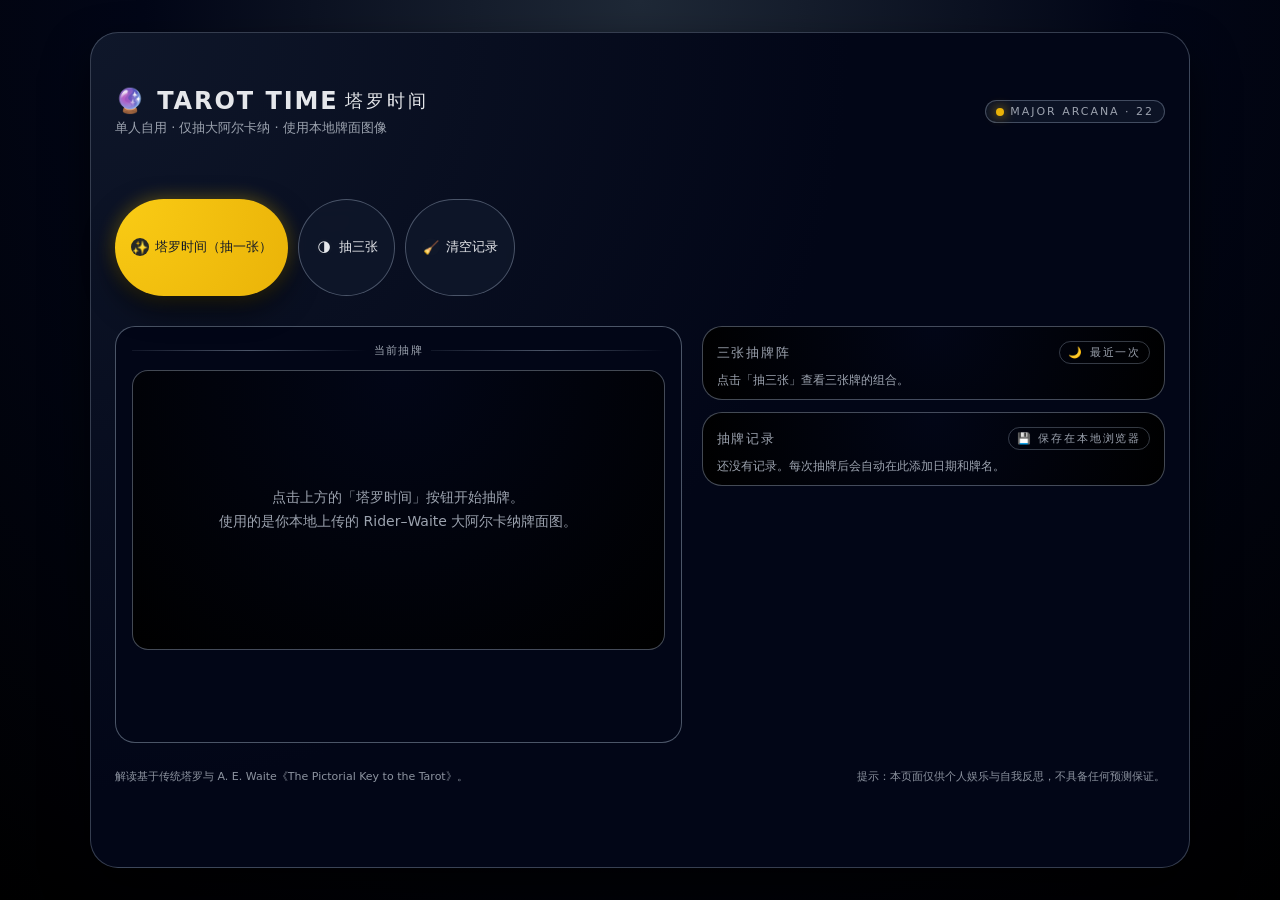
==== index.html @ da9296e5 "Create index.html" ====
<!DOCTYPE html>
<html lang="zh-CN">
<head>
  <meta charset="UTF-8" />
  <title>塔罗时间 · Tarot Time</title>
  <meta name="viewport" content="width=device-width, initial-scale=1" />
  <style>
    :root {
      color-scheme: dark;
      --bg: #020617;
      --bg-elevated: #020617;
      --card: #020617;
      --accent: #eab308;
      --accent-soft: rgba(234, 179, 8, 0.15);
      --border-subtle: rgba(148, 163, 184, 0.3);
      --text-main: #e5e7eb;
      --text-muted: #9ca3af;
      --shadow-soft: 0 22px 45px rgba(0, 0, 0, 0.65);
      --radius-xl: 20px;
    }

    * {
      box-sizing: border-box;
      margin: 0;
      padding: 0;
    }

    body {
      font-family: system-ui, -apple-system, BlinkMacSystemFont,
        "SF Pro SC", "PingFang SC", "Microsoft YaHei", sans-serif;
      background:
        radial-gradient(circle at top, #1f2937 0, #020617 45%, #000000 100%);
      color: var(--text-main);
      min-height: 100vh;
      display: flex;
      align-items: stretch;
      justify-content: center;
      padding: 32px 16px;
    }

    .app {
      max-width: 1100px;
      width: 100%;
      background: radial-gradient(circle at top left, #0f172a, #020617 55%);
      border-radius: 28px;
      border: 1px solid rgba(148, 163, 184, 0.35);
      box-shadow: var(--shadow-soft);
      padding: 24px;
      display: grid;
      grid-template-columns: minmax(0, 1.1fr) minmax(0, 0.9fr);
      gap: 20px;
    }

    @media (max-width: 840px) {
      body {
        padding: 16px;
      }
      .app {
        grid-template-columns: 1fr;
        border-radius: 20px;
        padding: 16px;
      }
    }

    .app-header {
      grid-column: 1 / -1;
      display: flex;
      align-items: center;
      justify-content: space-between;
      gap: 12px;
      margin-bottom: 8px;
    }

    .title-block h1 {
      font-size: 24px;
      font-weight: 700;
      letter-spacing: 0.08em;
      text-transform: uppercase;
      display: flex;
      align-items: center;
      gap: 6px;
    }

    .title-block h1 span.cn {
      font-size: 18px;
      font-weight: 500;
      letter-spacing: 0.18em;
    }

    .title-block p {
      font-size: 13px;
      color: var(--text-muted);
      margin-top: 4px;
    }

    .badge {
      padding: 4px 10px;
      border-radius: 999px;
      border: 1px solid rgba(148, 163, 184, 0.4);
      font-size: 11px;
      text-transform: uppercase;
      letter-spacing: 0.18em;
      color: var(--text-muted);
      display: inline-flex;
      align-items: center;
      gap: 6px;
      background: rgba(15, 23, 42, 0.8);
      backdrop-filter: blur(16px);
    }

    .badge-dot {
      width: 8px;
      height: 8px;
      border-radius: 999px;
      background: var(--accent);
      box-shadow: 0 0 12px rgba(234, 179, 8, 0.9);
    }

    .controls {
      grid-column: 1 / -1;
      margin: 4px 0 10px;
      display: flex;
      flex-wrap: wrap;
      gap: 10px;
    }

    button {
      border: none;
      cursor: pointer;
      font: inherit;
    }

    .btn {
      padding: 9px 16px;
      border-radius: 999px;
      border: 1px solid rgba(148, 163, 184, 0.45);
      background: rgba(15, 23, 42, 0.9);
      color: var(--text-main);
      font-size: 13px;
      display: inline-flex;
      align-items: center;
      gap: 6px;
      transition: all 0.18s ease-out;
      backdrop-filter: blur(10px);
    }

    .btn-primary {
      background: radial-gradient(circle at top left, #facc15, #eab308);
      color: #111827;
      border: none;
      box-shadow:
        0 12px 30px rgba(0, 0, 0, 0.75),
        0 0 18px rgba(250, 204, 21, 0.4);
    }

    .btn:hover {
      transform: translateY(-1px);
      box-shadow: 0 12px 24px rgba(15, 23, 42, 0.6);
    }

    .btn-primary:hover {
      filter: brightness(1.05);
      transform: translateY(-1px) translateZ(0);
    }

    .btn:active {
      transform: translateY(0);
      box-shadow: none;
    }

    .btn-icon {
      width: 18px;
      height: 18px;
      display: inline-flex;
      align-items: center;
      justify-content: center;
      border-radius: 999px;
      background: rgba(15, 23, 42, 0.9);
    }

    .main-card {
      background: radial-gradient(circle at top, #020617, #020617 70%);
      border-radius: var(--radius-xl);
      border: 1px solid rgba(148, 163, 184, 0.5);
      overflow: hidden;
      display: flex;
      flex-direction: column;
      padding: 16px;
      gap: 12px;
    }

    .card-image-wrapper {
      background: radial-gradient(circle at top, #020617, #000);
      border-radius: 16px;
      border: 1px solid rgba(148, 163, 184, 0.45);
      padding: 10px;
      display: flex;
      align-items: center;
      justify-content: center;
      min-height: 280px;
    }

    .card-image-wrapper img {
      max-height: 320px;
      width: auto;
      border-radius: 12px;
      box-shadow: 0 18px 36px rgba(0, 0, 0, 0.85);
    }

    .card-placeholder {
      font-size: 14px;
      color: var(--text-muted);
      text-align: center;
      line-height: 1.7;
    }

    .tagline {
      font-size: 11px;
      text-transform: uppercase;
      letter-spacing: 0.12em;
      color: var(--text-muted);
      display: flex;
      align-items: center;
      gap: 8px;
    }

    .tagline-line {
      height: 1px;
      flex: 1;
      background: linear-gradient(
        to right,
        rgba(148, 163, 184, 0.1),
        rgba(148, 163, 184, 0.5),
        rgba(148, 163, 184, 0)
      );
    }

    .card-info {
      padding: 4px 2px 0;
    }

    .card-title {
      display: flex;
      align-items: baseline;
      gap: 10px;
      margin-bottom: 4px;
    }

    .card-title-main {
      font-size: 20px;
      font-weight: 600;
    }

    .card-title-sub {
      font-size: 13px;
      color: var(--text-muted);
      text-transform: uppercase;
      letter-spacing: 0.12em;
    }

    .card-meta {
      font-size: 12px;
      color: var(--text-muted);
      margin-bottom: 6px;
    }

    .card-desc {
      font-size: 13px;
      line-height: 1.6;
      margin-bottom: 6px;
    }

    .card-meaning {
      font-size: 13px;
      line-height: 1.6;
      padding: 8px 10px;
      border-radius: 12px;
      background: linear-gradient(
        to right,
        rgba(234, 179, 8, 0.16),
        rgba(15, 23, 42, 0.9)
      );
      border: 1px solid rgba(234, 179, 8, 0.55);
    }

    .card-source {
      margin-top: 6px;
      font-size: 11px;
      color: var(--text-muted);
    }

    .side-panel {
      display: flex;
      flex-direction: column;
      gap: 12px;
    }

    .panel {
      background: radial-gradient(circle at top, #020617, #000);
      border-radius: var(--radius-xl);
      border: 1px solid rgba(148, 163, 184, 0.45);
      padding: 14px 14px 10px;
    }

    .panel h2 {
      font-size: 13px;
      font-weight: 500;
      letter-spacing: 0.14em;
      text-transform: uppercase;
      color: var(--text-muted);
      margin-bottom: 8px;
      display: flex;
      align-items: center;
      justify-content: space-between;
    }

    .pill {
      display: inline-flex;
      align-items: center;
      gap: 6px;
      padding: 3px 8px;
      border-radius: 999px;
      border: 1px solid rgba(148, 163, 184, 0.35);
      font-size: 11px;
      color: var(--text-muted);
    }

    .history-table {
      width: 100%;
      border-collapse: collapse;
      margin-top: 4px;
      font-size: 12px;
    }

    .history-table th,
    .history-table td {
      padding: 5px 4px;
      text-align: left;
      border-bottom: 1px solid rgba(31, 41, 55, 0.9);
    }

    .history-table th {
      font-size: 11px;
      color: var(--text-muted);
      font-weight: 500;
    }

    .history-table tbody tr:last-child td {
      border-bottom: none;
    }

    .history-table tbody tr:nth-child(even) {
      background: rgba(15, 23, 42, 0.75);
    }

    .history-empty {
      font-size: 12px;
      color: var(--text-muted);
      margin-top: 4px;
    }

    .spread {
      display: flex;
      gap: 10px;
      margin-top: 6px;
      overflow-x: auto;
      padding-bottom: 4px;
    }

    .spread-card {
      flex: 0 0 90px;
      text-align: center;
    }

    .spread-card img {
      width: 100%;
      border-radius: 10px;
      box-shadow: 0 10px 22px rgba(0, 0, 0, 0.85);
      margin-bottom: 4px;
    }

    .spread-card-title {
      font-size: 11px;
      line-height: 1.4;
      color: var(--text-muted);
    }

    .footer {
      grid-column: 1 / -1;
      margin-top: 6px;
      font-size: 11px;
      color: var(--text-muted);
      display: flex;
      justify-content: space-between;
      gap: 10px;
      opacity: 0.9;
    }

    .footer a {
      color: var(--accent);
      text-decoration: none;
    }

    .footer a:hover {
      text-decoration: underline;
    }
  </style>
</head>
<body>
  <div class="app">
    <header class="app-header">
      <div class="title-block">
        <h1>
          🔮 TAROT TIME
          <span class="cn">塔罗时间</span>
        </h1>
        <p>单人自用 · 仅抽大阿尔卡纳 · 使用本地牌面图像</p>
      </div>
      <div class="badge">
        <span class="badge-dot"></span>
        MAJOR ARCANA · 22
      </div>
    </header>

    <div class="controls">
      <button class="btn btn-primary" id="btn-one">
        <span class="btn-icon">✨</span>
        塔罗时间（抽一张）
      </button>

      <button class="btn" id="btn-three">
        <span class="btn-icon">🌗</span>
        抽三张
      </button>

      <button class="btn" id="btn-clear-history" title="仅清除本地浏览器的记录，不影响牌面">
        <span class="btn-icon">🧹</span>
        清空记录
      </button>
    </div>

    <!-- 左侧：当前牌 -->
    <section class="main-card">
      <div class="tagline">
        <span class="tagline-line"></span>
        当前抽牌
        <span class="tagline-line"></span>
      </div>

      <div class="card-image-wrapper" id="card-image-wrapper">
        <div class="card-placeholder">
          点击上方的「塔罗时间」按钮开始抽牌。<br />
          使用的是你本地上传的 Rider–Waite 大阿尔卡纳牌面图。
        </div>
      </div>

      <div class="card-info" id="card-info">
        <!-- 牌面信息将由脚本填充 -->
      </div>
    </section>

    <!-- 右侧：三张阵 & 抽牌历史 -->
    <aside class="side-panel">
      <section class="panel">
        <h2>
          三张抽牌阵
          <span class="pill"><span>🌙</span>最近一次</span>
        </h2>
        <div id="spread-container">
          <div class="history-empty">点击「抽三张」查看三张牌的组合。</div>
        </div>
      </section>

      <section class="panel">
        <h2>
          抽牌记录
          <span class="pill"><span>💾</span>保存在本地浏览器</span>
        </h2>
        <div id="history-container">
          <div class="history-empty">还没有记录。每次抽牌后会自动在此添加日期和牌名。</div>
        </div>
      </section>
    </aside>

    <footer class="footer">
      <div>解读基于传统塔罗与 A. E. Waite《The Pictorial Key to the Tarot》。</div>
      <div>提示：本页面仅供个人娱乐与自我反思，不具备任何预测保证。</div>
    </footer>
  </div>

  <script>
    // 你的 22 张大阿尔卡纳配置
    const TAROT_CARDS = [
      {
        id: 0,
        number: "0",
        roman: "0",
        en: "The Fool",
        cn: "愚者",
        file: "RWS_Tarot_00_Fool.jpg",
        desc:
          "一个年轻人站在悬崖边，仰望天空，脚边的小狗伴随左右，象征天真与新的旅程。",
        meaning: "勇敢迈出新的一步，保持开放，但也要留意脚下的路。",
      },
      {
        id: 1,
        number: "I",
        roman: "I",
        en: "The Magician",
        cn: "魔术师",
        file: "RWS_Tarot_01_Magician.jpg",
        desc:
          "魔术师一手指天、一手指地，桌上摆放四元素象征，代表意志与资源的统合。",
        meaning: "你已经拥有实现目标的条件，现在需要的是专注与行动。",
      },
      {
        id: 2,
        number: "II",
        en: "The High Priestess",
        cn: "女祭司",
        file: "RWS_Tarot_02_High_Priestess.jpg",
        desc:
          "女祭司端坐在两根黑白柱之间，怀抱经书，象征隐秘知识与直觉。",
        meaning: "多听听内心的声音，相信直觉，不必急于表态或行动。",
      },
      {
        id: 3,
        number: "III",
        en: "The Empress",
        cn: "皇后",
        file: "RWS_Tarot_03_Empress.jpg",
        desc:
          "皇后坐在繁茂的自然环境中，象征丰盛、母性与创造力。",
        meaning: "照顾好自己与他人，以温柔与包容带来丰盛与成长。",
      },
      {
        id: 4,
        number: "IV",
        en: "The Emperor",
        cn: "皇帝",
        file: "RWS_Tarot_04_Emperor.jpg",
        desc:
          "皇帝坐在石制王座上，背景是坚硬的山石，代表秩序、权威与结构。",
        meaning: "以理性与自律建立边界和秩序，掌握局面，而非被局面推着走。",
      },
      {
        id: 5,
        number: "V",
        en: "The Hierophant",
        cn: "教皇",
        file: "RWS_Tarot_05_Hierophant.jpg",
        desc:
          "教皇坐在神圣的座位上，两名信徒跪在脚下，代表传统、制度与教导。",
        meaning: "遵从内心认可的价值观，可以向可信赖的人或体系寻求指引。",
      },
      {
        id: 6,
        number: "VI",
        en: "The Lovers",
        cn: "恋人",
        file: "RWS_Tarot_06_Lovers.jpg",
        desc:
          "一对男女站在天使注视下，象征爱、选择与价值观的统一。",
        meaning: "面对重要抉择时，忠于自己的心，同时承担相应的责任。",
      },
      {
        id: 7,
        number: "VII",
        en: "The Chariot",
        cn: "战车",
        file: "RWS_Tarot_07_Chariot.jpg",
        desc:
          "战士站在战车上，由黑白两只斯芬克斯拉动，象征对立力量被意志驾驭。",
        meaning: "保持方向感与专注，以意志和自律穿过混乱与阻力。",
      },
      {
        id: 8,
        number: "VIII",
        en: "Strength",
        cn: "力量",
        file: "RWS_Tarot_08_Strength.jpg",
        desc:
          "女子轻柔地合上狮子的嘴，头顶无限符号，象征温柔而坚定的内在力量。",
        meaning: "真正的力量来自温和与耐心，而不是蛮力或控制。",
      },
      {
        id: 9,
        number: "IX",
        en: "The Hermit",
        cn: "隐者",
        file: "RWS_Tarot_09_Hermit.jpg",
        desc:
          "隐者独立站在山巅，高举灯笼，象征内在智慧与孤独中的探索。",
        meaning: "暂时抽离喧嚣，向内寻找答案，独处是你此刻的加油站。",
      },
      {
        id: 10,
        number: "X",
        en: "Wheel of Fortune",
        cn: "命运之轮",
        file: "RWS_Tarot_10_Wheel_of_Fortune.jpg",
        desc:
          "巨大的轮盘上刻有符号，周围有神秘生物，象征周期、转机与命运的流转。",
        meaning: "局势正在变化，顺势而为，比死守旧局更有利。",
      },
      {
        id: 11,
        number: "XI",
        en: "Justice",
        cn: "正义",
        file: "RWS_Tarot_11_Justice.jpg",
        desc:
          "正义坐在王座上，一手持剑，一手持天平，象征公平与真相。",
        meaning: "是时候面对因果与责任，以客观与理性做出决定。",
      },
      {
        id: 12,
        number: "XII",
        en: "The Hanged Man",
        cn: "倒吊人",
        file: "RWS_Tarot_12_Hanged_Man (1).jpg",
        desc:
          "男子倒挂在树上却面带光环，象征暂停、视角转换与自愿的牺牲。",
        meaning: "先按下暂停键，从另一个角度看问题，答案会随之改变。",
      },
      {
        id: 13,
        number: "XIII",
        en: "Death",
        cn: "死神",
        file: "RWS_Tarot_13_Death.jpg",
        desc:
          "骑着白马的骷髅挥舞旗帜，象征结束、转化与不可逆的改变。",
        meaning: "旧的阶段正在退场，给新开始腾出空间，不必恐惧。",
      },
      {
        id: 14,
        number: "XIV",
        en: "Temperance",
        cn: "节制",
        file: "RWS_Tarot_14_Temperance.jpg",
        desc:
          "天使在两杯之间缓缓倒水，一脚踏水一脚踏地，象征平衡与融合。",
        meaning: "在对立之间找到中道，用耐心与调和来推进事情。",
      },
      {
        id: 15,
        number: "XV",
        en: "The Devil",
        cn: "恶魔",
        file: "RWS_Tarot_15_Devil.jpg",
        desc:
          "恶魔立在台上，脚下的男女被锁链束缚，象征诱惑、上瘾与虚假的限制。",
        meaning: "看清是什么在绑住你，其实锁链比你想象的更松。",
      },
      {
        id: 16,
        number: "XVI",
        en: "The Tower",
        cn: "高塔",
        file: "RWS_Tarot_16_Tower.jpg",
        desc:
          "闪电击中高塔，人从塔中跌落，象征突如其来的打破与觉醒。",
        meaning: "不稳固的结构被拆解，是痛也可能是解脱，重建会更真实。",
      },
      {
        id: 17,
        number: "XVII",
        en: "The Star",
        cn: "星星",
        file: "RWS_Tarot_17_Star.jpg",
        desc:
          "女子在星空下将水倒入湖与大地，象征希望、疗愈与灵感。",
        meaning: "保持温柔的信念，相信自己正在慢慢走向更好的地方。",
      },
      {
        id: 18,
        number: "XVIII",
        en: "The Moon",
        cn: "月亮",
        file: "RWS_Tarot_18_Moon.jpg",
        desc:
          "满月照耀下，狗与狼对月长嚎，龙虾自水中爬出，象征潜意识与不安的幻象。",
        meaning: "不要被恐惧和猜测牵着走，信任直觉，同时保留分辨力。",
      },
      {
        id: 19,
        number: "XIX",
        en: "The Sun",
        cn: "太阳",
        file: "RWS_Tarot_19_Sun.jpg",
        desc:
          "赤裸的孩子骑在白马之上，阳光普照，向日葵盛放，象征喜悦、成功与生命力。",
        meaning: "这是一段适合展露自我与享受成果的时刻，坦诚会带来好运。",
      },
      {
        id: 20,
        number: "XX",
        en: "Judgement",
        cn: "审判",
        file: "RWS_Tarot_20_Judgement.jpg",
        desc:
          "天使吹响号角，人们从棺木中站起，象征觉醒、召唤与重生。",
        meaning: "听听命运在对你说什么，是时候回应内心真正的召唤了。",
      },
      {
        id: 21,
        number: "XXI",
        en: "The World",
        cn: "世界",
        file: "RWS_Tarot_21_World.jpg",
        desc:
          "人物在花环中起舞，四角各有象征符号，代表圆满、整合与旅程的完成。",
        meaning: "一个阶段走向圆满，你准备好带着经验开启下一圈旅程。",
      },
    ];

    const imageBasePath = "images/"; // 你的图片目录

    const oneBtn = document.getElementById("btn-one");
    const threeBtn = document.getElementById("btn-three");
    const clearBtn = document.getElementById("btn-clear-history");
    const imageWrapper = document.getElementById("card-image-wrapper");
    const cardInfo = document.getElementById("card-info");
    const spreadContainer = document.getElementById("spread-container");
    const historyContainer = document.getElementById("history-container");

    const HISTORY_KEY = "tarot-major-arcana-history";

    function formatDateTime(d = new Date()) {
      return d.toLocaleString("zh-CN", {
        year: "numeric",
        month: "2-digit",
        day: "2-digit",
        hour: "2-digit",
        minute: "2-digit",
        second: "2-digit",
        hour12: false,
      });
    }

    function saveHistory(history) {
      try {
        localStorage.setItem(HISTORY_KEY, JSON.stringify(history));
      } catch (e) {
        console.warn("无法保存到 localStorage：", e);
      }
    }

    function loadHistory() {
      try {
        const raw = localStorage.getItem(HISTORY_KEY);
        if (!raw) return [];
        const parsed = JSON.parse(raw);
        return Array.isArray(parsed) ? parsed : [];
      } catch (e) {
        console.warn("无法从 localStorage 读取历史：", e);
        return [];
      }
    }

    function appendToHistory(cards) {
      const history = loadHistory();
      const now = formatDateTime();
      const newEntries = cards.map((card) => ({
        time: now,
        cn: card.cn,
        en: card.en,
      }));
      const updated = history.concat(newEntries);
      saveHistory(updated);
      renderHistory(updated);
    }

    function renderHistory(history) {
      if (!history || history.length === 0) {
        historyContainer.innerHTML =
          '<div class="history-empty">还没有记录。每次抽牌后会自动在此添加日期和牌名。</div>';
        return;
      }

      const rows = history
        .slice()
        .reverse()
        .map(
          (entry) => `
        <tr>
          <td>${entry.time}</td>
          <td>${entry.cn} (${entry.en})</td>
        </tr>`
        )
        .join("");

      historyContainer.innerHTML = `
        <table class="history-table">
          <thead>
            <tr>
              <th style="width: 58%;">日期</th>
              <th>牌名</th>
            </tr>
          </thead>
          <tbody>${rows}</tbody>
        </table>
      `;
    }

    function renderSingleCard(card) {
      imageWrapper.innerHTML = `
        <img src="${imageBasePath + card.file}" alt="${card.en}" loading="lazy" />
      `;

      cardInfo.innerHTML = `
        <div class="card-title">
          <div class="card-title-main">${card.cn}</div>
          <div class="card-title-sub">${card.number} · ${card.en}</div>
        </div>
        <div class="card-meta">大阿尔卡纳 · 编号 ${card.id} · 单张抽牌</div>
        <div class="card-desc">${card.desc}</div>
        <div class="card-meaning">💬 ${card.meaning}</div>
        <div class="card-source">参考：A. E. Waite，《The Pictorial Key to the Tarot》及传统塔罗解读。</div>
      `;
    }

    function renderSpread(cards) {
      if (!cards || cards.length === 0) {
        spreadContainer.innerHTML =
          '<div class="history-empty">点击「抽三张」查看三张牌的组合。</div>';
        return;
      }

      const labels = ["过去", "现在", "未来"];

      const items = cards
        .map(
          (card, idx) => `
        <div class="spread-card">
          <img src="${imageBasePath + card.file}" alt="${card.en}" loading="lazy" />
          <div class="spread-card-title">
            <div>${labels[idx] ?? ""}</div>
            <div>${card.cn}</div>
          </div>
        </div>
      `
        )
        .join("");

      spreadContainer.innerHTML = `
        <div class="spread">
          ${items}
        </div>
      `;
    }

    function drawOne() {
      const card = TAROT_CARDS[Math.floor(Math.random() * TAROT_CARDS.length)];
      renderSingleCard(card);
      appendToHistory([card]);
    }

    function drawThree() {
      const shuffled = [...TAROT_CARDS].sort(() => Math.random() - 0.5);
      const cards = shuffled.slice(0, 3);
      // 显示在左侧主区域第一张（当前焦点）
      renderSingleCard(cards[1] || cards[0]);
      renderSpread(cards);
      appendToHistory(cards);
    }

    function clearHistory() {
      if (!confirm("确定要清空本地抽牌记录吗？此操作只影响浏览器本地数据。")) return;
      saveHistory([]);
      renderHistory([]);
    }

    oneBtn.addEventListener("click", drawOne);
    threeBtn.addEventListener("click", drawThree);
    clearBtn.addEventListener("click", clearHistory);

    // 初始化历史
    renderHistory(loadHistory());
  </script>
</body>
</html>
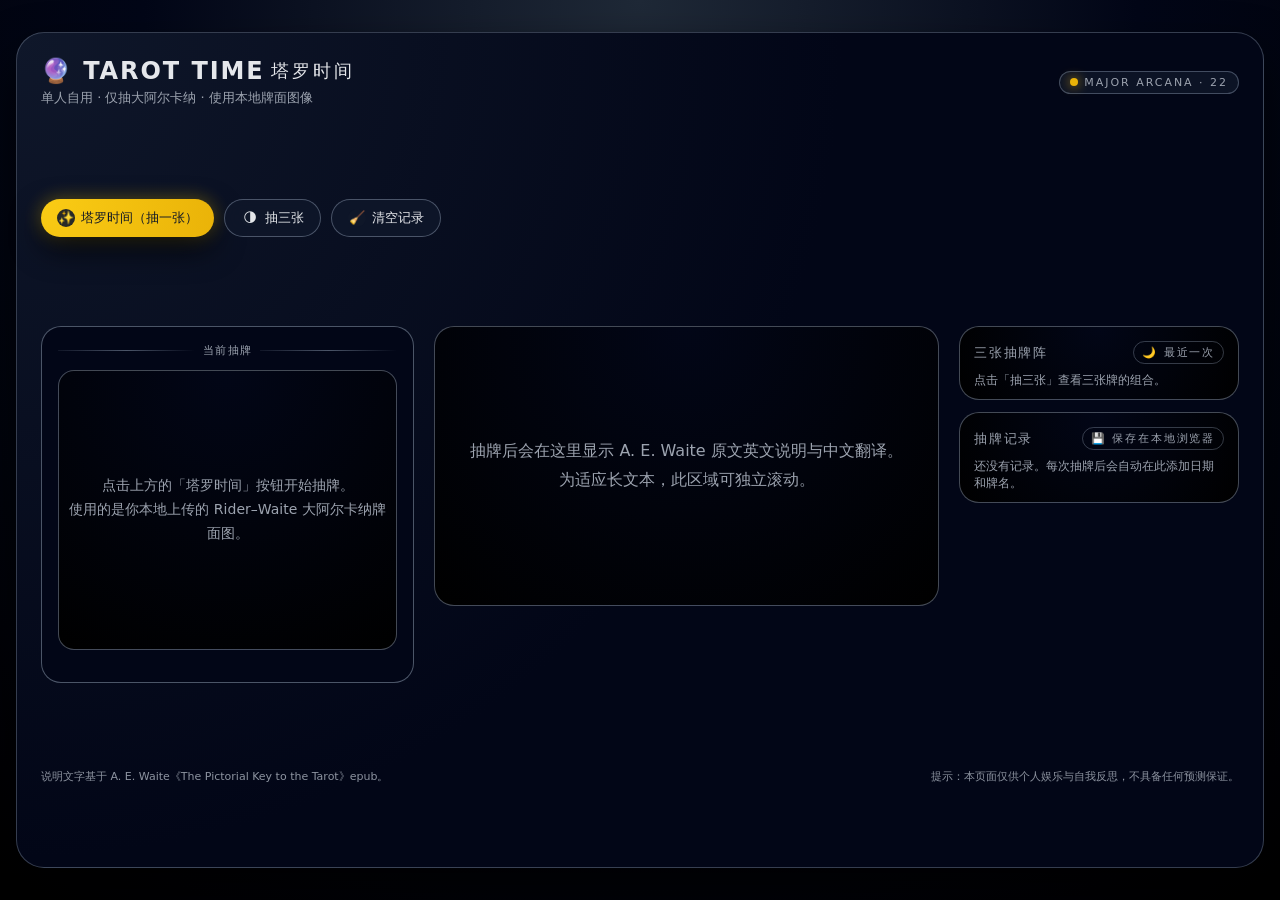
==== commit 1f64ffc4: "Update index.html" ====
--- a/index.html
+++ b/index.html
@@ -404,10 +404,115 @@
     .footer a:hover {
       text-decoration: underline;
     }
+
+
+    .app.expanded-reading {
+      max-width: 1360px;
+      grid-template-columns: minmax(300px, 0.85fr) minmax(420px, 1.15fr) minmax(280px, 0.55fr);
+      align-items: start;
+    }
+
+    .reading-panel {
+      background: radial-gradient(circle at top, #020617, #000);
+      border-radius: var(--radius-xl);
+      border: 1px solid rgba(148, 163, 184, 0.45);
+      padding: 16px;
+      max-height: min(78vh, 860px);
+      overflow: auto;
+      scrollbar-width: thin;
+      scrollbar-color: rgba(234, 179, 8, 0.65) rgba(15, 23, 42, 0.9);
+    }
+
+    .reading-panel.empty {
+      display: flex;
+      align-items: center;
+      justify-content: center;
+      min-height: 280px;
+      color: var(--text-muted);
+      text-align: center;
+      line-height: 1.8;
+    }
+
+    .reading-panel h2 {
+      font-size: 14px;
+      letter-spacing: 0.16em;
+      text-transform: uppercase;
+      color: var(--text-muted);
+      margin-bottom: 12px;
+    }
+
+    .reading-block {
+      padding: 12px;
+      border-radius: 16px;
+      background: rgba(15, 23, 42, 0.72);
+      border: 1px solid rgba(148, 163, 184, 0.26);
+      margin-bottom: 12px;
+    }
+
+    .reading-block h3 {
+      font-size: 13px;
+      letter-spacing: 0.12em;
+      text-transform: uppercase;
+      color: var(--accent);
+      margin-bottom: 8px;
+    }
+
+    .reading-text {
+      font-size: 13px;
+      line-height: 1.72;
+      color: var(--text-main);
+      white-space: pre-line;
+    }
+
+    .reading-text.cn {
+      color: #d1d5db;
+      margin-top: 8px;
+      padding-top: 8px;
+      border-top: 1px dashed rgba(148, 163, 184, 0.28);
+    }
+
+    .lang-label {
+      display: inline-flex;
+      align-items: center;
+      gap: 6px;
+      font-size: 11px;
+      letter-spacing: 0.12em;
+      text-transform: uppercase;
+      color: var(--text-muted);
+      margin-bottom: 4px;
+    }
+
+    .card-meaning {
+      margin-top: 10px;
+    }
+
+    @media (max-width: 1120px) {
+      .app.expanded-reading {
+        grid-template-columns: minmax(0, 1fr) minmax(0, 1fr);
+      }
+      .side-panel {
+        grid-column: 1 / -1;
+        display: grid;
+        grid-template-columns: repeat(2, minmax(0, 1fr));
+      }
+    }
+
+    @media (max-width: 840px) {
+      .app.expanded-reading {
+        grid-template-columns: 1fr;
+      }
+      .reading-panel {
+        max-height: none;
+      }
+      .side-panel {
+        display: flex;
+      }
+    }
+
   </style>
 </head>
 <body>
-  <div class="app">
+  <div class="app expanded-reading">
     <header class="app-header">
       <div class="title-block">
         <h1>
@@ -459,6 +564,16 @@
       </div>
     </section>
 
+
+
+    <!-- 中间：Waite 原文与中文翻译 -->
+    <section class="reading-panel empty" id="reading-panel">
+      <div>
+        抽牌后会在这里显示 A. E. Waite 原文英文说明与中文翻译。<br />
+        为适应长文本，此区域可独立滚动。
+      </div>
+    </section>
+
     <!-- 右侧：三张阵 & 抽牌历史 -->
     <aside class="side-panel">
       <section class="panel">
@@ -483,237 +598,280 @@
     </aside>
 
     <footer class="footer">
-      <div>解读基于传统塔罗与 A. E. Waite《The Pictorial Key to the Tarot》。</div>
+      <div>说明文字基于 A. E. Waite《The Pictorial Key to the Tarot》epub。</div>
       <div>提示：本页面仅供个人娱乐与自我反思，不具备任何预测保证。</div>
     </footer>
   </div>
 
   <script>
     // 你的 22 张大阿尔卡纳配置
+    // 22 张大阿尔卡纳配置：说明文字取自 A. E. Waite《The Pictorial Key to the Tarot》epub，并附中文翻译
     const TAROT_CARDS = [
       {
-        id: 0,
-        number: "0",
-        roman: "0",
-        en: "The Fool",
-        cn: "愚者",
-        file: "RWS_Tarot_00_Fool.jpg",
-        desc:
-          "一个年轻人站在悬崖边，仰望天空，脚边的小狗伴随左右，象征天真与新的旅程。",
-        meaning: "勇敢迈出新的一步，保持开放，但也要留意脚下的路。",
-      },
-      {
-        id: 1,
-        number: "I",
-        roman: "I",
-        en: "The Magician",
-        cn: "魔术师",
-        file: "RWS_Tarot_01_Magician.jpg",
-        desc:
-          "魔术师一手指天、一手指地，桌上摆放四元素象征，代表意志与资源的统合。",
-        meaning: "你已经拥有实现目标的条件，现在需要的是专注与行动。",
-      },
-      {
-        id: 2,
-        number: "II",
-        en: "The High Priestess",
-        cn: "女祭司",
-        file: "RWS_Tarot_02_High_Priestess.jpg",
-        desc:
-          "女祭司端坐在两根黑白柱之间，怀抱经书，象征隐秘知识与直觉。",
-        meaning: "多听听内心的声音，相信直觉，不必急于表态或行动。",
-      },
-      {
-        id: 3,
-        number: "III",
-        en: "The Empress",
-        cn: "皇后",
-        file: "RWS_Tarot_03_Empress.jpg",
-        desc:
-          "皇后坐在繁茂的自然环境中，象征丰盛、母性与创造力。",
-        meaning: "照顾好自己与他人，以温柔与包容带来丰盛与成长。",
-      },
-      {
-        id: 4,
-        number: "IV",
-        en: "The Emperor",
-        cn: "皇帝",
-        file: "RWS_Tarot_04_Emperor.jpg",
-        desc:
-          "皇帝坐在石制王座上，背景是坚硬的山石，代表秩序、权威与结构。",
-        meaning: "以理性与自律建立边界和秩序，掌握局面，而非被局面推着走。",
-      },
-      {
-        id: 5,
-        number: "V",
-        en: "The Hierophant",
-        cn: "教皇",
-        file: "RWS_Tarot_05_Hierophant.jpg",
-        desc:
-          "教皇坐在神圣的座位上，两名信徒跪在脚下，代表传统、制度与教导。",
-        meaning: "遵从内心认可的价值观，可以向可信赖的人或体系寻求指引。",
-      },
-      {
-        id: 6,
-        number: "VI",
-        en: "The Lovers",
-        cn: "恋人",
-        file: "RWS_Tarot_06_Lovers.jpg",
-        desc:
-          "一对男女站在天使注视下，象征爱、选择与价值观的统一。",
-        meaning: "面对重要抉择时，忠于自己的心，同时承担相应的责任。",
-      },
-      {
-        id: 7,
-        number: "VII",
-        en: "The Chariot",
-        cn: "战车",
-        file: "RWS_Tarot_07_Chariot.jpg",
-        desc:
-          "战士站在战车上，由黑白两只斯芬克斯拉动，象征对立力量被意志驾驭。",
-        meaning: "保持方向感与专注，以意志和自律穿过混乱与阻力。",
-      },
-      {
-        id: 8,
-        number: "VIII",
-        en: "Strength",
-        cn: "力量",
-        file: "RWS_Tarot_08_Strength.jpg",
-        desc:
-          "女子轻柔地合上狮子的嘴，头顶无限符号，象征温柔而坚定的内在力量。",
-        meaning: "真正的力量来自温和与耐心，而不是蛮力或控制。",
-      },
-      {
-        id: 9,
-        number: "IX",
-        en: "The Hermit",
-        cn: "隐者",
-        file: "RWS_Tarot_09_Hermit.jpg",
-        desc:
-          "隐者独立站在山巅，高举灯笼，象征内在智慧与孤独中的探索。",
-        meaning: "暂时抽离喧嚣，向内寻找答案，独处是你此刻的加油站。",
-      },
-      {
-        id: 10,
-        number: "X",
-        en: "Wheel of Fortune",
-        cn: "命运之轮",
-        file: "RWS_Tarot_10_Wheel_of_Fortune.jpg",
-        desc:
-          "巨大的轮盘上刻有符号，周围有神秘生物，象征周期、转机与命运的流转。",
-        meaning: "局势正在变化，顺势而为，比死守旧局更有利。",
-      },
-      {
-        id: 11,
-        number: "XI",
-        en: "Justice",
-        cn: "正义",
-        file: "RWS_Tarot_11_Justice.jpg",
-        desc:
-          "正义坐在王座上，一手持剑，一手持天平，象征公平与真相。",
-        meaning: "是时候面对因果与责任，以客观与理性做出决定。",
-      },
-      {
-        id: 12,
-        number: "XII",
-        en: "The Hanged Man",
-        cn: "倒吊人",
-        file: "RWS_Tarot_12_Hanged_Man (1).jpg",
-        desc:
-          "男子倒挂在树上却面带光环，象征暂停、视角转换与自愿的牺牲。",
-        meaning: "先按下暂停键，从另一个角度看问题，答案会随之改变。",
-      },
-      {
-        id: 13,
-        number: "XIII",
-        en: "Death",
-        cn: "死神",
-        file: "RWS_Tarot_13_Death.jpg",
-        desc:
-          "骑着白马的骷髅挥舞旗帜，象征结束、转化与不可逆的改变。",
-        meaning: "旧的阶段正在退场，给新开始腾出空间，不必恐惧。",
-      },
-      {
-        id: 14,
-        number: "XIV",
-        en: "Temperance",
-        cn: "节制",
-        file: "RWS_Tarot_14_Temperance.jpg",
-        desc:
-          "天使在两杯之间缓缓倒水，一脚踏水一脚踏地，象征平衡与融合。",
-        meaning: "在对立之间找到中道，用耐心与调和来推进事情。",
-      },
-      {
-        id: 15,
-        number: "XV",
-        en: "The Devil",
-        cn: "恶魔",
-        file: "RWS_Tarot_15_Devil.jpg",
-        desc:
-          "恶魔立在台上，脚下的男女被锁链束缚，象征诱惑、上瘾与虚假的限制。",
-        meaning: "看清是什么在绑住你，其实锁链比你想象的更松。",
-      },
-      {
-        id: 16,
-        number: "XVI",
-        en: "The Tower",
-        cn: "高塔",
-        file: "RWS_Tarot_16_Tower.jpg",
-        desc:
-          "闪电击中高塔，人从塔中跌落，象征突如其来的打破与觉醒。",
-        meaning: "不稳固的结构被拆解，是痛也可能是解脱，重建会更真实。",
-      },
-      {
-        id: 17,
-        number: "XVII",
-        en: "The Star",
-        cn: "星星",
-        file: "RWS_Tarot_17_Star.jpg",
-        desc:
-          "女子在星空下将水倒入湖与大地，象征希望、疗愈与灵感。",
-        meaning: "保持温柔的信念，相信自己正在慢慢走向更好的地方。",
-      },
-      {
-        id: 18,
-        number: "XVIII",
-        en: "The Moon",
-        cn: "月亮",
-        file: "RWS_Tarot_18_Moon.jpg",
-        desc:
-          "满月照耀下，狗与狼对月长嚎，龙虾自水中爬出，象征潜意识与不安的幻象。",
-        meaning: "不要被恐惧和猜测牵着走，信任直觉，同时保留分辨力。",
-      },
-      {
-        id: 19,
-        number: "XIX",
-        en: "The Sun",
-        cn: "太阳",
-        file: "RWS_Tarot_19_Sun.jpg",
-        desc:
-          "赤裸的孩子骑在白马之上，阳光普照，向日葵盛放，象征喜悦、成功与生命力。",
-        meaning: "这是一段适合展露自我与享受成果的时刻，坦诚会带来好运。",
-      },
-      {
-        id: 20,
-        number: "XX",
-        en: "Judgement",
-        cn: "审判",
-        file: "RWS_Tarot_20_Judgement.jpg",
-        desc:
-          "天使吹响号角，人们从棺木中站起，象征觉醒、召唤与重生。",
-        meaning: "听听命运在对你说什么，是时候回应内心真正的召唤了。",
-      },
-      {
-        id: 21,
-        number: "XXI",
-        en: "The World",
-        cn: "世界",
-        file: "RWS_Tarot_21_World.jpg",
-        desc:
-          "人物在花环中起舞，四角各有象征符号，代表圆满、整合与旅程的完成。",
-        meaning: "一个阶段走向圆满，你准备好带着经验开启下一圈旅程。",
-      },
-    ];
+            "id": 0,
+            "number": "0",
+            "roman": "0",
+            "en": "The Fool",
+            "cn": "愚者",
+            "file": "RWS_Tarot_00_Fool.jpg",
+            "waiteDescEn": "With light step, as if earth and its trammels had little power to restrain him, a young man in gorgeous vestments pauses at the brink of a precipice among the great heights of the world; he surveys the blue distance before him-its expanse of sky rather than the prospect below. His act of eager walking is still indicated, though he is stationary at the given moment; his dog is still bounding. The edge which opens on the depth has no terror; it is as if angels were waiting to uphold him, if it came about that he leaped from the height. His countenance is full of intelligence and expectant dream. He has a rose in one hand and in the other a costly wand, from which depends over his right shoulder a wallet curiously embroidered. He is a prince of the other world on his travels through this one-all amidst the morning glory, in the keen air. The sun, which shines behind him, knows whence he came, whither he is going, and how he will return by another path after many days. He is the spirit in search of experience. Many symbols of the Instituted Mysteries are summarized in this card, which reverses, under high warrants, all the confusions that have preceded it.",
+            "waiteDescCn": "他步履轻盈，仿佛尘世束缚难以限制他；身着华服的年轻人停在世界高处的悬崖边，望向蓝色远方。他的狗仍在跳跃，深渊边缘并不令他恐惧；他像来自另一世界的王子，在此世旅行，是寻找经验的精神。",
+            "waiteMeaningEn": "Folly, mania, extravagance, intoxication, delirium, frenzy, bewrayment. Reversed : Negligence, absence, distribution, carelessness, apathy, nullity, vanity.",
+            "waiteMeaningCn": "愚行、狂热、奢纵、醉态、谵妄、狂乱、泄露。逆位：疏忽、缺席、分散、粗心、冷漠、空无、虚荣。"
+      },
+      {
+            "id": 1,
+            "number": "I",
+            "roman": "I",
+            "en": "The Magician",
+            "cn": "魔术师",
+            "file": "RWS_Tarot_01_Magician.jpg",
+            "waiteDescEn": "A youthful figure in the robe of a magician, having the countenance of divine Apollo, with smile of confidence and shining eyes. Above his head is the mysterious sign of the Holy Spirit, the sign of life, like an endless cord, forming the figure 8 in a horizontal position {infinity symbol}. About his waist is a serpent-cincture, the serpent appearing to devour its own tail. This is familiar to most as a conventional symbol of eternity, but here it indicates more especially the eternity of attainment in the spirit. In the Magician's right hand is a wand raised towards heaven, while the left hand is pointing to the earth. This dual sign is known in very high grades of the Instituted Mysteries; it shews the descent of grace, virtue and light, drawn from things above and derived to things below. The suggestion throughout is therefore the possession and communication of the Powers and Gifts of the Spirit. On the table in front of the Magician are the symbols of the four Tarot suits, signifying the elements of natural life, which lie like counters before the adept, and he adapts them as he wills. Beneath are roses and lilies, the flos campi and lilium convallium , changed into garden flowers, to shew the culture of aspiration. This card signifies the divine motive in man, reflecting God, the will in the liberation of its union with that which is above. It is also the unity of individual being on all planes, and in a very high sense it is thought, in the fixation thereof. With further reference to what I have called the sign of life and its connexion with the number 8, it may be remembered that Christian Gnosticism speaks of rebirth in Christ as a change \"unto the Ogdoad.\" The mystic number is termed Jerusalem above, the Land flowing with Milk and Honey, the Holy Spirit and the Land of the Lord. According to Martinism, 8 is the number of Christ.",
+            "waiteDescCn": "年轻的魔术师面带阿波罗般的神情、自信微笑和明亮双眼；头上有生命与圣灵的无限符号，腰间蛇形腰带象征永恒。他右手举杖指天，左手指地，桌上四花色象征自然生命的元素，任由行家运用。",
+            "waiteMeaningEn": "Skill, diplomacy, address, subtlety; sickness, pain, loss, disaster, snares of enemies; self-confidence, will; the Querent, if male. Reversed : Physician, Magus, mental disease, disgrace, disquiet.",
+            "waiteMeaningCn": "技能、外交手腕、机敏与精微；也可指疾病、痛苦、损失、灾祸、敌人的圈套；自信、意志；若问卜者为男性，也可代表问卜者本人。逆位：医师、贤者、精神疾患、耻辱、不安。"
+      },
+      {
+            "id": 2,
+            "number": "II",
+            "roman": "II",
+            "en": "The High Priestess",
+            "cn": "女祭司",
+            "file": "RWS_Tarot_02_High_Priestess.jpg",
+            "waiteDescEn": "She has the lunar crescent at her feet, a horned diadem on her head, with a globe in the middle place, and a large solar cross on her breast. The scroll in her hands is inscribed with the word Tora , signifying the Greater Law, the Secret Law and the second sense of the Word. It is partly covered by her mantle, to shew that some things are implied and some spoken. She is seated between the white and black pillars--J. and B.--of the mystic Temple, and the veil of the Temple is behind her: it is embroidered with palms and pomegranates. The vestments are flowing and gauzy, and the mantle suggests light--a shimmering radiance. She has been called occult Science on the threshold of the Sanctuary of Isis, but she is really the Secret Church, the House which is of God and man.",
+            "waiteDescCn": "她脚下有月牙，头戴有球体的角状冠冕，胸前有太阳十字；手中卷轴写着 Tora，象征更高与隐秘的律法。她坐在黑白双柱之间，身后圣殿帷幕绣有棕榈与石榴，衣袍流动而轻透，披风像闪烁的光。",
+            "waiteMeaningEn": "Secrets, mystery, the future as yet unrevealed; the woman who interests the Querent, if male; the Querent herself, if female; silence, tenacity; mystery, wisdom, science. Reversed : Passion, moral or physical ardour, conceit, surface knowledge.",
+            "waiteMeaningCn": "秘密、神秘、尚未揭示的未来；若问卜者为男性，指其所关心的女性；若为女性，指问卜者本人；沉默、坚韧；神秘、智慧、学问。逆位：热情、道德或肉体上的炽热、虚荣、表层知识。"
+      },
+      {
+            "id": 3,
+            "number": "III",
+            "roman": "III",
+            "en": "The Empress",
+            "cn": "皇后",
+            "file": "RWS_Tarot_03_Empress.jpg",
+            "waiteDescEn": "A stately figure, seated, having rich vestments and royal aspect, as of a daughter of heaven and earth. Her diadem is of twelve stars, gathered in a cluster. The symbol of Venus is on the shield which rests near her. A field of corn is ripening in front of her, and beyond there is a fall of water.",
+            "waiteDescCn": "她是庄严的坐姿人物，衣饰华贵、气质如天地之女；冠冕由十二颗星聚成。维纳斯符号在她身旁的盾上，前方麦田成熟，远处有瀑布。",
+            "waiteMeaningEn": "Fruitfulness, action, initiative, length of days; the unknown, clandestine; also difficulty, doubt, ignorance. Reversed : Light, truth, the unravelling of involved matters, public rejoicings; according to another reading, vacillation.",
+            "waiteMeaningCn": "丰饶、行动、主动、长寿；未知与隐秘；也指困难、疑虑、无知。逆位：光明、真相、复杂事情的解开、公众的欢庆；另一种读法为犹豫不决。"
+      },
+      {
+            "id": 4,
+            "number": "IV",
+            "roman": "IV",
+            "en": "The Emperor",
+            "cn": "皇帝",
+            "file": "RWS_Tarot_04_Emperor.jpg",
+            "waiteDescEn": "He has a form of the Crux ansata for his sceptre and a globe in his left hand. He is a crowned monarch--commanding, stately, seated on a throne, the arms of which axe fronted by rams' heads.",
+            "waiteDescCn": "他以生命十字形权杖和左手中的地球为标志，是一位加冕的君主，威严而端坐王座，王座扶手前饰有公羊头。",
+            "waiteMeaningEn": "Stability, power, protection, realization; a great person; aid, reason, conviction; also authority and will. Reversed : Benevolence, compassion, credit; also confusion to enemies, obstruction, immaturity.",
+            "waiteMeaningCn": "稳定、力量、保护、实现；重要人物；援助、理性、信念；也指权威与意志。逆位：仁慈、同情、信用；也可指敌人的混乱、阻碍、未成熟。"
+      },
+      {
+            "id": 5,
+            "number": "V",
+            "roman": "V",
+            "en": "The Hierophant",
+            "cn": "教皇",
+            "file": "RWS_Tarot_05_Hierophant.jpg",
+            "waiteDescEn": "He wears the triple crown and is seated between two pillars, but they are not those of the Temple which is guarded by the High Priestess. In his left hand he holds a sceptre terminating in the triple cross, and with his right hand he gives the well-known ecclesiastical sign which is called that of esotericism, distinguishing between the manifest and concealed part of doctrine. It is noticeable in this connexion that the High Priestess makes no sign. At his feet are the crossed keys, and two priestly ministers in albs kneel before him. He has been usually called the Pope, which is a particular application of the more general office that he symbolizes. He is the ruling power of external religion, as the High Priestess is the prevailing genius of the esoteric, withdrawn power.",
+            "waiteDescCn": "他戴三重冠，坐在两根柱子之间；左手持三重十字权杖，右手作出教会的手势，区分教义中显明与隐藏的部分。脚下有交叉钥匙，两名祭司侍者跪在他前方。",
+            "waiteMeaningEn": "Marriage, alliance, captivity, servitude; by another account, mercy and goodness; inspiration; the man to whom the Querent has recourse. Reversed : Society, good understanding, concord, overkindness, weakness.",
+            "waiteMeaningCn": "婚姻、联盟、囚禁、服从；另一说为仁慈与善意；灵感；问卜者求助的人。逆位：社交、良好理解、和谐、过度好心、软弱。"
+      },
+      {
+            "id": 6,
+            "number": "VI",
+            "roman": "VI",
+            "en": "The Lovers",
+            "cn": "恋人",
+            "file": "RWS_Tarot_06_Lovers.jpg",
+            "waiteDescEn": "The sun shines in the zenith, and beneath is a great winged figure with arms extended, pouring down influences. In the foreground are two human figures, male and female, unveiled before each other, as if Adam and Eve when they first occupied the paradise of the earthly body. Behind the man is the Tree of Life, bearing twelve fruits, and the Tree of the Knowledge of Good and Evil is behind the woman; the serpent is twining round it. The figures suggest youth, virginity, innocence and love before it is contaminated by gross material desire. This is in all simplicity the card of human love, here exhibited as part of the way, the truth and the life. It replaces, by recourse to first principles, the old card of marriage, which I have described previously, and the later follies which depicted man between vice and virtue. In a very high sense, the card is a mystery of the Covenant and Sabbath.",
+            "waiteDescCn": "太阳在天顶照耀，巨大的有翼形象伸展双臂，向下倾注影响。前景中男女彼此坦露，如亚当与夏娃初入身体的天堂；生命之树在男子身后，善恶知识树与蛇在女子身后。",
+            "waiteMeaningEn": "Attraction, love, beauty, trials overcome. Reversed : Failure, foolish designs. Another account speaks of marriage frustrated and contrarieties of all kinds.",
+            "waiteMeaningCn": "吸引、爱情、美、克服考验。逆位：失败、愚蠢的计划。另一说为婚姻受阻以及各种相反情形。"
+      },
+      {
+            "id": 7,
+            "number": "VII",
+            "roman": "VII",
+            "en": "The Chariot",
+            "cn": "战车",
+            "file": "RWS_Tarot_07_Chariot.jpg",
+            "waiteDescEn": "An erect and princely figure carrying a drawn sword and corresponding, broadly speaking, to the traditional description which I have given in the first part. On the shoulders of the victorious hero are supposed to be the Urim and Thummim . He has led captivity captive; he is conquest on all planes--in the mind, in science, in progress, in certain trials of initiation. He has thus replied to the sphinx, and it is on this account that I have accepted the variation of Éliphas Lévi; two sphinxes thus draw his chariot. He is above all things triumph in the mind.",
+            "waiteDescCn": "一位挺立的王者形象持出鞘之剑，肩上象征乌陵与土明。他已俘获囚禁本身，是各层面的胜利：心智、学问、进步与某些启蒙试炼；两只斯芬克斯牵引他的战车。",
+            "waiteMeaningEn": "Succour, providence also war, triumph, presumption, vengeance, trouble. Reversed : Riot, quarrel, dispute, litigation, defeat.",
+            "waiteMeaningCn": "援助、天佑；也指战争、胜利、自负、复仇、麻烦。逆位：骚乱、争吵、争端、诉讼、失败。"
+      },
+      {
+            "id": 8,
+            "number": "VIII",
+            "roman": "VIII",
+            "en": "Strength",
+            "cn": "力量",
+            "file": "RWS_Tarot_08_Strength.jpg",
+            "waiteDescEn": "A woman, over whose head there broods the same symbol of life which we have seen in the card of the Magician, is closing the jaws of a lion. The only point in which this design differs from the conventional presentations is that her beneficent fortitude has already subdued the lion, which is being led by a chain of flowers. For reasons which satisfy myself, this card has been interchanged with that of justice, which is usually numbered eight. As the variation carries nothing with it which will signify to the reader, there is no cause for explanation. Fortitude, in one of its most exalted aspects, is connected with the Divine Mystery of Union; the virtue, of course, operates in all planes, and hence draws on all in its symbolism. It connects also with innocentia inviolata , and with the strength which resides in contemplation.",
+            "waiteDescCn": "一名女子合上狮子的口，头顶有与魔术师相同的生命符号。她仁慈的坚忍已经驯服狮子，狮子被花链牵引；这张牌象征最崇高意义上的力量。",
+            "waiteMeaningEn": "Power, energy, action, courage, magnanimity; also complete success and honours. Reversed : Despotism, abuse if power, weakness, discord, sometimes even disgrace.",
+            "waiteMeaningCn": "力量、能量、行动、勇气、宽宏；也指完全的成功与荣誉。逆位：专横、滥用力量、软弱、不和，有时甚至为耻辱。"
+      },
+      {
+            "id": 9,
+            "number": "IX",
+            "roman": "IX",
+            "en": "The Hermit",
+            "cn": "隐者",
+            "file": "RWS_Tarot_09_Hermit.jpg",
+            "waiteDescEn": "The variation from the conventional models in this card is only that the lamp is not enveloped partially in the mantle of its bearer, who blends the idea of the Ancient of Days with the Light of the World It is a star which shines in the lantern. I have said that this is a card of attainment, and to extend this conception the figure is seen holding up his beacon on an eminence. Therefore the Hermit is not, as Court de Gebelin explained, a wise man in search of truth and justice; nor is he, as a later explanation proposes, an especial example of experience. His beacon intimates that",
+            "waiteDescCn": "这张牌与传统图式的差别在于灯并未被持灯者斗篷遮住；他融合了“亘古者”与“世界之光”的意象，灯中有星。他站在高处举起灯塔，因此隐者不是单纯寻求真理的人，而是成就与照明的象征。",
+            "waiteMeaningEn": "Prudence, circumspection; also and especially treason, dissimulation, roguery, corruption. Reversed : Concealment, disguise, policy, fear, unreasoned caution.",
+            "waiteMeaningCn": "谨慎、慎重；也尤其指背叛、伪装、恶作剧、腐败。逆位：隐藏、伪装、策略、恐惧、无理由的谨慎。"
+      },
+      {
+            "id": 10,
+            "number": "X",
+            "roman": "X",
+            "en": "Wheel of Fortune",
+            "cn": "命运之轮",
+            "file": "RWS_Tarot_10_Wheel_of_Fortune.jpg",
+            "waiteDescEn": "In this symbol I have again followed the reconstruction of Éliphas Lévi, who has furnished several variants. It is legitimate--as I have intimated--to use Egyptian symbolism when this serves our purpose, provided that no theory of origin is implied therein. I have, however, presented Typhon in his serpent form. The symbolism is, of course, not exclusively Egyptian, as the four Living Creatures of Ezekiel occupy the angles of the card, and the wheel itself follows other indications of Lévi in respect of Ezekiel's vision, as illustrative of the particular Tarot Key. With the French occultist, and in the design itself, the symbolic picture stands for the perpetual motion of a fluidic universe and for the flux of human life. The Sphinx is the equilibrium therein. The transliteration of Taro as Rota is inscribed on the wheel, counterchanged with the letters of the Divine Name--to shew that Providence is imphed through all. But this is the Divine intention within, and the similar intention without is exemplified by the four Living Creatures. Sometimes the sphinx is represented couchant on a pedestal above, which defrauds the symbolism by stultifying the essential idea of stability amidst movement.",
+            "waiteDescCn": "这个符号采用了 Éliphas Lévi 的重构，并可借用埃及象征而不暗示起源。四活物占据牌角，轮本身呼应以西结异象；在法国神秘学家的体系中，象征循环运动与宇宙秩序。",
+            "waiteMeaningEn": "Destiny, fortune, success, elevation, luck, felicity. Reversed : Increase, abundance, superfluity.",
+            "waiteMeaningCn": "命运、好运、成功、提升、幸运、幸福。逆位：增加、丰足、过剩。"
+      },
+      {
+            "id": 11,
+            "number": "XI",
+            "roman": "XI",
+            "en": "Justice",
+            "cn": "正义",
+            "file": "RWS_Tarot_11_Justice.jpg",
+            "waiteDescEn": "As this card follows the traditional symbolism and carries above all its obvious meanings, there is little to say regarding it outside the few considerations collected in the first part, to which the reader is referred.",
+            "waiteDescCn": "这张牌遵循传统象征，明显承载公平与正义的含义；除前文已有说明外，Waite 在此没有追加太多解释。",
+            "waiteMeaningEn": "Equity, rightness, probity, executive; triumph of the deserving side in law. Reversed : Law in all its departments, legal complications, bigotry, bias, excessive severity.",
+            "waiteMeaningCn": "公平、正当、正直、执行；法律中应得一方的胜利。逆位：法律事务、法律纠纷、偏执、偏见、过度严厉。"
+      },
+      {
+            "id": 12,
+            "number": "XII",
+            "roman": "XII",
+            "en": "The Hanged Man",
+            "cn": "倒吊人",
+            "file": "RWS_Tarot_12_Hanged_Man (1).jpg",
+            "waiteDescEn": "The gallows from which he is suspended forms a Tau cross, while the figure--from the position of the legs--forms a fylfot cross. There is a nimbus about the head of the seeming martyr. It should be noted (1) that the tree of sacrifice is living wood, with leaves thereon; (2) that the face expresses deep entrancement, not suffering; (3) that the figure, as a whole, suggests life in suspension, but life and not death. It is a card of profound significance, but all the significance is veiled. One of his editors suggests that Éliphas Lévi did not know the meaning, which is unquestionable nor did the editor himself. It has been called falsely a card of martyrdom, a card a of prudence, a card of the Great Work, a card of duty; but we may exhaust all published interpretations and find only vanity.",
+            "waiteDescCn": "悬挂他的架子形成 Tau 十字，人物腿部姿势构成 fylfot 十字；头部有光环。他的脸不是痛苦而是深度入神，整体暗示生命被悬置，但仍是生命而非死亡。",
+            "waiteMeaningEn": "Wisdom, circumspection, discernment, trials, sacrifice, intuition, divination, prophecy. Reversed : Selfishness, the crowd, body politic.",
+            "waiteMeaningCn": "智慧、审慎、辨别力、考验、牺牲、直觉、占卜、预言。逆位：自私、群体、政治体。"
+      },
+      {
+            "id": 13,
+            "number": "XIII",
+            "roman": "XIII",
+            "en": "Death",
+            "cn": "死神",
+            "file": "RWS_Tarot_13_Death.jpg",
+            "waiteDescEn": "The veil or mask of life is perpetuated in change, transformation and passage from lower to higher, and this is more fitly represented in the rectified Tarot by one of the apocalyptic visions than by the crude notion of the reaping skeleton. Behind it lies the whole world of ascent in the spirit. The mysterious horseman moves slowly, bearing a black banner emblazoned with the Mystic Rose, which signifies life. Between two pillars on the verge of the horizon there shines the sun of immortality. The horseman carries no visible weapon, but king and child and maiden fall before him, while a prelate with clasped hands awaits his end.",
+            "waiteDescCn": "生命的面纱在变化、转化与由低向高的过渡中延续。神秘骑士缓慢前行，持黑旗，旗上有象征生命的神秘玫瑰；地平线两柱之间是不朽之阳。",
+            "waiteMeaningEn": "End, mortality, destruction, corruption also, for a man, the loss of a benefactor for a woman, many contrarieties; for a maid, failure of marriage projects. Reversed : Inertia, sleep, lethargy, petrifaction, somnambulism; hope destroyed.",
+            "waiteMeaningCn": "结束、死亡、毁灭、腐败；对男性可指失去恩人，对女性可指诸多不顺，对少女可指婚姻计划失败。逆位：惰性、睡眠、昏沉、僵化、梦游；希望破灭。"
+      },
+      {
+            "id": 14,
+            "number": "XIV",
+            "roman": "XIV",
+            "en": "Temperance",
+            "cn": "节制",
+            "file": "RWS_Tarot_14_Temperance.jpg",
+            "waiteDescEn": "A winged angel, with the sign of the sun upon his forehead and on his breast the square and triangle of the septenary. I speak of him in the masculine sense, but the figure is neither male nor female. It is held to be pouring the essences of life from chalice to chalice. It has one foot upon the earth and one upon waters, thus illustrating the nature of the essences. A direct path goes up to certain heights on the verge of the horizon, and above there is a great light, through which a crown is seen vaguely. Hereof is some part of the Secret of Eternal Life, as it is possible to man in his incarnation. All the conventional emblems are renounced herein.",
+            "waiteDescCn": "有翼天使额上带太阳标志，胸前有七数的方形与三角；形象既非男性也非女性。它在两只圣杯之间倾注生命精华，一足踏地一足踏水，远方道路通向高处与隐约的冠冕之光。",
+            "waiteMeaningEn": "Economy, moderation, frugality, management, accommodation. Reversed : Things connected with churches, religions, sects, the priesthood, sometimes even the priest who will marry the Querent; also disunion, unfortunate combinations, competing interests.",
+            "waiteMeaningCn": "节约、适度、俭朴、管理、调和。逆位：与教会、宗教、教派、神职人员有关的事；有时甚至指将为问卜者主持婚礼的神父；也指分裂、不幸的组合、利益竞争。"
+      },
+      {
+            "id": 15,
+            "number": "XV",
+            "roman": "XV",
+            "en": "The Devil",
+            "cn": "恶魔",
+            "file": "RWS_Tarot_15_Devil.jpg",
+            "waiteDescEn": "The design is an accommodation, mean or harmony, between several motives mentioned in the first part. The Horned Goat of Mendes, with wings like those of a bat, is standing on an altar. At the pit of the stomach there is the sign of Mercury. The right hand is upraised and extended, being the reverse of that benediction which is given by the Hierophant in the fifth card. In the left hand there is a great flaming torch, inverted towards the earth. A reversed pentagram is on the forehead.",
+            "waiteDescCn": "图像综合了多个动机：门德斯的有角山羊，蝙蝠般的翅膀，站在祭坛上；腹部有水星标志，右手上举作出与教皇祝福相反的姿势，左手持倒向地面的火炬，额上有倒五芒星。",
+            "waiteMeaningEn": "Ravage, violence, vehemence, extraordinary efforts, force, fatality; that which is predestined but is not for this reason evil. Reversed : Evil fatality, weakness, pettiness, blindness.",
+            "waiteMeaningCn": "破坏、暴力、激烈、非凡努力、力量、宿命；预定之事，但并不因此就是邪恶。逆位：恶性的宿命、软弱、卑小、盲目。"
+      },
+      {
+            "id": 16,
+            "number": "XVI",
+            "roman": "XVI",
+            "en": "The Tower",
+            "cn": "高塔",
+            "file": "RWS_Tarot_16_Tower.jpg",
+            "waiteDescEn": "Occult explanations attached to this card are meagre and mostly disconcerting. It is idle to indicate that it depicts min in all its aspects, because it bears this evidence on the surface. It is said further that it contains the first allusion to a material building, but I do not conceive that the Tower is more or less material than the pillars which we have met with in three previous cases. I see nothing to warrant Papus in supposing that it is literally the fall of Adam, but there is more in favour of his alternative--that it signifies the materialization of the spiritual word. The bibliographer Christian imagines that it is the downfall of the mind, seeking to penetrate the mystery of God. I agree rather with Grand Orient that it is the ruin of the House of We, when evil has prevailed therein, and above all that it is the rending of a House of Doctrine. I understand that the reference is, however, to a House of Falsehood. It illustrates also in the most comprehensive way the old truth that",
+            "waiteDescCn": "Waite 认为关于此牌的神秘解释贫乏且令人困惑；牌面显然呈现废墟与毁坏。他认为它比前三处出现的柱子并不更“物质”，更可理解为精神之言的物质化及其崩裂。",
+            "waiteMeaningEn": "Misery, distress, indigence, adversity, calamity, disgrace, deception, ruin. It is a card in particular of unforeseen catastrophe. Reversed : According to one account, the same in a lesser degree also oppression, imprisonment, tyranny.",
+            "waiteMeaningCn": "悲惨、困苦、贫乏、逆境、灾难、耻辱、欺骗、毁灭。尤其是一张预示突发灾变的牌。逆位：一种说法认为程度较轻；也指压迫、囚禁、暴政。"
+      },
+      {
+            "id": 17,
+            "number": "XVII",
+            "roman": "XVII",
+            "en": "The Star",
+            "cn": "星星",
+            "file": "RWS_Tarot_17_Star.jpg",
+            "waiteDescEn": "A great, radiant star of eight rays, surrounded by seven lesser stars--also of eight rays. The female figure in the foreground is entirely naked. Her left knee is on the land and her right foot upon the water. She pours Water of Life from two great ewers, irrigating sea and land. Behind her is rising ground and on the right a shrub or tree, whereon a bird alights. The figure expresses eternal youth and beauty. The star is l'étoile flamboyante , which appears in Masonic symbolism, but has been confused therein. That which the figure communicates to the living scene is the substance of the heavens and the elements. It has been said truly that the mottoes of this card are \"Waters of Life freely\" and \"Gifts of the Spirit.\"",
+            "waiteDescCn": "一颗八芒大星放射光芒，周围有七颗较小的八芒星。前景裸女一膝在地、一足在水，从两只大壶中倾倒生命之水，灌溉海与陆；她表现永恒的青春与美。",
+            "waiteMeaningEn": "Loss, theft, privation, abandonment; another reading says-hope and bright prospects, Reversed : Arrogance, haughtiness, impotence.",
+            "waiteMeaningCn": "损失、盗窃、匮乏、遗弃；另一种读法为希望与光明前景。逆位：傲慢、高傲、无力。"
+      },
+      {
+            "id": 18,
+            "number": "XVIII",
+            "roman": "XVIII",
+            "en": "The Moon",
+            "cn": "月亮",
+            "file": "RWS_Tarot_18_Moon.jpg",
+            "waiteDescEn": "The distinction between this card and some of the conventional types is that the moon is increasing on what is called the side of mercy, to the right of the observer. It has sixteen chief and sixteen secondary rays. The card represents life of the imagination apart from life of the spirit. The path between the towers is the issue into the unknown. The dog and wolf are the fears of the natural mind in the presence of that place of exit, when there is only reflected light to guide it.",
+            "waiteDescCn": "这张牌的月亮在观察者右侧的慈悲一边增长，有十六道主光与十六道次光。它表现脱离精神生命的想象生命；双塔间道路通向未知，狗与狼是自然心智在出口前的恐惧。",
+            "waiteMeaningEn": "Hidden enemies, danger, calumny, darkness, terror, deception, occult forces, error. Reversed : Instability, inconstancy, silence, lesser degrees of deception and error.",
+            "waiteMeaningCn": "隐藏的敌人、危险、诽谤、黑暗、恐怖、欺骗、神秘力量、错误。逆位：不稳定、反复、沉默，以及较轻程度的欺骗与错误。"
+      },
+      {
+            "id": 19,
+            "number": "XIX",
+            "roman": "XIX",
+            "en": "The Sun",
+            "cn": "太阳",
+            "file": "RWS_Tarot_19_Sun.jpg",
+            "waiteDescEn": "The naked child mounted on a white horse and displaying a red standard has been mentioned already as the better symbolism connected with this card. It is the destiny of the Supernatural East and the great and holy light which goes before the endless procession of humanity, coming out from the walled garden of the sensitive life and passing on the journey home. The card signifies, therefore, the transit from the manifest light of this world, represented by the glorious sun of earth, to the light of the world to come, which goes before aspiration and is typified by the heart of a child.",
+            "waiteDescCn": "裸童骑白马、展示红旗，是这张牌更好的象征。它是超自然东方的命运，是伟大而神圣的光，引导人类从感性生活的围墙花园中走出，踏上归途。",
+            "waiteMeaningEn": "Material happiness, fortunate marriage, contentment. Reversed : The same in a lesser sense.",
+            "waiteMeaningCn": "物质幸福、幸运婚姻、满足。逆位：同样含义但程度较弱。"
+      },
+      {
+            "id": 20,
+            "number": "XX",
+            "roman": "XX",
+            "en": "Judgement",
+            "cn": "审判",
+            "file": "RWS_Tarot_20_Judgement.jpg",
+            "waiteDescEn": "I have said that this symbol is essentially invariable in all Tarot sets, or at least the variations do not alter its character. The great angel is here encompassed by clouds, but he blows his bannered trumpet, and the cross as usual is displayed on the banner. The dead are rising from their tombs--a woman on the right, a man on the left hand, and between them their child, whose back is turned.",
+            "waiteDescCn": "巨大的天使被云环绕，吹响带旗帜的号角，旗上如常显示十字。死者从墓中升起——右边女子、左边男子，中间有背对的孩子；众人以惊奇、崇敬与狂喜回应来自至高者的召唤。",
+            "waiteMeaningEn": "Change of position, renewal, outcome. Another account specifies total loss though lawsuit. Reversed : Weakness, pusillanimity, simplicity; also deliberation, decision, sentence.",
+            "waiteMeaningCn": "位置改变、更新、结果。另一说特别指出诉讼中的完全损失。逆位：软弱、怯懦、单纯；也指审议、决定、判决。"
+      },
+      {
+            "id": 21,
+            "number": "XXI",
+            "roman": "XXI",
+            "en": "The World",
+            "cn": "世界",
+            "file": "RWS_Tarot_21_World.jpg",
+            "waiteDescEn": "As this final message of the Major Trumps is unchanged--and indeed unchangeable--in respect of its design, it has been partly described already regarding its deeper sense. It represents also the perfection and end of the Cosmos, the secret which is within it, the rapture of the universe when it understands itself in God. It is further the state of the soul in the consciousness of Divine Vision, reflected from the self-knowing spirit. But these meanings are without prejudice to that which I have said concerning it on the material side.",
+            "waiteDescCn": "作为大阿尔卡纳的最后讯息，它代表宇宙的圆满与终点、其中的秘密，以及宇宙在神中理解自身时的狂喜；也是灵魂在神圣视觉意识中的状态。",
+            "waiteMeaningEn": "Assured success, recompense, voyage, route, emigration, flight, change of place. Reversed : Inertia, fixity, stagnation, permanence.",
+            "waiteMeaningCn": "确定的成功、报偿、旅行、路线、移居、逃离、地点改变。逆位：惰性、固定、停滞、恒常。"
+      }
+];
 
     const imageBasePath = "images/"; // 你的图片目录
 
@@ -722,6 +880,7 @@
     const clearBtn = document.getElementById("btn-clear-history");
     const imageWrapper = document.getElementById("card-image-wrapper");
     const cardInfo = document.getElementById("card-info");
+    const readingPanel = document.getElementById("reading-panel");
     const spreadContainer = document.getElementById("spread-container");
     const historyContainer = document.getElementById("history-container");
 
@@ -804,6 +963,36 @@
       `;
     }
 
+    function escapeHTML(value) {
+      return String(value ?? "")
+        .replace(/&/g, "&amp;")
+        .replace(/</g, "&lt;")
+        .replace(/>/g, "&gt;")
+        .replace(/"/g, "&quot;")
+        .replace(/'/g, "&#39;");
+    }
+
+    function renderWaiteReading(card) {
+      readingPanel.classList.remove("empty");
+      readingPanel.innerHTML = `
+        <h2>Waite 原文与中文翻译</h2>
+        <div class="reading-block">
+          <h3>Image symbolism · 图像象征</h3>
+          <div class="lang-label">EN · Original</div>
+          <div class="reading-text">${escapeHTML(card.waiteDescEn)}</div>
+          <div class="lang-label" style="margin-top: 10px;">中文翻译</div>
+          <div class="reading-text cn">${escapeHTML(card.waiteDescCn)}</div>
+        </div>
+        <div class="reading-block">
+          <h3>Divinatory meanings · 占卜含义</h3>
+          <div class="lang-label">EN · Original</div>
+          <div class="reading-text">${escapeHTML(card.waiteMeaningEn)}</div>
+          <div class="lang-label" style="margin-top: 10px;">中文翻译</div>
+          <div class="reading-text cn">${escapeHTML(card.waiteMeaningCn)}</div>
+        </div>
+      `;
+    }
+
     function renderSingleCard(card) {
       imageWrapper.innerHTML = `
         <img src="${imageBasePath + card.file}" alt="${card.en}" loading="lazy" />
@@ -814,11 +1003,13 @@
           <div class="card-title-main">${card.cn}</div>
           <div class="card-title-sub">${card.number} · ${card.en}</div>
         </div>
-        <div class="card-meta">大阿尔卡纳 · 编号 ${card.id} · 单张抽牌</div>
-        <div class="card-desc">${card.desc}</div>
-        <div class="card-meaning">💬 ${card.meaning}</div>
-        <div class="card-source">参考：A. E. Waite，《The Pictorial Key to the Tarot》及传统塔罗解读。</div>
+        <div class="card-meta">大阿尔卡纳 · 编号 ${card.id} · Waite 原文双语说明</div>
+        <div class="card-desc">${escapeHTML(card.waiteDescCn)}</div>
+        <div class="card-meaning">💬 ${escapeHTML(card.waiteMeaningCn)}</div>
+        <div class="card-source">来源：A. E. Waite，《The Pictorial Key to the Tarot》epub；英文原文保留，中文为翻译。</div>
       `;
+
+      renderWaiteReading(card);
     }
 
     function renderSpread(cards) {
@@ -851,20 +1042,73 @@
       `;
     }
 
-    function drawOne() {
-      const card = TAROT_CARDS[Math.floor(Math.random() * TAROT_CARDS.length)];
-      renderSingleCard(card);
-      appendToHistory([card]);
-    }
-
-    function drawThree() {
-      const shuffled = [...TAROT_CARDS].sort(() => Math.random() - 0.5);
-      const cards = shuffled.slice(0, 3);
-      // 显示在左侧主区域第一张（当前焦点）
-      renderSingleCard(cards[1] || cards[0]);
-      renderSpread(cards);
-      appendToHistory(cards);
-    }
+// -------------------------
+// 🔮 基于时间种子的随机生成器
+// -------------------------
+function seededRandomGenerator(seed) {
+  let value = seed % 2147483647;
+  if (value <= 0) value += 2147483646;
+  return function () {
+    value = (value * 16807) % 2147483647;
+    return (value - 1) / 2147483646;
+  };
+}
+
+// 🧭 使用时间戳作为种子
+function getTimeSeed() {
+  return Date.now() & 0xffffffff; // 保留 32 位
+}
+
+// 🎴 使用种子打乱数组（Fisher–Yates 洗牌）
+function shuffleWithSeed(array, seed) {
+  const rand = seededRandomGenerator(seed);
+  const arr = [...array];
+  for (let i = arr.length - 1; i > 0; i--) {
+    const j = Math.floor(rand() * (i + 1));
+    [arr[i], arr[j]] = [arr[j], arr[i]];
+  }
+  return arr;
+}
+
+// -------------------------
+// 🃏 抽牌逻辑（单张 / 三张）
+// -------------------------
+function drawOne() {
+  const seed = getTimeSeed();
+  console.log("🎲 本次塔罗种子:", seed);
+  const rand = seededRandomGenerator(seed);
+  const index = Math.floor(rand() * TAROT_CARDS.length);
+  const card = TAROT_CARDS[index];
+  renderSingleCard(card);
+  appendToHistory([{ ...card, seed }]);
+}
+
+function drawThree() {
+  const seed = getTimeSeed();
+  console.log("🎲 本次塔罗种子:", seed);
+  const shuffled = shuffleWithSeed(TAROT_CARDS, seed);
+  const cards = shuffled.slice(0, 3);
+  renderSingleCard(cards[1] || cards[0]);
+  renderSpread(cards);
+  appendToHistory(cards.map(c => ({ ...c, seed })));
+}
+
+    // 伪随机
+    
+    // function drawOne() {
+    //   const card = TAROT_CARDS[Math.floor(Math.random() * TAROT_CARDS.length)];
+    //   renderSingleCard(card);
+    //   appendToHistory([card]);
+    // }
+
+    // function drawThree() {
+    //   const shuffled = [...TAROT_CARDS].sort(() => Math.random() - 0.5);
+    //   const cards = shuffled.slice(0, 3);
+    //   // 显示在左侧主区域第一张（当前焦点）
+    //   renderSingleCard(cards[1] || cards[0]);
+    //   renderSpread(cards);
+    //   appendToHistory(cards);
+    // }
 
     function clearHistory() {
       if (!confirm("确定要清空本地抽牌记录吗？此操作只影响浏览器本地数据。")) return;
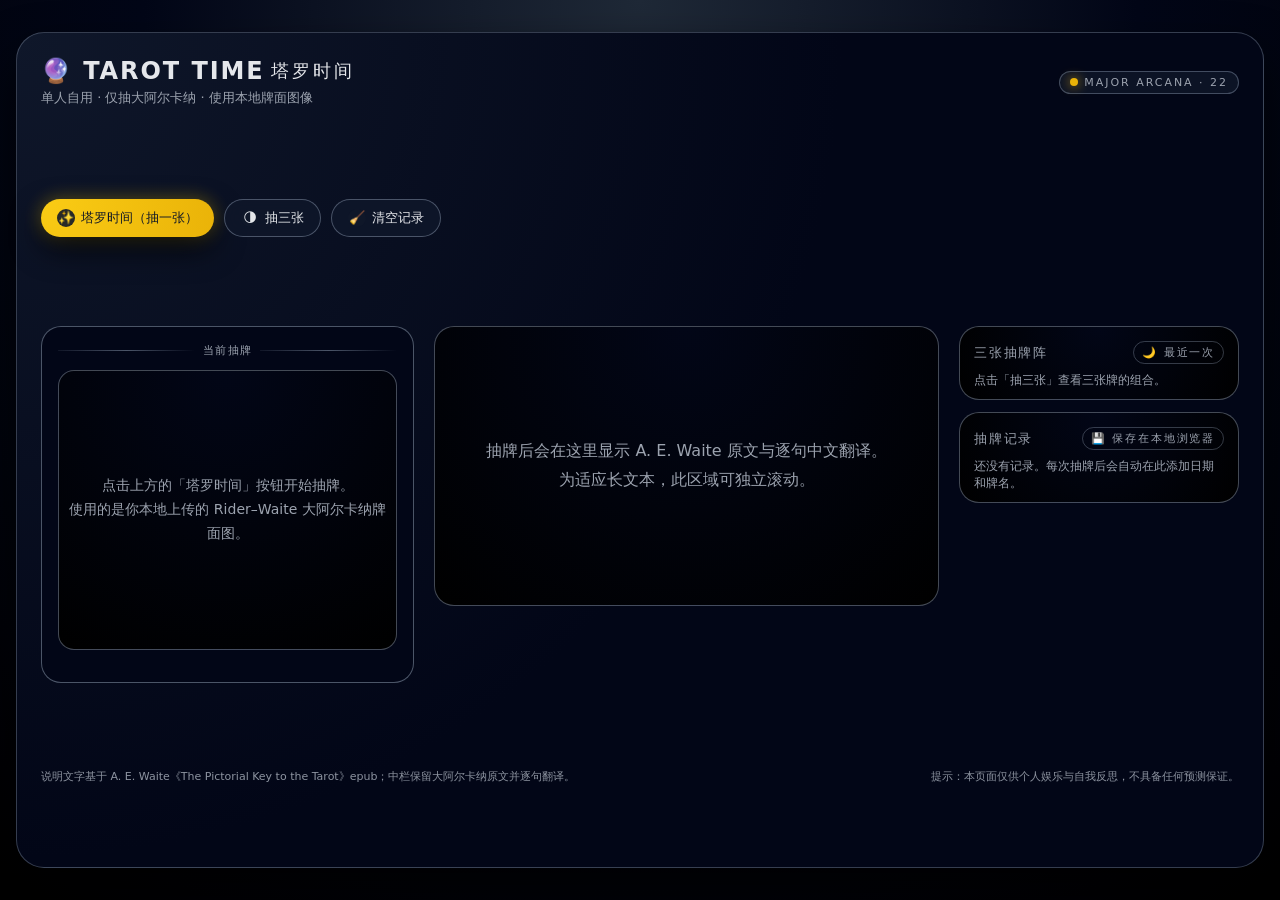
==== commit 5a75d6e8: "Update index.html" ====
--- a/index.html
+++ b/index.html
@@ -509,6 +509,45 @@
       }
     }
 
+
+    .waite-reading {
+      display: flex;
+      flex-direction: column;
+      gap: 12px;
+      max-height: min(72vh, 780px);
+      overflow: auto;
+      padding-right: 6px;
+    }
+
+    .waite-pair {
+      padding: 12px 14px;
+      border-radius: 14px;
+      background: rgba(15, 23, 42, 0.72);
+      border: 1px solid rgba(148, 163, 184, 0.24);
+    }
+
+    .waite-pair .en {
+      font-family: Georgia, "Times New Roman", serif;
+      font-size: 14px;
+      line-height: 1.72;
+      color: #f8fafc;
+      margin-bottom: 8px;
+    }
+
+    .waite-pair .zh {
+      font-size: 14px;
+      line-height: 1.82;
+      color: #dbeafe;
+      border-top: 1px dashed rgba(148, 163, 184, 0.28);
+      padding-top: 8px;
+    }
+
+    .detail-note {
+      font-size: 12px;
+      color: var(--text-muted);
+      margin-bottom: 10px;
+    }
+
   </style>
 </head>
 <body>
@@ -569,7 +608,7 @@
     <!-- 中间：Waite 原文与中文翻译 -->
     <section class="reading-panel empty" id="reading-panel">
       <div>
-        抽牌后会在这里显示 A. E. Waite 原文英文说明与中文翻译。<br />
+        抽牌后会在这里显示 A. E. Waite 原文与逐句中文翻译。<br />
         为适应长文本，此区域可独立滚动。
       </div>
     </section>
@@ -598,7 +637,7 @@
     </aside>
 
     <footer class="footer">
-      <div>说明文字基于 A. E. Waite《The Pictorial Key to the Tarot》epub。</div>
+      <div>说明文字基于 A. E. Waite《The Pictorial Key to the Tarot》epub；中栏保留大阿尔卡纳原文并逐句翻译。</div>
       <div>提示：本页面仅供个人娱乐与自我反思，不具备任何预测保证。</div>
     </footer>
   </div>
@@ -614,10 +653,8 @@
             "en": "The Fool",
             "cn": "愚者",
             "file": "RWS_Tarot_00_Fool.jpg",
-            "waiteDescEn": "With light step, as if earth and its trammels had little power to restrain him, a young man in gorgeous vestments pauses at the brink of a precipice among the great heights of the world; he surveys the blue distance before him-its expanse of sky rather than the prospect below. His act of eager walking is still indicated, though he is stationary at the given moment; his dog is still bounding. The edge which opens on the depth has no terror; it is as if angels were waiting to uphold him, if it came about that he leaped from the height. His countenance is full of intelligence and expectant dream. He has a rose in one hand and in the other a costly wand, from which depends over his right shoulder a wallet curiously embroidered. He is a prince of the other world on his travels through this one-all amidst the morning glory, in the keen air. The sun, which shines behind him, knows whence he came, whither he is going, and how he will return by another path after many days. He is the spirit in search of experience. Many symbols of the Instituted Mysteries are summarized in this card, which reverses, under high warrants, all the confusions that have preceded it.",
-            "waiteDescCn": "他步履轻盈，仿佛尘世束缚难以限制他；身着华服的年轻人停在世界高处的悬崖边，望向蓝色远方。他的狗仍在跳跃，深渊边缘并不令他恐惧；他像来自另一世界的王子，在此世旅行，是寻找经验的精神。",
-            "waiteMeaningEn": "Folly, mania, extravagance, intoxication, delirium, frenzy, bewrayment. Reversed : Negligence, absence, distribution, carelessness, apathy, nullity, vanity.",
-            "waiteMeaningCn": "愚行、狂热、奢纵、醉态、谵妄、狂乱、泄露。逆位：疏忽、缺席、分散、粗心、冷漠、空无、虚荣。"
+            "waiteDescEn": "With light step, as if earth and its trammels had little power to restrain him, a young man in gorgeous vestments pauses at the brink of a precipice among the great heights of the world; he surveys the blue distance before him-its expanse of sky rather than the prospect below. His act of eager walking is still indicated, though he is stationary at the given moment; his dog is still bounding. The edge which opens on the depth has no terror; it is as if angels were waiting to uphold him, if it came about that he leaped from the height. His countenance is full of intelligence and expectant dream. He has a rose in one hand and in the other a costly wand, from which depends over his right shoulder a wallet curiously embroidered. He is a prince of the other world on his travels through this one-all amidst the morning glory, in the keen air. The sun, which shines behind him, knows whence he came, whither he is going, and how he will return by another path after many days. He is the spirit in search of experience. Many symbols of the Instituted Mysteries are summarized in this card, which reverses, under high warrants, all the confusions that have preceded it. In his Manual of Cartomancy, Grand Orient has a curious suggestion of the office of Mystic Fool, as apart of his process in higher divination; but it might call for more than ordinary gifts to put it into operation. We shall see how the card fares according to the common arts of fortune-telling, and it will be an example, to those who can discern, of the fact, otherwise so evident, that the Trumps Major had no place originally in the arts of psychic gambling, when cards are used as the counters and pretexts. Of the circumstances under which this art arose we know, however, very little. The conventional explanations say that the Fool signifies the flesh, the sensitive life, and by a peculiar satire its subsidiary name was at one time the alchemist, as depicting folly at the most insensate stage.",
+            "waiteDescCn": "他步履轻盈，仿佛大地及其束缚几乎没有力量阻止他；一名身着华服的年轻人停在世界高处的悬崖边，凝望面前的蓝色远方，注视的是广阔天空而不是下方景物。虽然此刻他静止不动，他急切行走的动作仍被显示出来；他的狗仍在跳跃。通向深渊的边缘并不令他恐惧；仿佛若他从高处跃下，天使正在等待托住他。他的面容充满智慧与期待的梦。他一手拿着玫瑰，另一手拿着昂贵的手杖；手杖上从右肩垂下一只精巧刺绣的钱袋。他是另一个世界的王子，在此世界中旅行，置身清晨的荣耀与清冽空气之间。照在他身后的太阳知道他从何而来、将往何处去，以及许多日之后他如何经由另一条道路返回。他是寻找经验的精神。受传授奥秘的许多象征都汇总在此牌中；在高等权威之下，它推翻了此前围绕它的一切混乱。在我 1888 年的《塔罗牌》中，我已说明，神秘学解释者对这张牌所采用的排列完全错误，并且对于其本义，通常也有错置。它一直被视为零号牌，并由此被当作没有数字；但考虑到塔罗中通常的大阿尔卡纳排列，任何牌号都比这个无数字的位置更适合它。Éliphas Lévi 知道情况本应不同，但他把零号安排在第二十与第二十一牌之间，也就是说他把它看作最高意义上的被拯救者，也就是从卡帕纳中出来者。从表面上看，人们可能把它说成愚蠢的状态，但在另一个更深层面上，它就是奥秘状态。它曾一度被附名为炼金术士，因为它把愚蠢描绘到最无意义的阶段。"
       },
       {
             "id": 1,
@@ -626,10 +663,8 @@
             "en": "The Magician",
             "cn": "魔术师",
             "file": "RWS_Tarot_01_Magician.jpg",
-            "waiteDescEn": "A youthful figure in the robe of a magician, having the countenance of divine Apollo, with smile of confidence and shining eyes. Above his head is the mysterious sign of the Holy Spirit, the sign of life, like an endless cord, forming the figure 8 in a horizontal position {infinity symbol}. About his waist is a serpent-cincture, the serpent appearing to devour its own tail. This is familiar to most as a conventional symbol of eternity, but here it indicates more especially the eternity of attainment in the spirit. In the Magician's right hand is a wand raised towards heaven, while the left hand is pointing to the earth. This dual sign is known in very high grades of the Instituted Mysteries; it shews the descent of grace, virtue and light, drawn from things above and derived to things below. The suggestion throughout is therefore the possession and communication of the Powers and Gifts of the Spirit. On the table in front of the Magician are the symbols of the four Tarot suits, signifying the elements of natural life, which lie like counters before the adept, and he adapts them as he wills. Beneath are roses and lilies, the flos campi and lilium convallium , changed into garden flowers, to shew the culture of aspiration. This card signifies the divine motive in man, reflecting God, the will in the liberation of its union with that which is above. It is also the unity of individual being on all planes, and in a very high sense it is thought, in the fixation thereof. With further reference to what I have called the sign of life and its connexion with the number 8, it may be remembered that Christian Gnosticism speaks of rebirth in Christ as a change \"unto the Ogdoad.\" The mystic number is termed Jerusalem above, the Land flowing with Milk and Honey, the Holy Spirit and the Land of the Lord. According to Martinism, 8 is the number of Christ.",
-            "waiteDescCn": "年轻的魔术师面带阿波罗般的神情、自信微笑和明亮双眼；头上有生命与圣灵的无限符号，腰间蛇形腰带象征永恒。他右手举杖指天，左手指地，桌上四花色象征自然生命的元素，任由行家运用。",
-            "waiteMeaningEn": "Skill, diplomacy, address, subtlety; sickness, pain, loss, disaster, snares of enemies; self-confidence, will; the Querent, if male. Reversed : Physician, Magus, mental disease, disgrace, disquiet.",
-            "waiteMeaningCn": "技能、外交手腕、机敏与精微；也可指疾病、痛苦、损失、灾祸、敌人的圈套；自信、意志；若问卜者为男性，也可代表问卜者本人。逆位：医师、贤者、精神疾患、耻辱、不安。"
+            "waiteDescEn": "A youthful figure in the robe of a magician, having the countenance of divine Apollo, with smile of confidence and shining eyes. Above his head is the mysterious sign of the Holy Spirit, the sign of life, like an endless cord, forming the figure 8 in a horizontal position {infinity symbol}. About his waist is a serpent-cincture, the serpent appearing to devour its own tail. This is familiar to most as a conventional symbol of eternity, but here it indicates more especially the eternity of attainment in the spirit. In the Magician's right hand is a wand raised towards heaven, while the left hand is pointing to the earth. This dual sign is known in very high grades of the Instituted Mysteries; it shews the descent of grace, virtue and light, drawn from things above and derived to things below. The suggestion throughout is therefore the possession and communication of the Powers and Gifts of the Spirit. On the table in front of the Magician are the symbols of the four Tarot suits, signifying the elements of natural life, which lie like counters before the adept, and he adapts them as he wills. Beneath are roses and lilies, the flos campi and lilium convallium, changed into garden flowers, to shew the culture of aspiration. This card signifies the divine motive in man, reflecting God, the will in the liberation of its union with that which is above. It is also the unity of individual being on all planes, and in a very high sense it is thought, in the fixation thereof. With further reference to what I have called the sign of life and its connexion with the number 8, it may be remembered that Christian Gnosticism speaks of rebirth in Christ as a change \"unto the Ogdoad.\" The mystic number is termed Jerusalem above, the Land flowing with Milk and Honey, the Holy Spirit and the Land of the Lord. According to Martinism, 8 is the number of Christ.",
+            "waiteDescCn": "一位年轻人身着魔术师长袍，面容如神圣的阿波罗，带着自信的微笑和明亮的眼睛。他头上方是圣灵的神秘标记，也是生命的标记，像一条无尽的绳索，形成横置的数字八，即无限符号。他腰间束着蛇形腰带，蛇仿佛正在吞食自己的尾巴。多数人熟悉这是一种约定俗成的永恒象征，但在这里它更特别地指向精神成就的永恒。魔术师右手举杖指向天空，左手指向大地。这一双重手势在受传授的奥秘中属于很高的等级；它显示恩典、德性与光从上方被引下，并传递到下方。因此，整张牌的暗示是拥有并传达精神的力量与恩赐。魔术师面前的桌上有塔罗四种花色的象征，表示自然生命的元素；它们像筹码一样摆在行家面前，由他按自己的意志运用。下方是玫瑰与百合，即“田野之花”和“谷中百合”，被转化为园中之花，以显示志向的培育。此牌象征人内在的神圣动机，反映上帝；也象征意志在与上方相结合时获得解放。它也是个体存在在一切层面上的统一；在非常高的意义上，它是思想，并且是思想的固定成形。进一步说到我称为生命标记及其与数字八的联系，可以记得基督教诺斯替主义把在基督中的重生称为进入“八数界”的变化。这个神秘数字被称为上方的耶路撒冷、流奶与蜜之地、圣灵以及主之地。依照马丁主义，八是基督的数字。"
       },
       {
             "id": 2,
@@ -638,10 +673,8 @@
             "en": "The High Priestess",
             "cn": "女祭司",
             "file": "RWS_Tarot_02_High_Priestess.jpg",
-            "waiteDescEn": "She has the lunar crescent at her feet, a horned diadem on her head, with a globe in the middle place, and a large solar cross on her breast. The scroll in her hands is inscribed with the word Tora , signifying the Greater Law, the Secret Law and the second sense of the Word. It is partly covered by her mantle, to shew that some things are implied and some spoken. She is seated between the white and black pillars--J. and B.--of the mystic Temple, and the veil of the Temple is behind her: it is embroidered with palms and pomegranates. The vestments are flowing and gauzy, and the mantle suggests light--a shimmering radiance. She has been called occult Science on the threshold of the Sanctuary of Isis, but she is really the Secret Church, the House which is of God and man.",
-            "waiteDescCn": "她脚下有月牙，头戴有球体的角状冠冕，胸前有太阳十字；手中卷轴写着 Tora，象征更高与隐秘的律法。她坐在黑白双柱之间，身后圣殿帷幕绣有棕榈与石榴，衣袍流动而轻透，披风像闪烁的光。",
-            "waiteMeaningEn": "Secrets, mystery, the future as yet unrevealed; the woman who interests the Querent, if male; the Querent herself, if female; silence, tenacity; mystery, wisdom, science. Reversed : Passion, moral or physical ardour, conceit, surface knowledge.",
-            "waiteMeaningCn": "秘密、神秘、尚未揭示的未来；若问卜者为男性，指其所关心的女性；若为女性，指问卜者本人；沉默、坚韧；神秘、智慧、学问。逆位：热情、道德或肉体上的炽热、虚荣、表层知识。"
+            "waiteDescEn": "She has the lunar crescent at her feet, a horned diadem on her head, with a globe in the middle place, and a large solar cross on her breast. The scroll in her hands is inscribed with the word Tora, signifying the Greater Law, the Secret Law and the second sense of the Word. It is partly covered by her mantle, to shew that some things are implied and some spoken. She is seated between the white and black pillars--J. and B.--of the mystic Temple, and the veil of the Temple is behind her: it is embroidered with palms and pomegranates. The vestments are flowing and gauzy, and the mantle suggests light--a shimmering radiance. She has been called occult Science on the threshold of the Sanctuary of Isis, but she is really the Secret Church, the House which is of God and man. She represents also the Second Marriage of the Prince who is no longer of this world; she is the spiritual Bride and Mother, the daughter of the stars and the Higher Garden of Eden. She is, in fine, the Queen of the borrowed light, but this is the light of all. She is the Moon nourished by the milk of the Supernal Mother. In a manner, she is also the Supernal Mother herself--that is to say, she is the bright reflection. It is in this sense of reflection that her truest and highest name in bolism is Shekinah --the co-habiting glory. According to Kabalism, there is a Shekinah both above and below. In the superior world it is called Binah, the Supernal Understanding which reflects to the emanations that are beneath. In the lower world it is MaIkuth --that world being, for this purpose, understood as a blessed Kingdom that with which it is made blessed being the Indwelling Glory. Mystically speaking, the Shekinah is the Spiritual Bride of the just man, and when he reads the Law she gives the Divine meaning. There are some respects in which this card is the highest and holiest of the Greater Arcana.",
+            "waiteDescCn": "她脚下有月牙，头戴有角冠冕，中央有一颗球体，胸前有巨大的太阳十字。她手中的卷轴写着“Tora”，表示更大的律法、秘密的律法，以及圣言的第二层意义。卷轴的一部分被她的披 mantle 遮住，以显示有些事只是暗示，有些事则被说出。她坐在神秘圣殿的黑白两柱之间，即 J 与 B 两柱；圣殿的帷幕在她身后，绣有棕榈和石榴。她的衣袍流动而轻薄，披 mantle 暗示光，如闪烁的辉辉。她曾被称为伊西斯圣所门槛上的隐秘科学，但她真正是秘密教会，是属于上帝与人的殿。她也代表已不再属于此世的王子的第二次婚姻；她是精神的新娘与母亲，是星辰之女，也是更高的伊甸园。总之，她是借来之光的女王，但这光属于一切。她是月亮，由超上母亲的乳汁滋养。在某种方式上，她也是超上母亲自身，也就是说，她是明亮的反映。正是在这种反映的意义上，她在象征中最真实、最高的名字是 Shekinah，即同住的荣耀。依照卡巴拉，上方与下方各有一个 Shekinah。在较高的世界中，它名为 Binah，即超上的理解，它向下方的流溢反射。在较低的世界中，它是 Malkuth；在这里，这个世界被理解为一个蒙福的王国，而使它蒙福者就是内住的荣耀。从神秘意义上说，Shekinah 是义人的精神新娘；当他阅读律法时，她给予神圣意义。在某些方面，此牌是大阿尔卡纳中最高也最神圣的牌。"
       },
       {
             "id": 3,
@@ -650,10 +683,8 @@
             "en": "The Empress",
             "cn": "皇后",
             "file": "RWS_Tarot_03_Empress.jpg",
-            "waiteDescEn": "A stately figure, seated, having rich vestments and royal aspect, as of a daughter of heaven and earth. Her diadem is of twelve stars, gathered in a cluster. The symbol of Venus is on the shield which rests near her. A field of corn is ripening in front of her, and beyond there is a fall of water.",
-            "waiteDescCn": "她是庄严的坐姿人物，衣饰华贵、气质如天地之女；冠冕由十二颗星聚成。维纳斯符号在她身旁的盾上，前方麦田成熟，远处有瀑布。",
-            "waiteMeaningEn": "Fruitfulness, action, initiative, length of days; the unknown, clandestine; also difficulty, doubt, ignorance. Reversed : Light, truth, the unravelling of involved matters, public rejoicings; according to another reading, vacillation.",
-            "waiteMeaningCn": "丰饶、行动、主动、长寿；未知与隐秘；也指困难、疑虑、无知。逆位：光明、真相、复杂事情的解开、公众的欢庆；另一种读法为犹豫不决。"
+            "waiteDescEn": "A stately figure, seated, having rich vestments and royal aspect, as of a daughter of heaven and earth. Her diadem is of twelve stars, gathered in a cluster. The symbol of Venus is on the shield which rests near her. A field of corn is ripening in front of her, and beyond there is a fall of water. The sceptre which she bears is surmounted by the globe of this world. She is the inferior Garden of Eden, the Earthly Paradise, all that is symbolized by the visible house of man. She is not Regina coeli, but she is still refugium peccatorum, the fruitful mother of thousands. There are also certain aspects in which she has been correctly described as desire and the wings thereof, as the woman clothed with the sun, as Gloria Mundi and the veil of the Sanctum Sanctorum; but she is not, I may add, the soul that has attained wings, unless all the symbolism is counted up another and unusual way. She is above all things universal fecundity and the outer sense of the Word. This is obvious, because there is no direct message which has been given to man like that which is borne by woman; but she does not herself carry its interpretation. In another order of ideas, the card of the Empress signifies the door or gate by which an entrance is obtained into this life, as into the Garden of Venus; and then the way which leads out therefrom, into that which is beyond, is the secret known to the High Priestess: it is communicated by her to the elect. Most old attributions of this card are completely wrong on the symbolism--as, for example, its identification with the Word, Divine Nature, the Triad, and so forth.",
+            "waiteDescCn": "一位庄严的人物端坐着，衣饰华美，具有王者气象，仿佛天地之女。她的冠冕由十二颗星聚成一簇。维纳斯的符号在靠近她的盾牌上。她面前有一片正在成熟的麦田，远处有一道瀑布。她所持权杖顶端是此世界的球体。她是较低的伊甸园、尘世的天堂，以及由人的可见居所所象征的一切。她不是天后，但仍是“罪人之庇护所”，是千万生命的丰饶母亲。还有一些方面，人们正确地把她描述为欲望及其羽翼，描述为披着太阳的女人，描述为世界的荣耀和至圣所的帷幕；但我要补充的是，她并不是已经获得羽翼的灵魂，除非人们以另一种不寻常的方式计算全部象征。她首先是一切事物的普遍繁殖力，也是圣言的外在意义。这一点很明显，因为没有什么直接信息像女性所承载的那样给予人；但她自身并不携带其解释。在另一组观念中，皇后牌象征进入此生命的门或入口，如同进入维纳斯花园；而从此处通向彼岸的道路，则是女祭司所知道的秘密，并由她传达给被选者。关于此牌的大多数旧归属在象征上完全错误，例如把它认同为圣言、神圣本性、三位一体等等。"
       },
       {
             "id": 4,
@@ -662,10 +693,8 @@
             "en": "The Emperor",
             "cn": "皇帝",
             "file": "RWS_Tarot_04_Emperor.jpg",
-            "waiteDescEn": "He has a form of the Crux ansata for his sceptre and a globe in his left hand. He is a crowned monarch--commanding, stately, seated on a throne, the arms of which axe fronted by rams' heads.",
-            "waiteDescCn": "他以生命十字形权杖和左手中的地球为标志，是一位加冕的君主，威严而端坐王座，王座扶手前饰有公羊头。",
-            "waiteMeaningEn": "Stability, power, protection, realization; a great person; aid, reason, conviction; also authority and will. Reversed : Benevolence, compassion, credit; also confusion to enemies, obstruction, immaturity.",
-            "waiteMeaningCn": "稳定、力量、保护、实现；重要人物；援助、理性、信念；也指权威与意志。逆位：仁慈、同情、信用；也可指敌人的混乱、阻碍、未成熟。"
+            "waiteDescEn": "He has a form of the Crux ansata for his sceptre and a globe in his left hand. He is a crowned monarch--commanding, stately, seated on a throne, the arms of which axe fronted by rams' heads. He is executive and realization, the power of this world, here clothed with the highest of its natural attributes. He is occasionally represented as seated on a cubic stone, which, however, confuses some of the issues. He is the virile power, to which the Empress responds, and in this sense is he who seeks to remove the Veil of Isis; yet she remains virgo intacta. It should be understood that this card and that of the Empress do not precisely represent the condition of married life, though this state is implied. On the surface, as I have indicated, they stand for mundane royalty, uplifted on the seats of the mighty; but above this there is the suggestion of another presence. They signify also--and the male figure especially--the higher kingship, occupying the intellectual throne. Hereof is the lordship of thought rather than of the animal world. Both personalities, after their own manner, are \"full of strange experience,\" but theirs is not consciously the wisdom which draws from a higher world. The Emperor has been described as (a) will in its embodied form, but this is only one of its applications, and (b) as an expression of virtualities contained in the Absolute Being--but this is fantasy.",
+            "waiteDescCn": "他的权杖呈生命十字的形态，左手持有一个球体。他是一位加冕的君主，威严而庄重地端坐王座；王座扶手前端饰有公羊头。他是执行力与实现，是此世界的力量，并披上其最高的自然属性。他有时被表现为坐在立方石上，但这会混淆某些问题。他是阳刚的力量，皇后对此作出回应；在这个意义上，他是试图揭开伊西斯面纱者，然而她仍然是完整无损的贞女。应当明白，此牌与皇后牌并不精确代表婚姻生活的状态，虽然这种状态被包含在内。表面上，如我所指出的，它们代表尘世王权，高坐于权贵之座；但在此之上还暗示着另一种临在。它们也象征，尤其是男性形象，较高的王权，即占据理智王座的王权。这里所说的是思想的主宰，而不是动物世界的主宰。两个个性以各自的方式都“充满奇异经验”，但他们并不自觉拥有来自更高世界的智慧。皇帝曾被描述为意志的具身形式，但这只是它的一种应用；也被描述为绝对存在中所含潜能的表达，但这是幻想。"
       },
       {
             "id": 5,
@@ -674,10 +703,8 @@
             "en": "The Hierophant",
             "cn": "教皇",
             "file": "RWS_Tarot_05_Hierophant.jpg",
-            "waiteDescEn": "He wears the triple crown and is seated between two pillars, but they are not those of the Temple which is guarded by the High Priestess. In his left hand he holds a sceptre terminating in the triple cross, and with his right hand he gives the well-known ecclesiastical sign which is called that of esotericism, distinguishing between the manifest and concealed part of doctrine. It is noticeable in this connexion that the High Priestess makes no sign. At his feet are the crossed keys, and two priestly ministers in albs kneel before him. He has been usually called the Pope, which is a particular application of the more general office that he symbolizes. He is the ruling power of external religion, as the High Priestess is the prevailing genius of the esoteric, withdrawn power.",
-            "waiteDescCn": "他戴三重冠，坐在两根柱子之间；左手持三重十字权杖，右手作出教会的手势，区分教义中显明与隐藏的部分。脚下有交叉钥匙，两名祭司侍者跪在他前方。",
-            "waiteMeaningEn": "Marriage, alliance, captivity, servitude; by another account, mercy and goodness; inspiration; the man to whom the Querent has recourse. Reversed : Society, good understanding, concord, overkindness, weakness.",
-            "waiteMeaningCn": "婚姻、联盟、囚禁、服从；另一说为仁慈与善意；灵感；问卜者求助的人。逆位：社交、良好理解、和谐、过度好心、软弱。"
+            "waiteDescEn": "He wears the triple crown and is seated between two pillars, but they are not those of the Temple which is guarded by the High Priestess. In his left hand he holds a sceptre terminating in the triple cross, and with his right hand he gives the well-known ecclesiastical sign which is called that of esotericism, distinguishing between the manifest and concealed part of doctrine. It is noticeable in this connexion that the High Priestess makes no sign. At his feet are the crossed keys, and two priestly ministers in albs kneel before him. He has been usually called the Pope, which is a particular application of the more general office that he symbolizes. He is the ruling power of external religion, as the High Priestess is the prevailing genius of the esoteric, withdrawn power. The proper meanings of this card have suffered woeful admixture from nearly all hands. Grand Orient says truly that the Hierophant is the power of the keys, exoteric orthodox doctrine, and the outer side of the life which leads to the doctrine; but he is certainly not the prince of occult doctrine, as another commentator has suggested. He is rather the summa totius theologiæ, when it has passed into the utmost rigidity of expression; but he symbolizes also all things that are righteous and sacred on the manifest side. As such, he is the channel of grace belonging to the world of institution as distinct from that of Nature, and he is the leader of salvation for the human race at large. He is the order and the head of the recognized hierarchy, which is the reflection of another and greater hierarchic order; but it may so happen that the pontiff forgets the significance of this his symbolic state and acts as if he contained within his proper measures all that his sign signifies or his symbol seeks to shew forth. He is not, as it has been thought, philosophy-except on the theological side; he is not inspiration; and he is not religion, although he is a mode of its expression.",
+            "waiteDescCn": "他戴三重冠，坐在两根柱子之间，但这不是女祭司所守护的圣殿之柱。他左手持一柄以三重十字结束的权杖，右手作出著名的教会手势；这个手势被称为秘传主义的手势，用以区分教义中显明与隐藏的部分。值得注意的是，在这一点上女祭司并不作手势。他脚下有交叉的钥匙，两名穿白袍的祭司侍者跪在他面前。他通常被称为教皇，但这只是他所象征的更普遍职能的一种特定应用。他是外在宗教的统治力量，正如女祭司是内秘、隐退力量的主导精神。此牌的正当含义在几乎所有人手中都遭受了可悲的混杂。Grand Orient 说得正确：教皇是钥匙的力量、显教正统教义，以及通向教义之生活的外在面；但他绝不是另一位注释者所说的隐秘教义之王子。他更像是神学大全在表达上达到极端僵硬之后的形态；但他也象征显明层面上一切正义而神圣的事物。因此，他是制度世界中的恩典通道，与自然世界有所区别；他也是整个人类的救赎领袖。他是公认等级秩序的秩序与首领，而这个等级秩序又反映另一个更伟大的等级秩序；但也可能发生这样的情况：这位祭司忘记自己象征状态的意义，并表现得仿佛他在自己的限度内包含了他的标记所表示或他的象征试图显示的一切。他并不像人们所想的那样是哲学，除非在神学方面；他不是灵感；他也不是宗教，虽然他是宗教的一种表达方式。"
       },
       {
             "id": 6,
@@ -686,10 +713,8 @@
             "en": "The Lovers",
             "cn": "恋人",
             "file": "RWS_Tarot_06_Lovers.jpg",
-            "waiteDescEn": "The sun shines in the zenith, and beneath is a great winged figure with arms extended, pouring down influences. In the foreground are two human figures, male and female, unveiled before each other, as if Adam and Eve when they first occupied the paradise of the earthly body. Behind the man is the Tree of Life, bearing twelve fruits, and the Tree of the Knowledge of Good and Evil is behind the woman; the serpent is twining round it. The figures suggest youth, virginity, innocence and love before it is contaminated by gross material desire. This is in all simplicity the card of human love, here exhibited as part of the way, the truth and the life. It replaces, by recourse to first principles, the old card of marriage, which I have described previously, and the later follies which depicted man between vice and virtue. In a very high sense, the card is a mystery of the Covenant and Sabbath.",
-            "waiteDescCn": "太阳在天顶照耀，巨大的有翼形象伸展双臂，向下倾注影响。前景中男女彼此坦露，如亚当与夏娃初入身体的天堂；生命之树在男子身后，善恶知识树与蛇在女子身后。",
-            "waiteMeaningEn": "Attraction, love, beauty, trials overcome. Reversed : Failure, foolish designs. Another account speaks of marriage frustrated and contrarieties of all kinds.",
-            "waiteMeaningCn": "吸引、爱情、美、克服考验。逆位：失败、愚蠢的计划。另一说为婚姻受阻以及各种相反情形。"
+            "waiteDescEn": "The sun shines in the zenith, and beneath is a great winged figure with arms extended, pouring down influences. In the foreground are two human figures, male and female, unveiled before each other, as if Adam and Eve when they first occupied the paradise of the earthly body. Behind the man is the Tree of Life, bearing twelve fruits, and the Tree of the Knowledge of Good and Evil is behind the woman; the serpent is twining round it. The figures suggest youth, virginity, innocence and love before it is contaminated by gross material desire. This is in all simplicity the card of human love, here exhibited as part of the way, the truth and the life. It replaces, by recourse to first principles, the old card of marriage, which I have described previously, and the later follies which depicted man between vice and virtue. In a very high sense, the card is a mystery of the Covenant and Sabbath. The suggestion in respect of the woman is that she signifies that attraction towards the sensitive life which carries within it the idea of the Fall of Man, but she is rather the working of a Secret Law of Providence than a willing and conscious temptress. It is through her imputed lapse that man shall arise ultimately, and only by her can he complete himself. The card is therefore in its way another intimation concerning the great mystery of womanhood. The old meanings fall to pieces of necessity with the old pictures, but even as interpretations of the latter, some of them were of the order of commonplace and others were false in symbolism.",
+            "waiteDescCn": "太阳在天顶照耀，下面有一个巨大的有翼形象伸展双臂，向下倾注影响。前景中有两个人形，一男一女，在彼此面前没有遮蔽，仿佛亚当和夏娃初次占据尘世身体的天堂之时。男人身后是生命树，结有十二枚果实；女人身后是善恶知识树，蛇缠绕其上。这些形象暗示青春、贞洁、无辜，以及尚未被粗重物质欲望污染的爱。简而言之，这是一张人类之爱的牌，在这里作为道路、真理与生命的一部分被展示。它通过回到第一原则，取代了我先前描述过的旧婚姻牌，也取代了后来把人画在恶德与美德之间的愚蠢图像。在非常高的意义上，此牌是圣约与安息日的奥秘。关于第六牌的旧含义，我对其中较高批评的象征价值作了足够说明。在各版本较晚的排列中，有些属于平庸之列，有些在象征上是错误的。"
       },
       {
             "id": 7,
@@ -698,10 +723,8 @@
             "en": "The Chariot",
             "cn": "战车",
             "file": "RWS_Tarot_07_Chariot.jpg",
-            "waiteDescEn": "An erect and princely figure carrying a drawn sword and corresponding, broadly speaking, to the traditional description which I have given in the first part. On the shoulders of the victorious hero are supposed to be the Urim and Thummim . He has led captivity captive; he is conquest on all planes--in the mind, in science, in progress, in certain trials of initiation. He has thus replied to the sphinx, and it is on this account that I have accepted the variation of Éliphas Lévi; two sphinxes thus draw his chariot. He is above all things triumph in the mind.",
-            "waiteDescCn": "一位挺立的王者形象持出鞘之剑，肩上象征乌陵与土明。他已俘获囚禁本身，是各层面的胜利：心智、学问、进步与某些启蒙试炼；两只斯芬克斯牵引他的战车。",
-            "waiteMeaningEn": "Succour, providence also war, triumph, presumption, vengeance, trouble. Reversed : Riot, quarrel, dispute, litigation, defeat.",
-            "waiteMeaningCn": "援助、天佑；也指战争、胜利、自负、复仇、麻烦。逆位：骚乱、争吵、争端、诉讼、失败。"
+            "waiteDescEn": "An erect and princely figure carrying a drawn sword and corresponding, broadly speaking, to the traditional description which I have given in the first part. On the shoulders of the victorious hero are supposed to be the Urim and Thummim. He has led captivity captive; he is conquest on all planes--in the mind, in science, in progress, in certain trials of initiation. He has thus replied to the sphinx, and it is on this account that I have accepted the variation of Éliphas Lévi; two sphinxes thus draw his chariot. He is above all things triumph in the mind. It is to be understood for this reason (a) that the question of the sphinx is concerned with a Mystery of Nature and not of the world of Grace, to which the charioteer could offer no answer; (b) that the planes of his conquest are manifest or external and not within himself; (c) that the liberation which he effects may leave himself in the bondage of the logical understanding; (d) that the tests of initiation through which he has passed in triumph are to be understood physically or rationally; and (e) that if he came to the pillars of that Temple between which the High Priestess is seated, he could not open the scroll called Tora, nor if she questioned him could he answer. He is not hereditary royalty and he is not priesthood.",
+            "waiteDescCn": "一个挺立而具王子气质的人物持着出鞘之剑，大体上对应我在第一部分给出的传统描述。据说这位胜利英雄的肩上有乌陵与土明。他已经“掳掠了被掳者”；他是在一切层面上的征服，包括心智、科学、进步以及某些入门试炼。因此他已经回答了斯芬克斯，也正因如此我接受了 Éliphas Lévi 的变体；于是两只斯芬克斯拉着他的战车。他首先是心智中的胜利。应当理解，一，问题有关理解者；二，战车的平面以及他的胜利不在自然界中，而在被解放心智的支柱中。他对于制度化奥秘的继承是合乎逻辑的，而非事实上的。他的征服可能承载着推理之剑；但他不是继承祭司职能者，女祭司不可能在他脚下读到圣言，若她询问他，他也无法回答。他既不是世袭王权，也不是祭司职分。"
       },
       {
             "id": 8,
@@ -710,10 +733,8 @@
             "en": "Strength",
             "cn": "力量",
             "file": "RWS_Tarot_08_Strength.jpg",
-            "waiteDescEn": "A woman, over whose head there broods the same symbol of life which we have seen in the card of the Magician, is closing the jaws of a lion. The only point in which this design differs from the conventional presentations is that her beneficent fortitude has already subdued the lion, which is being led by a chain of flowers. For reasons which satisfy myself, this card has been interchanged with that of justice, which is usually numbered eight. As the variation carries nothing with it which will signify to the reader, there is no cause for explanation. Fortitude, in one of its most exalted aspects, is connected with the Divine Mystery of Union; the virtue, of course, operates in all planes, and hence draws on all in its symbolism. It connects also with innocentia inviolata , and with the strength which resides in contemplation.",
-            "waiteDescCn": "一名女子合上狮子的口，头顶有与魔术师相同的生命符号。她仁慈的坚忍已经驯服狮子，狮子被花链牵引；这张牌象征最崇高意义上的力量。",
-            "waiteMeaningEn": "Power, energy, action, courage, magnanimity; also complete success and honours. Reversed : Despotism, abuse if power, weakness, discord, sometimes even disgrace.",
-            "waiteMeaningCn": "力量、能量、行动、勇气、宽宏；也指完全的成功与荣誉。逆位：专横、滥用力量、软弱、不和，有时甚至为耻辱。"
+            "waiteDescEn": "A woman, over whose head there broods the same symbol of life which we have seen in the card of the Magician, is closing the jaws of a lion. The only point in which this design differs from the conventional presentations is that her beneficent fortitude has already subdued the lion, which is being led by a chain of flowers. For reasons which satisfy myself, this card has been interchanged with that of justice, which is usually numbered eight. As the variation carries nothing with it which will signify to the reader, there is no cause for explanation. Fortitude, in one of its most exalted aspects, is connected with the Divine Mystery of Union; the virtue, of course, operates in all planes, and hence draws on all in its symbolism. It connects also with innocentia inviolata, and with the strength which resides in contemplation. These higher meanings are, however, matters of inference, and I do not suggest that they are transparent on the surface of the card. They are intimated in a concealed manner by the chain of flowers, which signifies, among many other things, the sweet yoke and the light burden of Divine Law, when it has been taken into the heart of hearts. The card has nothing to do with self-confidence in the ordinary sense, though this has been suggested--but it concerns the confidence of those whose strength is God, who have found their refuge in Him. There is one aspect in which the lion signifies the passions, and she who is called Strength is the higher nature in its liberation. It has walked upon the asp and the basilisk and has trodden down the lion and the dragon.",
+            "waiteDescCn": "一个女人正在合上狮子的口，她头上方盘旋着我们在魔术师牌中见过的同一生命符号。这个设计与传统表现的唯一不同之处在于，她仁慈的坚忍已经驯服了狮子，而狮子正由一条花链牵引。出于令我自己满意的理由，此牌与通常编号为八的正义牌互换了位置。由于这种变动并不携带会向读者表示意义的东西，因此没有解释的必要。坚忍在其最高层面之一，与合一的神圣奥秘相连；这种德性当然在一切层面运作，因此在象征上也吸纳一切。它也与不可侵犯的纯真相连，并与存在于沉思中的力量相连。这些较高的含义却是推论出来的，我并不建议超出其在图像上的显明含义来解读。在通常的说法中，这张牌与“力量”有关；但这是本义之外的第二义；我也不觉得这里与自信有关，至少不是通常意义上的自信。力量在其最崇高的本性中与之前的魔术师和之后的战车相连。它也关乎纯真的信任，关乎其力量在沉思中获得庇护。它曾行走在虺蛇与毒蛇之上，并踏下狮子与巨龙。"
       },
       {
             "id": 9,
@@ -722,10 +743,8 @@
             "en": "The Hermit",
             "cn": "隐者",
             "file": "RWS_Tarot_09_Hermit.jpg",
-            "waiteDescEn": "The variation from the conventional models in this card is only that the lamp is not enveloped partially in the mantle of its bearer, who blends the idea of the Ancient of Days with the Light of the World It is a star which shines in the lantern. I have said that this is a card of attainment, and to extend this conception the figure is seen holding up his beacon on an eminence. Therefore the Hermit is not, as Court de Gebelin explained, a wise man in search of truth and justice; nor is he, as a later explanation proposes, an especial example of experience. His beacon intimates that",
-            "waiteDescCn": "这张牌与传统图式的差别在于灯并未被持灯者斗篷遮住；他融合了“亘古者”与“世界之光”的意象，灯中有星。他站在高处举起灯塔，因此隐者不是单纯寻求真理的人，而是成就与照明的象征。",
-            "waiteMeaningEn": "Prudence, circumspection; also and especially treason, dissimulation, roguery, corruption. Reversed : Concealment, disguise, policy, fear, unreasoned caution.",
-            "waiteMeaningCn": "谨慎、慎重；也尤其指背叛、伪装、恶作剧、腐败。逆位：隐藏、伪装、策略、恐惧、无理由的谨慎。"
+            "waiteDescEn": "The variation from the conventional models in this card is only that the lamp is not enveloped partially in the mantle of its bearer, who blends the idea of the Ancient of Days with the Light of the World It is a star which shines in the lantern. I have said that this is a card of attainment, and to extend this conception the figure is seen holding up his beacon on an eminence. Therefore the Hermit is not, as Court de Gebelin explained, a wise man in search of truth and justice; nor is he, as a later explanation proposes, an especial example of experience. His beacon intimates that \"where I am, you also may be.\" It is further a card which is understood quite incorrectly when it is connected with the idea of occult isolation, as the protection of personal magnetism against admixture. This is one of the frivolous renderings which we owe to Éliphas Lévi. It has been adopted by the French Order of Martinism and some of us have heard a great deal of the Silent and Unknown Philosophy enveloped by his mantle from the knowledge of the profane. In true Martinism, the significance of the term Philosophe inconnu was of another order. It did not refer to the intended concealment of the Instituted Mysteries, much less of their substitutes, but--like the card itself--to the truth that the Divine Mysteries secure their own protection from those who are unprepared.",
+            "waiteDescCn": "此牌与传统模型的差异只在于灯没有部分被披 mantle 遮住。此牌在本质上体现精神完成的观念，因此其老人形象面向他的前方。它显示保护与引导，而这正如我所说，是大礼物的恩典。然而，他的灯含有星的光芒。应当知道，这是所到达之处的标记，并且在峰顶上方不再可能有更高处。因此，隐者不是在寻找真理与正义，如 Court de Gébelin 所解释；也不像后来一种解释所说，是经验的特殊例子。他的灯塔暗示“我所在之处，你们也可以在那里”。进一步说，这张牌被人相当不当地与隐秘孤立的观念相连，用来作为个人磁力抵抗混杂的安全保障。事实上它更像是一张成就牌，正如我们已经看到，延展在整个序列中的大阿尔卡纳并不是通过较低层面的字母或路径来形成的。就最后一点而言，真正的卡巴拉解释只关系到它的一小部分。还有人说他的灯是知识之灯，但这只是一种偶然应用；而他的斗篷是谨慎的斗篷，又如我已经指出的，是神圣奥秘保护自己免于未准备者接近的真理。"
       },
       {
             "id": 10,
@@ -734,10 +753,8 @@
             "en": "Wheel of Fortune",
             "cn": "命运之轮",
             "file": "RWS_Tarot_10_Wheel_of_Fortune.jpg",
-            "waiteDescEn": "In this symbol I have again followed the reconstruction of Éliphas Lévi, who has furnished several variants. It is legitimate--as I have intimated--to use Egyptian symbolism when this serves our purpose, provided that no theory of origin is implied therein. I have, however, presented Typhon in his serpent form. The symbolism is, of course, not exclusively Egyptian, as the four Living Creatures of Ezekiel occupy the angles of the card, and the wheel itself follows other indications of Lévi in respect of Ezekiel's vision, as illustrative of the particular Tarot Key. With the French occultist, and in the design itself, the symbolic picture stands for the perpetual motion of a fluidic universe and for the flux of human life. The Sphinx is the equilibrium therein. The transliteration of Taro as Rota is inscribed on the wheel, counterchanged with the letters of the Divine Name--to shew that Providence is imphed through all. But this is the Divine intention within, and the similar intention without is exemplified by the four Living Creatures. Sometimes the sphinx is represented couchant on a pedestal above, which defrauds the symbolism by stultifying the essential idea of stability amidst movement.",
-            "waiteDescCn": "这个符号采用了 Éliphas Lévi 的重构，并可借用埃及象征而不暗示起源。四活物占据牌角，轮本身呼应以西结异象；在法国神秘学家的体系中，象征循环运动与宇宙秩序。",
-            "waiteMeaningEn": "Destiny, fortune, success, elevation, luck, felicity. Reversed : Increase, abundance, superfluity.",
-            "waiteMeaningCn": "命运、好运、成功、提升、幸运、幸福。逆位：增加、丰足、过剩。"
+            "waiteDescEn": "In this symbol I have again followed the reconstruction of Éliphas Lévi, who has furnished several variants. It is legitimate--as I have intimated--to use Egyptian symbolism when this serves our purpose, provided that no theory of origin is implied therein. I have, however, presented Typhon in his serpent form. The symbolism is, of course, not exclusively Egyptian, as the four Living Creatures of Ezekiel occupy the angles of the card, and the wheel itself follows other indications of Lévi in respect of Ezekiel's vision, as illustrative of the particular Tarot Key. With the French occultist, and in the design itself, the symbolic picture stands for the perpetual motion of a fluidic universe and for the flux of human life. The Sphinx is the equilibrium therein. The transliteration of Taro as Rota is inscribed on the wheel, counterchanged with the letters of the Divine Name--to shew that Providence is imphed through all. But this is the Divine intention within, and the similar intention without is exemplified by the four Living Creatures. Sometimes the sphinx is represented couchant on a pedestal above, which defrauds the symbolism by stultifying the essential idea of stability amidst movement. Behind the general notion expressed in the symbol there lies the denial of chance and the fatality which is implied therein. It may be added that, from the days of Lévi onward, the occult explanations of this card are--even for occultism itself--of a singularly fatuous kind. It has been said to mean principle, fecundity, virile honour, ruling authority, etc. The findings of common fortune-telling are better than this on their own plane.",
+            "waiteDescCn": "在这个象征中，我再次遵循 Éliphas Lévi 的重构，他提供过若干变体。如我已经暗示过，只要符合我们的目的，使用埃及象征是正当的，前提是其中并不暗示任何起源理论。不过，我把堤丰表现为蛇的形态。当然，这套象征并非完全属于埃及，因为以西结的四活物占据牌的四角，而轮本身也遵循 Lévi 关于以西结异象的其他提示，用来说明这一特定塔罗钥匙。依照这位法国神秘学者，也依照牌面设计本身，象征图像代表流动宇宙的永恒运动，以及人类生命的流转。斯芬克斯就是其中的平衡。Taro 转写为 Rota 被刻在轮上，并与神名的字母交替，以显示天命贯穿一切。但这是内在的神圣意图，而外在的相似意图由四活物体现。有时斯芬克斯被表现为卧在上方的基座上，这会使象征失真，因为它削弱了运动中稳定这一核心观念。隐藏在此象征所表达的一般观念之后的，是对偶然性的否定，以及其中所暗含的必然性。还可以补充说，自 Lévi 以来，关于此牌的隐秘解释，即使对神秘学本身而言，也异常愚钝。有人说它表示原则、繁殖力、阳刚荣誉、统治权威等等。普通算命在自身层面上的发现，反而比这些更好。"
       },
       {
             "id": 11,
@@ -746,10 +763,8 @@
             "en": "Justice",
             "cn": "正义",
             "file": "RWS_Tarot_11_Justice.jpg",
-            "waiteDescEn": "As this card follows the traditional symbolism and carries above all its obvious meanings, there is little to say regarding it outside the few considerations collected in the first part, to which the reader is referred.",
-            "waiteDescCn": "这张牌遵循传统象征，明显承载公平与正义的含义；除前文已有说明外，Waite 在此没有追加太多解释。",
-            "waiteMeaningEn": "Equity, rightness, probity, executive; triumph of the deserving side in law. Reversed : Law in all its departments, legal complications, bigotry, bias, excessive severity.",
-            "waiteMeaningCn": "公平、正当、正直、执行；法律中应得一方的胜利。逆位：法律事务、法律纠纷、偏执、偏见、过度严厉。"
+            "waiteDescEn": "As this card follows the traditional symbolism and carries above all its obvious meanings, there is little to say regarding it outside the few considerations collected in the first part, to which the reader is referred. It will be seen, however, that the figure is seated between pillars, like the High Priestess, and on this account it seems desirable to indicate that the moral principle which deals unto every man according to his works--while, of course, it is in strict analogy with higher things;--differs in its essence from the spiritual justice which is involved in the idea of election. The latter belongs to a mysterious order of Providence, in virtue of which it is possible for certain men to conceive the idea of dedication to the highest things. The operation of this is like the breathing of the Spirit where it wills, and we have no canon of criticism or ground of explanation concerning it. It is analogous to the possession of the fairy gifts and the high gifts and the gracious gifts of the poet: we have them or have not, and their presence is as much a mystery as their absence. The law of Justice is not however involved by either alternative. In conclusion, the pillars of Justice open into one world and the pillars of the High Priestess into another.",
+            "waiteDescCn": "由于此牌遵循传统象征，并首先承载其明显含义，所以除第一部分所收集的几点考虑外，关于它几乎没有更多可说，读者可参照那里。然而可以看到，这个人物像女祭司一样坐在柱子之间；因此似乎有必要指出，按照各人行为给予报应的道德原则，虽然当然与更高事物严格相应，但其本质不同于包含在拣选观念中的精神正义。后者属于一种神秘的天命秩序，凭借它，某些人能够构想出献身于最高事物的观念。它的运作就像圣灵随意吹动的气息，而我们没有批判准则或解释基础来说明它。它类似于诗人对精灵礼物、高等礼物和恩典礼物的拥有；我们或有或无，而它们的存在与缺席同样神秘。然而正义的法则并不受任一选择牵连。总之，正义之柱通向一个世界，女祭司之柱通向另一个世界。"
       },
       {
             "id": 12,
@@ -758,10 +773,8 @@
             "en": "The Hanged Man",
             "cn": "倒吊人",
             "file": "RWS_Tarot_12_Hanged_Man (1).jpg",
-            "waiteDescEn": "The gallows from which he is suspended forms a Tau cross, while the figure--from the position of the legs--forms a fylfot cross. There is a nimbus about the head of the seeming martyr. It should be noted (1) that the tree of sacrifice is living wood, with leaves thereon; (2) that the face expresses deep entrancement, not suffering; (3) that the figure, as a whole, suggests life in suspension, but life and not death. It is a card of profound significance, but all the significance is veiled. One of his editors suggests that Éliphas Lévi did not know the meaning, which is unquestionable nor did the editor himself. It has been called falsely a card of martyrdom, a card a of prudence, a card of the Great Work, a card of duty; but we may exhaust all published interpretations and find only vanity.",
-            "waiteDescCn": "悬挂他的架子形成 Tau 十字，人物腿部姿势构成 fylfot 十字；头部有光环。他的脸不是痛苦而是深度入神，整体暗示生命被悬置，但仍是生命而非死亡。",
-            "waiteMeaningEn": "Wisdom, circumspection, discernment, trials, sacrifice, intuition, divination, prophecy. Reversed : Selfishness, the crowd, body politic.",
-            "waiteMeaningCn": "智慧、审慎、辨别力、考验、牺牲、直觉、占卜、预言。逆位：自私、群体、政治体。"
+            "waiteDescEn": "The gallows from which he is suspended forms a Tau cross, while the figure--from the position of the legs--forms a fylfot cross. There is a nimbus about the head of the seeming martyr. It should be noted (1) that the tree of sacrifice is living wood, with leaves thereon; (2) that the face expresses deep entrancement, not suffering; (3) that the figure, as a whole, suggests life in suspension, but life and not death. It is a card of profound significance, but all the significance is veiled. One of his editors suggests that Éliphas Lévi did not know the meaning, which is unquestionable nor did the editor himself. It has been called falsely a card of martyrdom, a card a of prudence, a card of the Great Work, a card of duty; but we may exhaust all published interpretations and find only vanity. I will say very simply on my own part that it expresses the relation, in one of its aspects, between the Divine and the Universe. He who can understand that the story of his higher nature is imbedded in this symbolism will receive intimations concerning a great awakening that is possible, and will know that after the sacred Mystery of Death there is a glorious Mystery of Resurrection.",
+            "waiteDescCn": "悬挂他的刑架形成 Tau 十字，而人物从双腿姿势看形成卐形十字。这个看似殉道者的头部周围有光轮。应注意三点：一，牺牲之树是活木，上面有叶；二，脸部表现深度入神，而不是痛苦；三，整个人物暗示悬置中的生命，但仍是生命而不是死亡。此牌意义深奥，但全部意义都被遮蔽。一位编辑者认为 Éliphas Lévi 不知道其意义，这一点无疑；而那位编辑者本人也不知道。它曾被错误地称为殉道牌、审慎牌、大业牌、义务牌；但我们可以穷尽所有已发表的解释，发现其中只有虚空。就我自己而言，我只很简单地说，它在某一方面表达了神圣与宇宙之间的关系。凡能理解其较高本性故事嵌入此象征中的人，将会获得关于一种可能的伟大觉醒的暗示，并且会知道，在神圣的死亡奥秘之后，还有荣耀的复活奥秘。"
       },
       {
             "id": 13,
@@ -770,10 +783,8 @@
             "en": "Death",
             "cn": "死神",
             "file": "RWS_Tarot_13_Death.jpg",
-            "waiteDescEn": "The veil or mask of life is perpetuated in change, transformation and passage from lower to higher, and this is more fitly represented in the rectified Tarot by one of the apocalyptic visions than by the crude notion of the reaping skeleton. Behind it lies the whole world of ascent in the spirit. The mysterious horseman moves slowly, bearing a black banner emblazoned with the Mystic Rose, which signifies life. Between two pillars on the verge of the horizon there shines the sun of immortality. The horseman carries no visible weapon, but king and child and maiden fall before him, while a prelate with clasped hands awaits his end.",
-            "waiteDescCn": "生命的面纱在变化、转化与由低向高的过渡中延续。神秘骑士缓慢前行，持黑旗，旗上有象征生命的神秘玫瑰；地平线两柱之间是不朽之阳。",
-            "waiteMeaningEn": "End, mortality, destruction, corruption also, for a man, the loss of a benefactor for a woman, many contrarieties; for a maid, failure of marriage projects. Reversed : Inertia, sleep, lethargy, petrifaction, somnambulism; hope destroyed.",
-            "waiteMeaningCn": "结束、死亡、毁灭、腐败；对男性可指失去恩人，对女性可指诸多不顺，对少女可指婚姻计划失败。逆位：惰性、睡眠、昏沉、僵化、梦游；希望破灭。"
+            "waiteDescEn": "The veil or mask of life is perpetuated in change, transformation and passage from lower to higher, and this is more fitly represented in the rectified Tarot by one of the apocalyptic visions than by the crude notion of the reaping skeleton. Behind it lies the whole world of ascent in the spirit. The mysterious horseman moves slowly, bearing a black banner emblazoned with the Mystic Rose, which signifies life. Between two pillars on the verge of the horizon there shines the sun of immortality. The horseman carries no visible weapon, but king and child and maiden fall before him, while a prelate with clasped hands awaits his end. There should be no need to point out that the suggestion of death which I have made in connection with the previous card is, of course, to be understood mystically, but this is not the case in the present instance. The natural transit of man to the next stage of his being either is or may be one form of his progress, but the exotic and almost unknown entrance, while still in this life, into the state of mystical death is a change in the form of consciousness and the passage into a state to which ordinary death is neither the path nor gate. The existing occult explanations of the 13th card are, on the whole, better than usual, rebirth, creation, destination, renewal, and the rest.",
+            "waiteDescCn": "生命的面纱或面具在改变、转化以及从低处向高处的通行中得以延续；在修正后的塔罗中，用启示录式的异象来表现它，比用收割骷髅的粗糙观念更恰当。在其背后，是精神上升的整个世界。神秘的骑士缓慢前行，举着饰有神秘玫瑰的黑旗，而这玫瑰象征生命。在地平线边缘的两根柱子之间，不朽的太阳正在闪耀。骑士没有携带可见武器，但国王、孩童和少女都倒在他面前，一位双手合十的高级教士等待自己的结局。没有必要指出，我在上一张牌中关于死亡所作的暗示，当然应作神秘意义上的理解；但当前这一张并非如此。人自然转入其存在的下一阶段，或许是他进步的一种形式；但在仍活于此生时，以异国而几乎未知的方式进入神秘死亡状态，是意识形式的改变，也是进入一种普通死亡既非道路也非门户的状态。第十三牌现有的隐秘解释总体上比平常更好，包括重生、创造、归宿、更新等等。"
       },
       {
             "id": 14,
@@ -782,10 +793,8 @@
             "en": "Temperance",
             "cn": "节制",
             "file": "RWS_Tarot_14_Temperance.jpg",
-            "waiteDescEn": "A winged angel, with the sign of the sun upon his forehead and on his breast the square and triangle of the septenary. I speak of him in the masculine sense, but the figure is neither male nor female. It is held to be pouring the essences of life from chalice to chalice. It has one foot upon the earth and one upon waters, thus illustrating the nature of the essences. A direct path goes up to certain heights on the verge of the horizon, and above there is a great light, through which a crown is seen vaguely. Hereof is some part of the Secret of Eternal Life, as it is possible to man in his incarnation. All the conventional emblems are renounced herein.",
-            "waiteDescCn": "有翼天使额上带太阳标志，胸前有七数的方形与三角；形象既非男性也非女性。它在两只圣杯之间倾注生命精华，一足踏地一足踏水，远方道路通向高处与隐约的冠冕之光。",
-            "waiteMeaningEn": "Economy, moderation, frugality, management, accommodation. Reversed : Things connected with churches, religions, sects, the priesthood, sometimes even the priest who will marry the Querent; also disunion, unfortunate combinations, competing interests.",
-            "waiteMeaningCn": "节约、适度、俭朴、管理、调和。逆位：与教会、宗教、教派、神职人员有关的事；有时甚至指将为问卜者主持婚礼的神父；也指分裂、不幸的组合、利益竞争。"
+            "waiteDescEn": "A winged angel, with the sign of the sun upon his forehead and on his breast the square and triangle of the septenary. I speak of him in the masculine sense, but the figure is neither male nor female. It is held to be pouring the essences of life from chalice to chalice. It has one foot upon the earth and one upon waters, thus illustrating the nature of the essences. A direct path goes up to certain heights on the verge of the horizon, and above there is a great light, through which a crown is seen vaguely. Hereof is some part of the Secret of Eternal Life, as it is possible to man in his incarnation. All the conventional emblems are renounced herein. So also are the conventional meanings, which refer to changes in the seasons, perpetual movement of life and even the combination of ideas. It is, moreover, untrue to say that the figure symbolizes the genius of the sun, though it is the analogy of solar light, realized in the third part of our human triplicity. It is called Temperance fantastically, because, when the rule of it obtains in our consciousness, it tempers, combines and harmonises the psychic and material natures. Under that rule we know in our rational part something of whence we came and whither we are going.",
+            "waiteDescCn": "一位有翼天使，额上有太阳标记，胸前有七数的方形与三角。我以男性称呼他，但这个形象既非男性也非女性。人们认为他正在把生命精华从一个圣杯倾注到另一个圣杯。他一足踏地，一足踏水，由此说明这些精华的性质。一条笔直的道路通向地平线边缘的某些高处，上方有巨大的光，透过光可以隐约看见一顶冠冕。这里包含永恒生命秘密的一部分，即人处于肉身状态时所可能获得的那一部分。所有传统徽记在此都被放弃。传统含义同样被放弃，那些含义涉及季节变化、生命的永恒运动，甚至观念的结合。此外，说这个形象象征太阳的守护灵并不正确，尽管它是太阳光的类比，在我们人类三重性中的第三部分实现。它被幻想性地称作节制，因为当其法则在我们的意识中取得支配时，它调节、结合并协调心理本性与物质本性。在这种法则之下，我们在理性部分中知道一些关于我们从何处来、往何处去的事情。"
       },
       {
             "id": 15,
@@ -794,10 +803,8 @@
             "en": "The Devil",
             "cn": "恶魔",
             "file": "RWS_Tarot_15_Devil.jpg",
-            "waiteDescEn": "The design is an accommodation, mean or harmony, between several motives mentioned in the first part. The Horned Goat of Mendes, with wings like those of a bat, is standing on an altar. At the pit of the stomach there is the sign of Mercury. The right hand is upraised and extended, being the reverse of that benediction which is given by the Hierophant in the fifth card. In the left hand there is a great flaming torch, inverted towards the earth. A reversed pentagram is on the forehead.",
-            "waiteDescCn": "图像综合了多个动机：门德斯的有角山羊，蝙蝠般的翅膀，站在祭坛上；腹部有水星标志，右手上举作出与教皇祝福相反的姿势，左手持倒向地面的火炬，额上有倒五芒星。",
-            "waiteMeaningEn": "Ravage, violence, vehemence, extraordinary efforts, force, fatality; that which is predestined but is not for this reason evil. Reversed : Evil fatality, weakness, pettiness, blindness.",
-            "waiteMeaningCn": "破坏、暴力、激烈、非凡努力、力量、宿命；预定之事，但并不因此就是邪恶。逆位：恶性的宿命、软弱、卑小、盲目。"
+            "waiteDescEn": "The design is an accommodation, mean or harmony, between several motives mentioned in the first part. The Horned Goat of Mendes, with wings like those of a bat, is standing on an altar. At the pit of the stomach there is the sign of Mercury. The right hand is upraised and extended, being the reverse of that benediction which is given by the Hierophant in the fifth card. In the left hand there is a great flaming torch, inverted towards the earth. A reversed pentagram is on the forehead. There is a ring in front of the altar, from which two chains are carried to the necks of two figures, male and female. These are analogous with those of the fifth card, as if Adam and Eve after the Fall. Hereof is the chain and fatality of the material life. The figures are tailed, to signify the animal nature, but there is human intelligence in the faces, and he who is exalted above them is not to be their master for ever. Even now, he is also a bondsman, sustained by the evil that is in him and blind to the liberty of service. With more than his usual derision for the arts which he pretended to respect and interpret as a master therein, Éliphas Lévi affirms that the Baphometic figure is occult science and magic. Another commentator says that in the Divine world it signifies predestination, but there is no correspondence in that world with the things which below are of the brute. What it does signify is the Dweller on the Threshold without the Mystical Garden when those are driven forth therefrom who have eaten the forbidden fruit.",
+            "waiteDescCn": "这个设计是在第一部分提到的若干动机之间作出的调和、折中或和谐。门德斯的有角山羊，带着蝙蝠般的翅膀，站在祭坛上。在胃部位置有水星的标记。右手举起并伸出，正好是第五牌教皇所给予祝福的反面。左手有一支巨大的燃烧火炬，倒向大地。额头上有倒置五芒星。祭坛前有一个环，两条锁链从环上延伸到一男一女两个人物的脖子上。这两个人物与第五牌中的人物相似，仿佛堕落之后的亚当与夏娃。这里表现的是物质生活的锁链与宿命。人物有尾巴，用以表示动物本性；但面孔中仍有人类智慧，而高踞在他们之上的那个存在并不会永远成为他们的主人。即使现在，他自己也是一个被缚者，由他内在的邪恶所支撑，并且对服务中的自由视而不见。Éliphas Lévi 一贯嘲弄那些他假装尊重并作为大师加以解释的技艺；他断言巴风特形象就是隐秘科学与魔法。另一位注释者说，在神圣世界中它表示预定，但在那个世界中，与下方野兽性事物并无对应。它真正表示的是神秘花园之外的门槛上的居住者，即那些吃了禁果而被逐出者所面对的存在。"
       },
       {
             "id": 16,
@@ -806,10 +813,8 @@
             "en": "The Tower",
             "cn": "高塔",
             "file": "RWS_Tarot_16_Tower.jpg",
-            "waiteDescEn": "Occult explanations attached to this card are meagre and mostly disconcerting. It is idle to indicate that it depicts min in all its aspects, because it bears this evidence on the surface. It is said further that it contains the first allusion to a material building, but I do not conceive that the Tower is more or less material than the pillars which we have met with in three previous cases. I see nothing to warrant Papus in supposing that it is literally the fall of Adam, but there is more in favour of his alternative--that it signifies the materialization of the spiritual word. The bibliographer Christian imagines that it is the downfall of the mind, seeking to penetrate the mystery of God. I agree rather with Grand Orient that it is the ruin of the House of We, when evil has prevailed therein, and above all that it is the rending of a House of Doctrine. I understand that the reference is, however, to a House of Falsehood. It illustrates also in the most comprehensive way the old truth that",
-            "waiteDescCn": "Waite 认为关于此牌的神秘解释贫乏且令人困惑；牌面显然呈现废墟与毁坏。他认为它比前三处出现的柱子并不更“物质”，更可理解为精神之言的物质化及其崩裂。",
-            "waiteMeaningEn": "Misery, distress, indigence, adversity, calamity, disgrace, deception, ruin. It is a card in particular of unforeseen catastrophe. Reversed : According to one account, the same in a lesser degree also oppression, imprisonment, tyranny.",
-            "waiteMeaningCn": "悲惨、困苦、贫乏、逆境、灾难、耻辱、欺骗、毁灭。尤其是一张预示突发灾变的牌。逆位：一种说法认为程度较轻；也指压迫、囚禁、暴政。"
+            "waiteDescEn": "Occult explanations attached to this card are meagre and mostly disconcerting. It is idle to indicate that it depicts min in all its aspects, because it bears this evidence on the surface. It is said further that it contains the first allusion to a material building, but I do not conceive that the Tower is more or less material than the pillars which we have met with in three previous cases. I see nothing to warrant Papus in supposing that it is literally the fall of Adam, but there is more in favour of his alternative--that it signifies the materialization of the spiritual word. The bibliographer Christian imagines that it is the downfall of the mind, seeking to penetrate the mystery of God. I agree rather with Grand Orient that it is the ruin of the House of We, when evil has prevailed therein, and above all that it is the rending of a House of Doctrine. I understand that the reference is, however, to a House of Falsehood. It illustrates also in the most comprehensive way the old truth that \"except the Lord build the house, they labour in vain that build it.\" There is a sense in which the catastrophe is a reflection from the previous card, but not on the side of the symbolism which I have tried to indicate therein. It is more correctly a question of analogy; one is concerned with the fall into the material and animal state, while the other signifies destruction on the intellectual side. The Tower has been spoken of as the chastisement of pride and the intellect overwhelmed in the attempt to penetrate the Mystery of God; but in neither case do these explanations account for the two persons who are the living sufferers. The one is the literal word made void and the other its false interpretation. In yet a deeper sense, it may signify also the end of a dispensation, but there is no possibility here for the consideration of this involved question.",
+            "waiteDescCn": "附属于此牌的隐秘解释很贫乏，而且大多令人困惑。指出它描绘了毁坏的各个方面是无用的，因为这一点在表面上已经显明。还据说它包含对物质建筑的第一次暗示，但我并不认为这座塔比我们在前三种情形中见到的柱子更物质或更不物质。我看不出有什么理由支持 Papus 认为它字面上就是亚当的堕落；但他的另一个说法更有道理，即它象征精神之言的物质化。书目学家 Christian 想象它是心智的崩落，因为心智试图穿透上帝的奥秘。我更同意 Grand Orient 的看法：当恶在其中占上风时，它是“我之屋”的毁坏，尤其是一座教义之屋的撕裂。不过我理解，这里所指的是一座虚假之屋。它还以最全面的方式说明那条古老真理：“若不是主建造房屋，建造的人就枉然劳力。”在某种意义上，这场灾难是前一张牌的反映，但不是我在那里试图指出的象征层面。更准确地说，这是一个类比问题；一张牌关乎坠入物质和动物状态，另一张则象征理智层面的毁灭。高塔曾被说成是对骄傲的惩罚，也被说成是理智试图穿透上帝奥秘时被压倒；但这两种解释都不能说明那两个承受痛苦的活人。其中一个是被废除的字面之言，另一个是它的错误解释。在更深的意义上，它也可能表示一个天命时代的终结，但这里无法考虑这个复杂问题。"
       },
       {
             "id": 17,
@@ -818,10 +823,8 @@
             "en": "The Star",
             "cn": "星星",
             "file": "RWS_Tarot_17_Star.jpg",
-            "waiteDescEn": "A great, radiant star of eight rays, surrounded by seven lesser stars--also of eight rays. The female figure in the foreground is entirely naked. Her left knee is on the land and her right foot upon the water. She pours Water of Life from two great ewers, irrigating sea and land. Behind her is rising ground and on the right a shrub or tree, whereon a bird alights. The figure expresses eternal youth and beauty. The star is l'étoile flamboyante , which appears in Masonic symbolism, but has been confused therein. That which the figure communicates to the living scene is the substance of the heavens and the elements. It has been said truly that the mottoes of this card are \"Waters of Life freely\" and \"Gifts of the Spirit.\"",
-            "waiteDescCn": "一颗八芒大星放射光芒，周围有七颗较小的八芒星。前景裸女一膝在地、一足在水，从两只大壶中倾倒生命之水，灌溉海与陆；她表现永恒的青春与美。",
-            "waiteMeaningEn": "Loss, theft, privation, abandonment; another reading says-hope and bright prospects, Reversed : Arrogance, haughtiness, impotence.",
-            "waiteMeaningCn": "损失、盗窃、匮乏、遗弃；另一种读法为希望与光明前景。逆位：傲慢、高傲、无力。"
+            "waiteDescEn": "A great, radiant star of eight rays, surrounded by seven lesser stars--also of eight rays. The female figure in the foreground is entirely naked. Her left knee is on the land and her right foot upon the water. She pours Water of Life from two great ewers, irrigating sea and land. Behind her is rising ground and on the right a shrub or tree, whereon a bird alights. The figure expresses eternal youth and beauty. The star is l'étoile flamboyante, which appears in Masonic symbolism, but has been confused therein. That which the figure communicates to the living scene is the substance of the heavens and the elements. It has been said truly that the mottoes of this card are \"Waters of Life freely\" and \"Gifts of the Spirit.\" The summary of several tawdry explanations says that it is a card of hope. On other planes it has been certified as immortality and interior light. For the majority of prepared minds, the figure will appear as the type of Truth unveiled, glorious in undying beauty, pouring on the waters of the soul some part and measure of her priceless possession. But she is in reality the Great Mother in the Kabalistic Sephira Binah, which is supernal Understanding, who communicates to the Sephiroth that are below in the measure that they can receive her influx.",
+            "waiteDescCn": "一颗巨大的八芒星光辉灿烂，周围环绕着七颗较小的星，它们也都是八芒。前景中的女性形象完全赤裸。她的左膝在陆地上，右足在水中。她从两只大水罐中倾倒生命之水，灌溉海与陆。她身后有升起的地面，右边有一丛灌木或树，树上停着一只鸟。这个形象表现永恒的青春与美。那颗星是“燃烧之星”，它出现在共济会象征中，但在那里被混淆了。这个形象传达给有生命场景的是诸天与元素的实质。有人正确地说，此牌的箴言是“生命之水白白赐予”和“圣灵的恩赐”。若能看出她实际上是谁，人们会发现她正位于物质化世界的一切观念之外，超越其自然或已制造之物的任何实体，也超越其所有显明形态。她被一些拙劣者称为希望之星；而在那个标志中，她呈现为可能获得者时，也确实属于较高世界的希望。可是，这只是个人发展进程中其中一项的显现，而她则是伟大的母亲，在卡巴拉的 Sephira Binah 中，在超上理解中，向下方的 Sephiroth 传达，按照它们所能接受的程度给予流溢。"
       },
       {
             "id": 18,
@@ -830,10 +833,8 @@
             "en": "The Moon",
             "cn": "月亮",
             "file": "RWS_Tarot_18_Moon.jpg",
-            "waiteDescEn": "The distinction between this card and some of the conventional types is that the moon is increasing on what is called the side of mercy, to the right of the observer. It has sixteen chief and sixteen secondary rays. The card represents life of the imagination apart from life of the spirit. The path between the towers is the issue into the unknown. The dog and wolf are the fears of the natural mind in the presence of that place of exit, when there is only reflected light to guide it.",
-            "waiteDescCn": "这张牌的月亮在观察者右侧的慈悲一边增长，有十六道主光与十六道次光。它表现脱离精神生命的想象生命；双塔间道路通向未知，狗与狼是自然心智在出口前的恐惧。",
-            "waiteMeaningEn": "Hidden enemies, danger, calumny, darkness, terror, deception, occult forces, error. Reversed : Instability, inconstancy, silence, lesser degrees of deception and error.",
-            "waiteMeaningCn": "隐藏的敌人、危险、诽谤、黑暗、恐怖、欺骗、神秘力量、错误。逆位：不稳定、反复、沉默，以及较轻程度的欺骗与错误。"
+            "waiteDescEn": "The distinction between this card and some of the conventional types is that the moon is increasing on what is called the side of mercy, to the right of the observer. It has sixteen chief and sixteen secondary rays. The card represents life of the imagination apart from life of the spirit. The path between the towers is the issue into the unknown. The dog and wolf are the fears of the natural mind in the presence of that place of exit, when there is only reflected light to guide it. The last reference is a key to another form of symbolism. The intellectual light is a reflection and beyond it is the unknown mystery which it cannot shew forth. It illuminates our animal nature, types of which are represented below--the dog, the wolf and that which comes up out of the deeps, the nameless and hideous tendency which is lower than the savage beast. It strives to attain manifestation, symbolized by crawling from the abyss of water to the land, but as a rule it sinks back whence it came. The face of the mind directs a calm gaze upon the unrest below; the dew of thought falls; the message is: Peace, be still; and it may be that there shall come a calm upon the animal nature, while the abyss beneath shall cease from giving up a form.",
+            "waiteDescCn": "此牌与某些传统类型的区别在于，月亮正在所谓慈悲的一侧增长，也就是观察者的右边。它有十六道主光和十六道次光。此牌代表脱离精神生命的想象生命。两塔之间的道路是通向未知的出口。狗与狼是自然心智在这个出口面前的恐惧，因为此时只有反射之光指引它。最后的提示是，从深处爬出的东西是无名而可憎的倾向，它低于野兽。它努力达到显现，并以其象征所代表的状态为标志而进入表达层面。若其与图像之面所象征的东西之间存在理智的和平，深渊也就不再产生形体。在通向教义之路上的最后一参照点可以在一些卡巴拉要点中找到，它们已由 Éliphas Lévi 作了提示，而这些要点属于第四十二章所说的 Shekinah。这张牌还应当理解为说：只有当反射之光服务于它所无法看见的东西时，理性之光才只是反射光。它照亮我们的动物本性，这些本性在其自身类别上由下方显现出来；要传达的信息是，理性的安静将会降临于动物本性，而下方的深渊也将停止吐出形体。"
       },
       {
             "id": 19,
@@ -842,10 +843,8 @@
             "en": "The Sun",
             "cn": "太阳",
             "file": "RWS_Tarot_19_Sun.jpg",
-            "waiteDescEn": "The naked child mounted on a white horse and displaying a red standard has been mentioned already as the better symbolism connected with this card. It is the destiny of the Supernatural East and the great and holy light which goes before the endless procession of humanity, coming out from the walled garden of the sensitive life and passing on the journey home. The card signifies, therefore, the transit from the manifest light of this world, represented by the glorious sun of earth, to the light of the world to come, which goes before aspiration and is typified by the heart of a child.",
-            "waiteDescCn": "裸童骑白马、展示红旗，是这张牌更好的象征。它是超自然东方的命运，是伟大而神圣的光，引导人类从感性生活的围墙花园中走出，踏上归途。",
-            "waiteMeaningEn": "Material happiness, fortunate marriage, contentment. Reversed : The same in a lesser sense.",
-            "waiteMeaningCn": "物质幸福、幸运婚姻、满足。逆位：同样含义但程度较弱。"
+            "waiteDescEn": "The naked child mounted on a white horse and displaying a red standard has been mentioned already as the better symbolism connected with this card. It is the destiny of the Supernatural East and the great and holy light which goes before the endless procession of humanity, coming out from the walled garden of the sensitive life and passing on the journey home. The card signifies, therefore, the transit from the manifest light of this world, represented by the glorious sun of earth, to the light of the world to come, which goes before aspiration and is typified by the heart of a child. But the last allusion is again the key to a different form or aspect of the symbolism. The sun is that of consciousness in the spirit - the direct as the antithesis of the reflected light. The characteristic type of humanity has become a little child therein--a child in the sense of simplicity and innocence in the sense of wisdom. In that simplicity, he bears the seal of Nature and of Art; in that innocence, he signifies the restored world. When the self-knowing spirit has dawned in the consciousness above the natural mind, that mind in its renewal leads forth the animal nature in a state of perfect conformity.",
+            "waiteDescCn": "赤裸的孩子骑在白马上，展开一面红旗，被理解为象征较高意义上的自然所注定的命运。他不是已经抵达知性之光中的孩子，而是从那光中出来、走向显明生命的孩子。这张牌代表从东方之外射出的光，与前一张牌中的反射光不同，是直接的、开放的光。因此，它在特征上象征人类意识中作为心智的那一部分所注定的命运。它是转入显明状态的光辉；这类光由此牌呈现为第三个阶段，其前两个阶段是魔术师和力量。自然心智的天真在此与精神旅程中的开悟之天真相对照，当这种天真在世界中带着完全的单纯特征行出时，也正暗示着与之相伴的欢喜。太阳是在意识中发光的意识；它也许会被视为闪耀之光的秘密，正是在这光中一切事物的本性得到理解。外层墙后面是大花园，表示在较低意义上的安全，却也表示被保护的生命。孩子在其巨大的单纯中是从这里出来的。对于他而言，神秘花园是从中产生他的生命的沃土，而在另外更高的意义上，它也被称作伊甸的四河流出的地方。此牌表明，当自然心智承载了上方之光的照耀时，这个心智在其更新中会引领动物本性进入完全顺应的状态。"
       },
       {
             "id": 20,
@@ -854,10 +853,8 @@
             "en": "Judgement",
             "cn": "审判",
             "file": "RWS_Tarot_20_Judgement.jpg",
-            "waiteDescEn": "I have said that this symbol is essentially invariable in all Tarot sets, or at least the variations do not alter its character. The great angel is here encompassed by clouds, but he blows his bannered trumpet, and the cross as usual is displayed on the banner. The dead are rising from their tombs--a woman on the right, a man on the left hand, and between them their child, whose back is turned.",
-            "waiteDescCn": "巨大的天使被云环绕，吹响带旗帜的号角，旗上如常显示十字。死者从墓中升起——右边女子、左边男子，中间有背对的孩子；众人以惊奇、崇敬与狂喜回应来自至高者的召唤。",
-            "waiteMeaningEn": "Change of position, renewal, outcome. Another account specifies total loss though lawsuit. Reversed : Weakness, pusillanimity, simplicity; also deliberation, decision, sentence.",
-            "waiteMeaningCn": "位置改变、更新、结果。另一说特别指出诉讼中的完全损失。逆位：软弱、怯懦、单纯；也指审议、决定、判决。"
+            "waiteDescEn": "I have said that this symbol is essentially invariable in all Tarot sets, or at least the variations do not alter its character. The great angel is here encompassed by clouds, but he blows his bannered trumpet, and the cross as usual is displayed on the banner. The dead are rising from their tombs--a woman on the right, a man on the left hand, and between them their child, whose back is turned. But in this card there are more than three who are restored, and it has been thought worth while to make this variation as illustrating the insufficiency of current explanations. It should be noted that all the figures are as one in the wonder, adoration and ecstacy expressed by their attitudes. It is the card which registers the accomplishment of the great work of transformation in answer to the summons of the Supernal--which summons is heard and answered from within. Herein is the intimation of a significance which cannot well be carried further in the present place. What is that within us which does sound a trumpet and all that is lower in our nature rises in response--almost in a moment, almost in the twinkling of an eye? Let the card continue to depict, for those who can see no further, the Last judgment and the resurrection in the natural body; but let those who have inward eyes look and discover therewith. They will understand that it has been called truly in the past a card of eternal life, and for this reason it may be compared with that which passes under the name of Temperance.",
+            "waiteDescCn": "我已经说过，这个象征本质上不变，或者说至少变化并不损害其性质。在这张牌中，伟大的天使被云彩环绕，吹响饰有十字的号角。死者从坟墓中升起；右边有一个女人，左边有一个男人，他们中间是他们的孩子，孩子背向我们。但在这张牌上还有超过三个人物；这是合宜的，因为变化明显表明这是全体人类的复活。值得注意的是，所有人物仿佛都被他们所听见的召唤惊奇着、敬拜着、狂喜着。这张牌是对完成大转化的回应，前一张牌已经传达了这种转化。它暗示已被精神净化并进入随之而来的成就状态的自然生命的意义，但这种成就状态并没有最终结局。它记录的不是灵魂在肉身死亡后的通行，而可以视为意味着通向较高状态的经过，在此状态中，较低层面上持续存在的事物得以继续。这样的说法几乎在理性明白自身无法解释的范围之内；并且它仅能以意识从其中升起的、无法被言说的界限来表明。在那个界限之内，普通生命的失明程度无法估量。它可以被称为诞生的牌，表示一种转生在更高生命中的诞生；因此也可以把它与名为节制的牌相比较。"
       },
       {
             "id": 21,
@@ -866,10 +863,8 @@
             "en": "The World",
             "cn": "世界",
             "file": "RWS_Tarot_21_World.jpg",
-            "waiteDescEn": "As this final message of the Major Trumps is unchanged--and indeed unchangeable--in respect of its design, it has been partly described already regarding its deeper sense. It represents also the perfection and end of the Cosmos, the secret which is within it, the rapture of the universe when it understands itself in God. It is further the state of the soul in the consciousness of Divine Vision, reflected from the self-knowing spirit. But these meanings are without prejudice to that which I have said concerning it on the material side.",
-            "waiteDescCn": "作为大阿尔卡纳的最后讯息，它代表宇宙的圆满与终点、其中的秘密，以及宇宙在神中理解自身时的狂喜；也是灵魂在神圣视觉意识中的状态。",
-            "waiteMeaningEn": "Assured success, recompense, voyage, route, emigration, flight, change of place. Reversed : Inertia, fixity, stagnation, permanence.",
-            "waiteMeaningCn": "确定的成功、报偿、旅行、路线、移居、逃离、地点改变。逆位：惰性、固定、停滞、恒常。"
+            "waiteDescEn": "As this final message of the Major Trumps is unchanged--and indeed unchangeable--in respect of its design, it has been partly described already regarding its deeper sense. It represents also the perfection and end of the Cosmos, the secret which is within it, the rapture of the universe when it understands itself in God. It is further the state of the soul in the consciousness of Divine Vision, reflected from the self-knowing spirit. But these meanings are without prejudice to that which I have said concerning it on the material side. It has more than one message on the macrocosmic side and is, for example, the state of the restored world when the law of manifestation shall have been carried to the highest degree of natural perfection. But it is perhaps more especially a story of the past, referring to that day when all was declared to be good, when the morning stars sang together and all the Sons of God shouted for joy. One of the worst explanations concerning it is that the figure symbolizes the Magus when he has reached the highest degree of initiation; another account says that it represents the absolute, which is ridiculous. The figure has been said to stand for Truth, which is, however, more properly allocated to the seventeenth card. Lastly, it has been called the Crown of the Magi.",
+            "waiteDescCn": "大阿尔卡纳的最后信息保持不变，而且它确实没有改变，这张牌比其他许多牌更加难以说明，因为它属于较高奥秘的完成状态。裸体女性在椭圆花环中舞蹈，四角有四活物；这是一个深奥的象征，表示在神圣异象中所看见的宇宙，也表示万物在神圣意识中的完成。它还表示灵魂在神中的狂喜，表示当灵魂认识到自身起源与目的地时所达到的神圣联结。这个形象是麦克罗普索波斯和小宇宙之间的门，也就是宏观世界与人之间的门。它已被错误地称为魔术师的反面，因为其中包含另一种形态的魔术师所拥有的四个元素。实际上，在这个象征中，一切都归于统一，并由更高的法则维系。对于一些人来说，这是一张宇宙意识之牌；对于另一些人来说，它是物质宇宙的完满，它可以这样被理解，而不损害我关于它在物质层面所说的话。在占星学中，它常被认为属于土星，但这并没有在此说明。在更深意义上，牌中的人物是流动而被固定的生命，是运动中的不动，是所见世界之后的隐秘中心。它也曾被称为奖赏之牌、完成之牌、终结之牌、宇宙之牌，以及通向另一状态之门；其中一些说法可以成立，但有些更适合第十七牌。最后，它也曾被称为贤者之冠。"
       }
 ];
 
@@ -972,24 +967,38 @@
         .replace(/'/g, "&#39;");
     }
 
+
+    function splitEnglishSentences(text) {
+      return text
+        .replace(/\s+/g, " ")
+        .match(/[^.!?]+(?:[.!?]+|$)(?:\s*"|\s*”)?/g)
+        ?.map((s) => s.trim())
+        .filter(Boolean) || [text];
+    }
+
+    function splitChineseSentences(text) {
+      return text
+        .replace(/\s+/g, " ")
+        .match(/[^。！？]+[。！？]?/g)
+        ?.map((s) => s.trim())
+        .filter(Boolean) || [text];
+    }
+
     function renderWaiteReading(card) {
       readingPanel.classList.remove("empty");
+      const enSentences = splitEnglishSentences(card.waiteDescEn);
+      const zhSentences = splitChineseSentences(card.waiteDescCn);
+      const maxLen = Math.max(enSentences.length, zhSentences.length);
+      const pairs = Array.from({ length: maxLen }, (_, i) => `
+        <article class="waite-pair">
+          <p class="en">${escapeHTML(enSentences[i] || "")}</p>
+          <p class="zh">${escapeHTML(zhSentences[i] || "")}</p>
+        </article>
+      `).join("");
       readingPanel.innerHTML = `
-        <h2>Waite 原文与中文翻译</h2>
-        <div class="reading-block">
-          <h3>Image symbolism · 图像象征</h3>
-          <div class="lang-label">EN · Original</div>
-          <div class="reading-text">${escapeHTML(card.waiteDescEn)}</div>
-          <div class="lang-label" style="margin-top: 10px;">中文翻译</div>
-          <div class="reading-text cn">${escapeHTML(card.waiteDescCn)}</div>
-        </div>
-        <div class="reading-block">
-          <h3>Divinatory meanings · 占卜含义</h3>
-          <div class="lang-label">EN · Original</div>
-          <div class="reading-text">${escapeHTML(card.waiteMeaningEn)}</div>
-          <div class="lang-label" style="margin-top: 10px;">中文翻译</div>
-          <div class="reading-text cn">${escapeHTML(card.waiteMeaningCn)}</div>
-        </div>
+        <h2>Waite 原文与逐句中文翻译</h2>
+        <div class="detail-note">A. E. Waite 原文完整保留；下方按句提供中文翻译。占卜含义已按要求移除。</div>
+        <div class="waite-reading">${pairs}</div>
       `;
     }
 
@@ -1003,10 +1012,8 @@
           <div class="card-title-main">${card.cn}</div>
           <div class="card-title-sub">${card.number} · ${card.en}</div>
         </div>
-        <div class="card-meta">大阿尔卡纳 · 编号 ${card.id} · Waite 原文双语说明</div>
-        <div class="card-desc">${escapeHTML(card.waiteDescCn)}</div>
-        <div class="card-meaning">💬 ${escapeHTML(card.waiteMeaningCn)}</div>
-        <div class="card-source">来源：A. E. Waite，《The Pictorial Key to the Tarot》epub；英文原文保留，中文为翻译。</div>
+        <div class="card-meta">大阿尔卡纳 · 编号 ${card.id} · Rider–Waite 牌面</div>
+        <div class="card-source">完整原文与逐句中文翻译见中间栏。</div>
       `;
 
       renderWaiteReading(card);
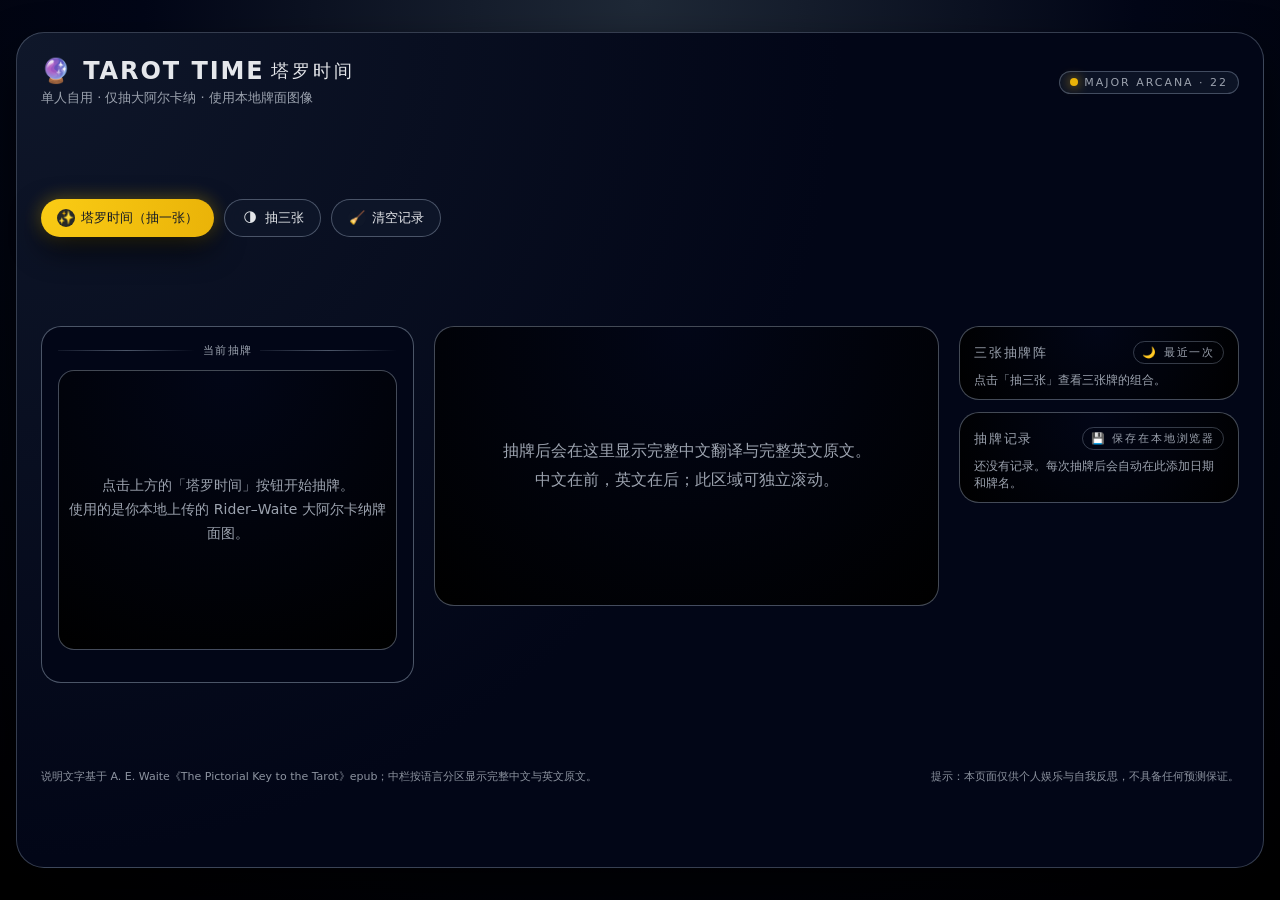
==== commit 42b99eca: "Update index.html" ====
--- a/index.html
+++ b/index.html
@@ -264,6 +264,40 @@
       margin-bottom: 6px;
     }
 
+    .card-reminder {
+      margin: 10px 0 8px;
+      padding: 10px 12px;
+      border-radius: 14px;
+      background: linear-gradient(
+        to right,
+        rgba(234, 179, 8, 0.16),
+        rgba(15, 23, 42, 0.88)
+      );
+      border: 1px solid rgba(234, 179, 8, 0.45);
+      font-size: 14px;
+      line-height: 1.65;
+      color: #fef3c7;
+    }
+
+    .reading-section {
+      padding: 14px 16px;
+      border-radius: 16px;
+      background: rgba(15, 23, 42, 0.72);
+      border: 1px solid rgba(148, 163, 184, 0.24);
+    }
+
+    .reading-section + .reading-section {
+      margin-top: 14px;
+    }
+
+    .reading-section h3 {
+      font-size: 13px;
+      letter-spacing: 0.14em;
+      text-transform: uppercase;
+      color: var(--accent);
+      margin-bottom: 10px;
+    }
+
     .card-desc {
       font-size: 13px;
       line-height: 1.6;
@@ -608,8 +642,8 @@
     <!-- 中间：Waite 原文与中文翻译 -->
     <section class="reading-panel empty" id="reading-panel">
       <div>
-        抽牌后会在这里显示 A. E. Waite 原文与逐句中文翻译。<br />
-        为适应长文本，此区域可独立滚动。
+        抽牌后会在这里显示完整中文翻译与完整英文原文。<br />
+        中文在前，英文在后；此区域可独立滚动。
       </div>
     </section>
 
@@ -637,7 +671,7 @@
     </aside>
 
     <footer class="footer">
-      <div>说明文字基于 A. E. Waite《The Pictorial Key to the Tarot》epub；中栏保留大阿尔卡纳原文并逐句翻译。</div>
+      <div>说明文字基于 A. E. Waite《The Pictorial Key to the Tarot》epub；中栏按语言分区显示完整中文与英文原文。</div>
       <div>提示：本页面仅供个人娱乐与自我反思，不具备任何预测保证。</div>
     </footer>
   </div>
@@ -653,8 +687,10 @@
             "en": "The Fool",
             "cn": "愚者",
             "file": "RWS_Tarot_00_Fool.jpg",
-            "waiteDescEn": "With light step, as if earth and its trammels had little power to restrain him, a young man in gorgeous vestments pauses at the brink of a precipice among the great heights of the world; he surveys the blue distance before him-its expanse of sky rather than the prospect below. His act of eager walking is still indicated, though he is stationary at the given moment; his dog is still bounding. The edge which opens on the depth has no terror; it is as if angels were waiting to uphold him, if it came about that he leaped from the height. His countenance is full of intelligence and expectant dream. He has a rose in one hand and in the other a costly wand, from which depends over his right shoulder a wallet curiously embroidered. He is a prince of the other world on his travels through this one-all amidst the morning glory, in the keen air. The sun, which shines behind him, knows whence he came, whither he is going, and how he will return by another path after many days. He is the spirit in search of experience. Many symbols of the Instituted Mysteries are summarized in this card, which reverses, under high warrants, all the confusions that have preceded it. In his Manual of Cartomancy, Grand Orient has a curious suggestion of the office of Mystic Fool, as apart of his process in higher divination; but it might call for more than ordinary gifts to put it into operation. We shall see how the card fares according to the common arts of fortune-telling, and it will be an example, to those who can discern, of the fact, otherwise so evident, that the Trumps Major had no place originally in the arts of psychic gambling, when cards are used as the counters and pretexts. Of the circumstances under which this art arose we know, however, very little. The conventional explanations say that the Fool signifies the flesh, the sensitive life, and by a peculiar satire its subsidiary name was at one time the alchemist, as depicting folly at the most insensate stage.",
-            "waiteDescCn": "他步履轻盈，仿佛大地及其束缚几乎没有力量阻止他；一名身着华服的年轻人停在世界高处的悬崖边，凝望面前的蓝色远方，注视的是广阔天空而不是下方景物。虽然此刻他静止不动，他急切行走的动作仍被显示出来；他的狗仍在跳跃。通向深渊的边缘并不令他恐惧；仿佛若他从高处跃下，天使正在等待托住他。他的面容充满智慧与期待的梦。他一手拿着玫瑰，另一手拿着昂贵的手杖；手杖上从右肩垂下一只精巧刺绣的钱袋。他是另一个世界的王子，在此世界中旅行，置身清晨的荣耀与清冽空气之间。照在他身后的太阳知道他从何而来、将往何处去，以及许多日之后他如何经由另一条道路返回。他是寻找经验的精神。受传授奥秘的许多象征都汇总在此牌中；在高等权威之下，它推翻了此前围绕它的一切混乱。在我 1888 年的《塔罗牌》中，我已说明，神秘学解释者对这张牌所采用的排列完全错误，并且对于其本义，通常也有错置。它一直被视为零号牌，并由此被当作没有数字；但考虑到塔罗中通常的大阿尔卡纳排列，任何牌号都比这个无数字的位置更适合它。Éliphas Lévi 知道情况本应不同，但他把零号安排在第二十与第二十一牌之间，也就是说他把它看作最高意义上的被拯救者，也就是从卡帕纳中出来者。从表面上看，人们可能把它说成愚蠢的状态，但在另一个更深层面上，它就是奥秘状态。它曾一度被附名为炼金术士，因为它把愚蠢描绘到最无意义的阶段。"
+            "waiteDescEn": "With light step, as if earth and its trammels had little power to restrain him, a young man in gorgeous vestments pauses at the brink of a precipice among the great heights of the world; he surveys the blue distance before him-its expanse of sky rather than the prospect below. His act of eager walking is still indicated, though he is stationary at the given moment; his dog is still bounding. The edge which opens on the depth has no terror; it is as if angels were waiting to uphold him, if it came about that he leaped from the height. His countenance is full of intelligence and expectant dream. He has a rose in one hand and in the other a costly wand, from which depends over his right shoulder a wallet curiously embroidered. He is a prince of the other world on his travels through this one-all amidst the morning glory, in the keen air. The sun, which shines behind him, knows whence he came, whither he is going, and how he will return by another path after many days. He is the spirit in search of experience. Many symbols of the Instituted Mysteries are summarized in this card, which reverses, under high warrants, all the confusions that have preceded it.",
+            "waiteDescCn": "他步履轻盈，仿佛尘世束缚难以限制他；身着华服的年轻人停在世界高处的悬崖边，望向蓝色远方。他的狗仍在跳跃，深渊边缘并不令他恐惧；他像来自另一世界的王子，在此世旅行，是寻找经验的精神。",
+            "waiteMeaningEn": "Folly, mania, extravagance, intoxication, delirium, frenzy, bewrayment. Reversed : Negligence, absence, distribution, carelessness, apathy, nullity, vanity.",
+            "waiteMeaningCn": "愚行、狂热、奢纵、醉态、谵妄、狂乱、泄露。逆位：疏忽、缺席、分散、粗心、冷漠、空无、虚荣。"
       },
       {
             "id": 1,
@@ -663,8 +699,10 @@
             "en": "The Magician",
             "cn": "魔术师",
             "file": "RWS_Tarot_01_Magician.jpg",
-            "waiteDescEn": "A youthful figure in the robe of a magician, having the countenance of divine Apollo, with smile of confidence and shining eyes. Above his head is the mysterious sign of the Holy Spirit, the sign of life, like an endless cord, forming the figure 8 in a horizontal position {infinity symbol}. About his waist is a serpent-cincture, the serpent appearing to devour its own tail. This is familiar to most as a conventional symbol of eternity, but here it indicates more especially the eternity of attainment in the spirit. In the Magician's right hand is a wand raised towards heaven, while the left hand is pointing to the earth. This dual sign is known in very high grades of the Instituted Mysteries; it shews the descent of grace, virtue and light, drawn from things above and derived to things below. The suggestion throughout is therefore the possession and communication of the Powers and Gifts of the Spirit. On the table in front of the Magician are the symbols of the four Tarot suits, signifying the elements of natural life, which lie like counters before the adept, and he adapts them as he wills. Beneath are roses and lilies, the flos campi and lilium convallium, changed into garden flowers, to shew the culture of aspiration. This card signifies the divine motive in man, reflecting God, the will in the liberation of its union with that which is above. It is also the unity of individual being on all planes, and in a very high sense it is thought, in the fixation thereof. With further reference to what I have called the sign of life and its connexion with the number 8, it may be remembered that Christian Gnosticism speaks of rebirth in Christ as a change \"unto the Ogdoad.\" The mystic number is termed Jerusalem above, the Land flowing with Milk and Honey, the Holy Spirit and the Land of the Lord. According to Martinism, 8 is the number of Christ.",
-            "waiteDescCn": "一位年轻人身着魔术师长袍，面容如神圣的阿波罗，带着自信的微笑和明亮的眼睛。他头上方是圣灵的神秘标记，也是生命的标记，像一条无尽的绳索，形成横置的数字八，即无限符号。他腰间束着蛇形腰带，蛇仿佛正在吞食自己的尾巴。多数人熟悉这是一种约定俗成的永恒象征，但在这里它更特别地指向精神成就的永恒。魔术师右手举杖指向天空，左手指向大地。这一双重手势在受传授的奥秘中属于很高的等级；它显示恩典、德性与光从上方被引下，并传递到下方。因此，整张牌的暗示是拥有并传达精神的力量与恩赐。魔术师面前的桌上有塔罗四种花色的象征，表示自然生命的元素；它们像筹码一样摆在行家面前，由他按自己的意志运用。下方是玫瑰与百合，即“田野之花”和“谷中百合”，被转化为园中之花，以显示志向的培育。此牌象征人内在的神圣动机，反映上帝；也象征意志在与上方相结合时获得解放。它也是个体存在在一切层面上的统一；在非常高的意义上，它是思想，并且是思想的固定成形。进一步说到我称为生命标记及其与数字八的联系，可以记得基督教诺斯替主义把在基督中的重生称为进入“八数界”的变化。这个神秘数字被称为上方的耶路撒冷、流奶与蜜之地、圣灵以及主之地。依照马丁主义，八是基督的数字。"
+            "waiteDescEn": "A youthful figure in the robe of a magician, having the countenance of divine Apollo, with smile of confidence and shining eyes. Above his head is the mysterious sign of the Holy Spirit, the sign of life, like an endless cord, forming the figure 8 in a horizontal position {infinity symbol}. About his waist is a serpent-cincture, the serpent appearing to devour its own tail. This is familiar to most as a conventional symbol of eternity, but here it indicates more especially the eternity of attainment in the spirit. In the Magician's right hand is a wand raised towards heaven, while the left hand is pointing to the earth. This dual sign is known in very high grades of the Instituted Mysteries; it shews the descent of grace, virtue and light, drawn from things above and derived to things below. The suggestion throughout is therefore the possession and communication of the Powers and Gifts of the Spirit. On the table in front of the Magician are the symbols of the four Tarot suits, signifying the elements of natural life, which lie like counters before the adept, and he adapts them as he wills. Beneath are roses and lilies, the flos campi and lilium convallium , changed into garden flowers, to shew the culture of aspiration. This card signifies the divine motive in man, reflecting God, the will in the liberation of its union with that which is above. It is also the unity of individual being on all planes, and in a very high sense it is thought, in the fixation thereof. With further reference to what I have called the sign of life and its connexion with the number 8, it may be remembered that Christian Gnosticism speaks of rebirth in Christ as a change \"unto the Ogdoad.\" The mystic number is termed Jerusalem above, the Land flowing with Milk and Honey, the Holy Spirit and the Land of the Lord. According to Martinism, 8 is the number of Christ.",
+            "waiteDescCn": "年轻的魔术师面带阿波罗般的神情、自信微笑和明亮双眼；头上有生命与圣灵的无限符号，腰间蛇形腰带象征永恒。他右手举杖指天，左手指地，桌上四花色象征自然生命的元素，任由行家运用。",
+            "waiteMeaningEn": "Skill, diplomacy, address, subtlety; sickness, pain, loss, disaster, snares of enemies; self-confidence, will; the Querent, if male. Reversed : Physician, Magus, mental disease, disgrace, disquiet.",
+            "waiteMeaningCn": "技能、外交手腕、机敏与精微；也可指疾病、痛苦、损失、灾祸、敌人的圈套；自信、意志；若问卜者为男性，也可代表问卜者本人。逆位：医师、贤者、精神疾患、耻辱、不安。"
       },
       {
             "id": 2,
@@ -673,8 +711,10 @@
             "en": "The High Priestess",
             "cn": "女祭司",
             "file": "RWS_Tarot_02_High_Priestess.jpg",
-            "waiteDescEn": "She has the lunar crescent at her feet, a horned diadem on her head, with a globe in the middle place, and a large solar cross on her breast. The scroll in her hands is inscribed with the word Tora, signifying the Greater Law, the Secret Law and the second sense of the Word. It is partly covered by her mantle, to shew that some things are implied and some spoken. She is seated between the white and black pillars--J. and B.--of the mystic Temple, and the veil of the Temple is behind her: it is embroidered with palms and pomegranates. The vestments are flowing and gauzy, and the mantle suggests light--a shimmering radiance. She has been called occult Science on the threshold of the Sanctuary of Isis, but she is really the Secret Church, the House which is of God and man. She represents also the Second Marriage of the Prince who is no longer of this world; she is the spiritual Bride and Mother, the daughter of the stars and the Higher Garden of Eden. She is, in fine, the Queen of the borrowed light, but this is the light of all. She is the Moon nourished by the milk of the Supernal Mother. In a manner, she is also the Supernal Mother herself--that is to say, she is the bright reflection. It is in this sense of reflection that her truest and highest name in bolism is Shekinah --the co-habiting glory. According to Kabalism, there is a Shekinah both above and below. In the superior world it is called Binah, the Supernal Understanding which reflects to the emanations that are beneath. In the lower world it is MaIkuth --that world being, for this purpose, understood as a blessed Kingdom that with which it is made blessed being the Indwelling Glory. Mystically speaking, the Shekinah is the Spiritual Bride of the just man, and when he reads the Law she gives the Divine meaning. There are some respects in which this card is the highest and holiest of the Greater Arcana.",
-            "waiteDescCn": "她脚下有月牙，头戴有角冠冕，中央有一颗球体，胸前有巨大的太阳十字。她手中的卷轴写着“Tora”，表示更大的律法、秘密的律法，以及圣言的第二层意义。卷轴的一部分被她的披 mantle 遮住，以显示有些事只是暗示，有些事则被说出。她坐在神秘圣殿的黑白两柱之间，即 J 与 B 两柱；圣殿的帷幕在她身后，绣有棕榈和石榴。她的衣袍流动而轻薄，披 mantle 暗示光，如闪烁的辉辉。她曾被称为伊西斯圣所门槛上的隐秘科学，但她真正是秘密教会，是属于上帝与人的殿。她也代表已不再属于此世的王子的第二次婚姻；她是精神的新娘与母亲，是星辰之女，也是更高的伊甸园。总之，她是借来之光的女王，但这光属于一切。她是月亮，由超上母亲的乳汁滋养。在某种方式上，她也是超上母亲自身，也就是说，她是明亮的反映。正是在这种反映的意义上，她在象征中最真实、最高的名字是 Shekinah，即同住的荣耀。依照卡巴拉，上方与下方各有一个 Shekinah。在较高的世界中，它名为 Binah，即超上的理解，它向下方的流溢反射。在较低的世界中，它是 Malkuth；在这里，这个世界被理解为一个蒙福的王国，而使它蒙福者就是内住的荣耀。从神秘意义上说，Shekinah 是义人的精神新娘；当他阅读律法时，她给予神圣意义。在某些方面，此牌是大阿尔卡纳中最高也最神圣的牌。"
+            "waiteDescEn": "She has the lunar crescent at her feet, a horned diadem on her head, with a globe in the middle place, and a large solar cross on her breast. The scroll in her hands is inscribed with the word Tora , signifying the Greater Law, the Secret Law and the second sense of the Word. It is partly covered by her mantle, to shew that some things are implied and some spoken. She is seated between the white and black pillars--J. and B.--of the mystic Temple, and the veil of the Temple is behind her: it is embroidered with palms and pomegranates. The vestments are flowing and gauzy, and the mantle suggests light--a shimmering radiance. She has been called occult Science on the threshold of the Sanctuary of Isis, but she is really the Secret Church, the House which is of God and man.",
+            "waiteDescCn": "她脚下有月牙，头戴有球体的角状冠冕，胸前有太阳十字；手中卷轴写着 Tora，象征更高与隐秘的律法。她坐在黑白双柱之间，身后圣殿帷幕绣有棕榈与石榴，衣袍流动而轻透，披风像闪烁的光。",
+            "waiteMeaningEn": "Secrets, mystery, the future as yet unrevealed; the woman who interests the Querent, if male; the Querent herself, if female; silence, tenacity; mystery, wisdom, science. Reversed : Passion, moral or physical ardour, conceit, surface knowledge.",
+            "waiteMeaningCn": "秘密、神秘、尚未揭示的未来；若问卜者为男性，指其所关心的女性；若为女性，指问卜者本人；沉默、坚韧；神秘、智慧、学问。逆位：热情、道德或肉体上的炽热、虚荣、表层知识。"
       },
       {
             "id": 3,
@@ -683,8 +723,10 @@
             "en": "The Empress",
             "cn": "皇后",
             "file": "RWS_Tarot_03_Empress.jpg",
-            "waiteDescEn": "A stately figure, seated, having rich vestments and royal aspect, as of a daughter of heaven and earth. Her diadem is of twelve stars, gathered in a cluster. The symbol of Venus is on the shield which rests near her. A field of corn is ripening in front of her, and beyond there is a fall of water. The sceptre which she bears is surmounted by the globe of this world. She is the inferior Garden of Eden, the Earthly Paradise, all that is symbolized by the visible house of man. She is not Regina coeli, but she is still refugium peccatorum, the fruitful mother of thousands. There are also certain aspects in which she has been correctly described as desire and the wings thereof, as the woman clothed with the sun, as Gloria Mundi and the veil of the Sanctum Sanctorum; but she is not, I may add, the soul that has attained wings, unless all the symbolism is counted up another and unusual way. She is above all things universal fecundity and the outer sense of the Word. This is obvious, because there is no direct message which has been given to man like that which is borne by woman; but she does not herself carry its interpretation. In another order of ideas, the card of the Empress signifies the door or gate by which an entrance is obtained into this life, as into the Garden of Venus; and then the way which leads out therefrom, into that which is beyond, is the secret known to the High Priestess: it is communicated by her to the elect. Most old attributions of this card are completely wrong on the symbolism--as, for example, its identification with the Word, Divine Nature, the Triad, and so forth.",
-            "waiteDescCn": "一位庄严的人物端坐着，衣饰华美，具有王者气象，仿佛天地之女。她的冠冕由十二颗星聚成一簇。维纳斯的符号在靠近她的盾牌上。她面前有一片正在成熟的麦田，远处有一道瀑布。她所持权杖顶端是此世界的球体。她是较低的伊甸园、尘世的天堂，以及由人的可见居所所象征的一切。她不是天后，但仍是“罪人之庇护所”，是千万生命的丰饶母亲。还有一些方面，人们正确地把她描述为欲望及其羽翼，描述为披着太阳的女人，描述为世界的荣耀和至圣所的帷幕；但我要补充的是，她并不是已经获得羽翼的灵魂，除非人们以另一种不寻常的方式计算全部象征。她首先是一切事物的普遍繁殖力，也是圣言的外在意义。这一点很明显，因为没有什么直接信息像女性所承载的那样给予人；但她自身并不携带其解释。在另一组观念中，皇后牌象征进入此生命的门或入口，如同进入维纳斯花园；而从此处通向彼岸的道路，则是女祭司所知道的秘密，并由她传达给被选者。关于此牌的大多数旧归属在象征上完全错误，例如把它认同为圣言、神圣本性、三位一体等等。"
+            "waiteDescEn": "A stately figure, seated, having rich vestments and royal aspect, as of a daughter of heaven and earth. Her diadem is of twelve stars, gathered in a cluster. The symbol of Venus is on the shield which rests near her. A field of corn is ripening in front of her, and beyond there is a fall of water.",
+            "waiteDescCn": "她是庄严的坐姿人物，衣饰华贵、气质如天地之女；冠冕由十二颗星聚成。维纳斯符号在她身旁的盾上，前方麦田成熟，远处有瀑布。",
+            "waiteMeaningEn": "Fruitfulness, action, initiative, length of days; the unknown, clandestine; also difficulty, doubt, ignorance. Reversed : Light, truth, the unravelling of involved matters, public rejoicings; according to another reading, vacillation.",
+            "waiteMeaningCn": "丰饶、行动、主动、长寿；未知与隐秘；也指困难、疑虑、无知。逆位：光明、真相、复杂事情的解开、公众的欢庆；另一种读法为犹豫不决。"
       },
       {
             "id": 4,
@@ -693,8 +735,10 @@
             "en": "The Emperor",
             "cn": "皇帝",
             "file": "RWS_Tarot_04_Emperor.jpg",
-            "waiteDescEn": "He has a form of the Crux ansata for his sceptre and a globe in his left hand. He is a crowned monarch--commanding, stately, seated on a throne, the arms of which axe fronted by rams' heads. He is executive and realization, the power of this world, here clothed with the highest of its natural attributes. He is occasionally represented as seated on a cubic stone, which, however, confuses some of the issues. He is the virile power, to which the Empress responds, and in this sense is he who seeks to remove the Veil of Isis; yet she remains virgo intacta. It should be understood that this card and that of the Empress do not precisely represent the condition of married life, though this state is implied. On the surface, as I have indicated, they stand for mundane royalty, uplifted on the seats of the mighty; but above this there is the suggestion of another presence. They signify also--and the male figure especially--the higher kingship, occupying the intellectual throne. Hereof is the lordship of thought rather than of the animal world. Both personalities, after their own manner, are \"full of strange experience,\" but theirs is not consciously the wisdom which draws from a higher world. The Emperor has been described as (a) will in its embodied form, but this is only one of its applications, and (b) as an expression of virtualities contained in the Absolute Being--but this is fantasy.",
-            "waiteDescCn": "他的权杖呈生命十字的形态，左手持有一个球体。他是一位加冕的君主，威严而庄重地端坐王座；王座扶手前端饰有公羊头。他是执行力与实现，是此世界的力量，并披上其最高的自然属性。他有时被表现为坐在立方石上，但这会混淆某些问题。他是阳刚的力量，皇后对此作出回应；在这个意义上，他是试图揭开伊西斯面纱者，然而她仍然是完整无损的贞女。应当明白，此牌与皇后牌并不精确代表婚姻生活的状态，虽然这种状态被包含在内。表面上，如我所指出的，它们代表尘世王权，高坐于权贵之座；但在此之上还暗示着另一种临在。它们也象征，尤其是男性形象，较高的王权，即占据理智王座的王权。这里所说的是思想的主宰，而不是动物世界的主宰。两个个性以各自的方式都“充满奇异经验”，但他们并不自觉拥有来自更高世界的智慧。皇帝曾被描述为意志的具身形式，但这只是它的一种应用；也被描述为绝对存在中所含潜能的表达，但这是幻想。"
+            "waiteDescEn": "He has a form of the Crux ansata for his sceptre and a globe in his left hand. He is a crowned monarch--commanding, stately, seated on a throne, the arms of which axe fronted by rams' heads.",
+            "waiteDescCn": "他以生命十字形权杖和左手中的地球为标志，是一位加冕的君主，威严而端坐王座，王座扶手前饰有公羊头。",
+            "waiteMeaningEn": "Stability, power, protection, realization; a great person; aid, reason, conviction; also authority and will. Reversed : Benevolence, compassion, credit; also confusion to enemies, obstruction, immaturity.",
+            "waiteMeaningCn": "稳定、力量、保护、实现；重要人物；援助、理性、信念；也指权威与意志。逆位：仁慈、同情、信用；也可指敌人的混乱、阻碍、未成熟。"
       },
       {
             "id": 5,
@@ -703,8 +747,10 @@
             "en": "The Hierophant",
             "cn": "教皇",
             "file": "RWS_Tarot_05_Hierophant.jpg",
-            "waiteDescEn": "He wears the triple crown and is seated between two pillars, but they are not those of the Temple which is guarded by the High Priestess. In his left hand he holds a sceptre terminating in the triple cross, and with his right hand he gives the well-known ecclesiastical sign which is called that of esotericism, distinguishing between the manifest and concealed part of doctrine. It is noticeable in this connexion that the High Priestess makes no sign. At his feet are the crossed keys, and two priestly ministers in albs kneel before him. He has been usually called the Pope, which is a particular application of the more general office that he symbolizes. He is the ruling power of external religion, as the High Priestess is the prevailing genius of the esoteric, withdrawn power. The proper meanings of this card have suffered woeful admixture from nearly all hands. Grand Orient says truly that the Hierophant is the power of the keys, exoteric orthodox doctrine, and the outer side of the life which leads to the doctrine; but he is certainly not the prince of occult doctrine, as another commentator has suggested. He is rather the summa totius theologiæ, when it has passed into the utmost rigidity of expression; but he symbolizes also all things that are righteous and sacred on the manifest side. As such, he is the channel of grace belonging to the world of institution as distinct from that of Nature, and he is the leader of salvation for the human race at large. He is the order and the head of the recognized hierarchy, which is the reflection of another and greater hierarchic order; but it may so happen that the pontiff forgets the significance of this his symbolic state and acts as if he contained within his proper measures all that his sign signifies or his symbol seeks to shew forth. He is not, as it has been thought, philosophy-except on the theological side; he is not inspiration; and he is not religion, although he is a mode of its expression.",
-            "waiteDescCn": "他戴三重冠，坐在两根柱子之间，但这不是女祭司所守护的圣殿之柱。他左手持一柄以三重十字结束的权杖，右手作出著名的教会手势；这个手势被称为秘传主义的手势，用以区分教义中显明与隐藏的部分。值得注意的是，在这一点上女祭司并不作手势。他脚下有交叉的钥匙，两名穿白袍的祭司侍者跪在他面前。他通常被称为教皇，但这只是他所象征的更普遍职能的一种特定应用。他是外在宗教的统治力量，正如女祭司是内秘、隐退力量的主导精神。此牌的正当含义在几乎所有人手中都遭受了可悲的混杂。Grand Orient 说得正确：教皇是钥匙的力量、显教正统教义，以及通向教义之生活的外在面；但他绝不是另一位注释者所说的隐秘教义之王子。他更像是神学大全在表达上达到极端僵硬之后的形态；但他也象征显明层面上一切正义而神圣的事物。因此，他是制度世界中的恩典通道，与自然世界有所区别；他也是整个人类的救赎领袖。他是公认等级秩序的秩序与首领，而这个等级秩序又反映另一个更伟大的等级秩序；但也可能发生这样的情况：这位祭司忘记自己象征状态的意义，并表现得仿佛他在自己的限度内包含了他的标记所表示或他的象征试图显示的一切。他并不像人们所想的那样是哲学，除非在神学方面；他不是灵感；他也不是宗教，虽然他是宗教的一种表达方式。"
+            "waiteDescEn": "He wears the triple crown and is seated between two pillars, but they are not those of the Temple which is guarded by the High Priestess. In his left hand he holds a sceptre terminating in the triple cross, and with his right hand he gives the well-known ecclesiastical sign which is called that of esotericism, distinguishing between the manifest and concealed part of doctrine. It is noticeable in this connexion that the High Priestess makes no sign. At his feet are the crossed keys, and two priestly ministers in albs kneel before him. He has been usually called the Pope, which is a particular application of the more general office that he symbolizes. He is the ruling power of external religion, as the High Priestess is the prevailing genius of the esoteric, withdrawn power.",
+            "waiteDescCn": "他戴三重冠，坐在两根柱子之间；左手持三重十字权杖，右手作出教会的手势，区分教义中显明与隐藏的部分。脚下有交叉钥匙，两名祭司侍者跪在他前方。",
+            "waiteMeaningEn": "Marriage, alliance, captivity, servitude; by another account, mercy and goodness; inspiration; the man to whom the Querent has recourse. Reversed : Society, good understanding, concord, overkindness, weakness.",
+            "waiteMeaningCn": "婚姻、联盟、囚禁、服从；另一说为仁慈与善意；灵感；问卜者求助的人。逆位：社交、良好理解、和谐、过度好心、软弱。"
       },
       {
             "id": 6,
@@ -713,8 +759,10 @@
             "en": "The Lovers",
             "cn": "恋人",
             "file": "RWS_Tarot_06_Lovers.jpg",
-            "waiteDescEn": "The sun shines in the zenith, and beneath is a great winged figure with arms extended, pouring down influences. In the foreground are two human figures, male and female, unveiled before each other, as if Adam and Eve when they first occupied the paradise of the earthly body. Behind the man is the Tree of Life, bearing twelve fruits, and the Tree of the Knowledge of Good and Evil is behind the woman; the serpent is twining round it. The figures suggest youth, virginity, innocence and love before it is contaminated by gross material desire. This is in all simplicity the card of human love, here exhibited as part of the way, the truth and the life. It replaces, by recourse to first principles, the old card of marriage, which I have described previously, and the later follies which depicted man between vice and virtue. In a very high sense, the card is a mystery of the Covenant and Sabbath. The suggestion in respect of the woman is that she signifies that attraction towards the sensitive life which carries within it the idea of the Fall of Man, but she is rather the working of a Secret Law of Providence than a willing and conscious temptress. It is through her imputed lapse that man shall arise ultimately, and only by her can he complete himself. The card is therefore in its way another intimation concerning the great mystery of womanhood. The old meanings fall to pieces of necessity with the old pictures, but even as interpretations of the latter, some of them were of the order of commonplace and others were false in symbolism.",
-            "waiteDescCn": "太阳在天顶照耀，下面有一个巨大的有翼形象伸展双臂，向下倾注影响。前景中有两个人形，一男一女，在彼此面前没有遮蔽，仿佛亚当和夏娃初次占据尘世身体的天堂之时。男人身后是生命树，结有十二枚果实；女人身后是善恶知识树，蛇缠绕其上。这些形象暗示青春、贞洁、无辜，以及尚未被粗重物质欲望污染的爱。简而言之，这是一张人类之爱的牌，在这里作为道路、真理与生命的一部分被展示。它通过回到第一原则，取代了我先前描述过的旧婚姻牌，也取代了后来把人画在恶德与美德之间的愚蠢图像。在非常高的意义上，此牌是圣约与安息日的奥秘。关于第六牌的旧含义，我对其中较高批评的象征价值作了足够说明。在各版本较晚的排列中，有些属于平庸之列，有些在象征上是错误的。"
+            "waiteDescEn": "The sun shines in the zenith, and beneath is a great winged figure with arms extended, pouring down influences. In the foreground are two human figures, male and female, unveiled before each other, as if Adam and Eve when they first occupied the paradise of the earthly body. Behind the man is the Tree of Life, bearing twelve fruits, and the Tree of the Knowledge of Good and Evil is behind the woman; the serpent is twining round it. The figures suggest youth, virginity, innocence and love before it is contaminated by gross material desire. This is in all simplicity the card of human love, here exhibited as part of the way, the truth and the life. It replaces, by recourse to first principles, the old card of marriage, which I have described previously, and the later follies which depicted man between vice and virtue. In a very high sense, the card is a mystery of the Covenant and Sabbath.",
+            "waiteDescCn": "太阳在天顶照耀，巨大的有翼形象伸展双臂，向下倾注影响。前景中男女彼此坦露，如亚当与夏娃初入身体的天堂；生命之树在男子身后，善恶知识树与蛇在女子身后。",
+            "waiteMeaningEn": "Attraction, love, beauty, trials overcome. Reversed : Failure, foolish designs. Another account speaks of marriage frustrated and contrarieties of all kinds.",
+            "waiteMeaningCn": "吸引、爱情、美、克服考验。逆位：失败、愚蠢的计划。另一说为婚姻受阻以及各种相反情形。"
       },
       {
             "id": 7,
@@ -723,8 +771,10 @@
             "en": "The Chariot",
             "cn": "战车",
             "file": "RWS_Tarot_07_Chariot.jpg",
-            "waiteDescEn": "An erect and princely figure carrying a drawn sword and corresponding, broadly speaking, to the traditional description which I have given in the first part. On the shoulders of the victorious hero are supposed to be the Urim and Thummim. He has led captivity captive; he is conquest on all planes--in the mind, in science, in progress, in certain trials of initiation. He has thus replied to the sphinx, and it is on this account that I have accepted the variation of Éliphas Lévi; two sphinxes thus draw his chariot. He is above all things triumph in the mind. It is to be understood for this reason (a) that the question of the sphinx is concerned with a Mystery of Nature and not of the world of Grace, to which the charioteer could offer no answer; (b) that the planes of his conquest are manifest or external and not within himself; (c) that the liberation which he effects may leave himself in the bondage of the logical understanding; (d) that the tests of initiation through which he has passed in triumph are to be understood physically or rationally; and (e) that if he came to the pillars of that Temple between which the High Priestess is seated, he could not open the scroll called Tora, nor if she questioned him could he answer. He is not hereditary royalty and he is not priesthood.",
-            "waiteDescCn": "一个挺立而具王子气质的人物持着出鞘之剑，大体上对应我在第一部分给出的传统描述。据说这位胜利英雄的肩上有乌陵与土明。他已经“掳掠了被掳者”；他是在一切层面上的征服，包括心智、科学、进步以及某些入门试炼。因此他已经回答了斯芬克斯，也正因如此我接受了 Éliphas Lévi 的变体；于是两只斯芬克斯拉着他的战车。他首先是心智中的胜利。应当理解，一，问题有关理解者；二，战车的平面以及他的胜利不在自然界中，而在被解放心智的支柱中。他对于制度化奥秘的继承是合乎逻辑的，而非事实上的。他的征服可能承载着推理之剑；但他不是继承祭司职能者，女祭司不可能在他脚下读到圣言，若她询问他，他也无法回答。他既不是世袭王权，也不是祭司职分。"
+            "waiteDescEn": "An erect and princely figure carrying a drawn sword and corresponding, broadly speaking, to the traditional description which I have given in the first part. On the shoulders of the victorious hero are supposed to be the Urim and Thummim . He has led captivity captive; he is conquest on all planes--in the mind, in science, in progress, in certain trials of initiation. He has thus replied to the sphinx, and it is on this account that I have accepted the variation of Éliphas Lévi; two sphinxes thus draw his chariot. He is above all things triumph in the mind.",
+            "waiteDescCn": "一位挺立的王者形象持出鞘之剑，肩上象征乌陵与土明。他已俘获囚禁本身，是各层面的胜利：心智、学问、进步与某些启蒙试炼；两只斯芬克斯牵引他的战车。",
+            "waiteMeaningEn": "Succour, providence also war, triumph, presumption, vengeance, trouble. Reversed : Riot, quarrel, dispute, litigation, defeat.",
+            "waiteMeaningCn": "援助、天佑；也指战争、胜利、自负、复仇、麻烦。逆位：骚乱、争吵、争端、诉讼、失败。"
       },
       {
             "id": 8,
@@ -733,8 +783,10 @@
             "en": "Strength",
             "cn": "力量",
             "file": "RWS_Tarot_08_Strength.jpg",
-            "waiteDescEn": "A woman, over whose head there broods the same symbol of life which we have seen in the card of the Magician, is closing the jaws of a lion. The only point in which this design differs from the conventional presentations is that her beneficent fortitude has already subdued the lion, which is being led by a chain of flowers. For reasons which satisfy myself, this card has been interchanged with that of justice, which is usually numbered eight. As the variation carries nothing with it which will signify to the reader, there is no cause for explanation. Fortitude, in one of its most exalted aspects, is connected with the Divine Mystery of Union; the virtue, of course, operates in all planes, and hence draws on all in its symbolism. It connects also with innocentia inviolata, and with the strength which resides in contemplation. These higher meanings are, however, matters of inference, and I do not suggest that they are transparent on the surface of the card. They are intimated in a concealed manner by the chain of flowers, which signifies, among many other things, the sweet yoke and the light burden of Divine Law, when it has been taken into the heart of hearts. The card has nothing to do with self-confidence in the ordinary sense, though this has been suggested--but it concerns the confidence of those whose strength is God, who have found their refuge in Him. There is one aspect in which the lion signifies the passions, and she who is called Strength is the higher nature in its liberation. It has walked upon the asp and the basilisk and has trodden down the lion and the dragon.",
-            "waiteDescCn": "一个女人正在合上狮子的口，她头上方盘旋着我们在魔术师牌中见过的同一生命符号。这个设计与传统表现的唯一不同之处在于，她仁慈的坚忍已经驯服了狮子，而狮子正由一条花链牵引。出于令我自己满意的理由，此牌与通常编号为八的正义牌互换了位置。由于这种变动并不携带会向读者表示意义的东西，因此没有解释的必要。坚忍在其最高层面之一，与合一的神圣奥秘相连；这种德性当然在一切层面运作，因此在象征上也吸纳一切。它也与不可侵犯的纯真相连，并与存在于沉思中的力量相连。这些较高的含义却是推论出来的，我并不建议超出其在图像上的显明含义来解读。在通常的说法中，这张牌与“力量”有关；但这是本义之外的第二义；我也不觉得这里与自信有关，至少不是通常意义上的自信。力量在其最崇高的本性中与之前的魔术师和之后的战车相连。它也关乎纯真的信任，关乎其力量在沉思中获得庇护。它曾行走在虺蛇与毒蛇之上，并踏下狮子与巨龙。"
+            "waiteDescEn": "A woman, over whose head there broods the same symbol of life which we have seen in the card of the Magician, is closing the jaws of a lion. The only point in which this design differs from the conventional presentations is that her beneficent fortitude has already subdued the lion, which is being led by a chain of flowers. For reasons which satisfy myself, this card has been interchanged with that of justice, which is usually numbered eight. As the variation carries nothing with it which will signify to the reader, there is no cause for explanation. Fortitude, in one of its most exalted aspects, is connected with the Divine Mystery of Union; the virtue, of course, operates in all planes, and hence draws on all in its symbolism. It connects also with innocentia inviolata , and with the strength which resides in contemplation.",
+            "waiteDescCn": "一名女子合上狮子的口，头顶有与魔术师相同的生命符号。她仁慈的坚忍已经驯服狮子，狮子被花链牵引；这张牌象征最崇高意义上的力量。",
+            "waiteMeaningEn": "Power, energy, action, courage, magnanimity; also complete success and honours. Reversed : Despotism, abuse if power, weakness, discord, sometimes even disgrace.",
+            "waiteMeaningCn": "力量、能量、行动、勇气、宽宏；也指完全的成功与荣誉。逆位：专横、滥用力量、软弱、不和，有时甚至为耻辱。"
       },
       {
             "id": 9,
@@ -743,8 +795,10 @@
             "en": "The Hermit",
             "cn": "隐者",
             "file": "RWS_Tarot_09_Hermit.jpg",
-            "waiteDescEn": "The variation from the conventional models in this card is only that the lamp is not enveloped partially in the mantle of its bearer, who blends the idea of the Ancient of Days with the Light of the World It is a star which shines in the lantern. I have said that this is a card of attainment, and to extend this conception the figure is seen holding up his beacon on an eminence. Therefore the Hermit is not, as Court de Gebelin explained, a wise man in search of truth and justice; nor is he, as a later explanation proposes, an especial example of experience. His beacon intimates that \"where I am, you also may be.\" It is further a card which is understood quite incorrectly when it is connected with the idea of occult isolation, as the protection of personal magnetism against admixture. This is one of the frivolous renderings which we owe to Éliphas Lévi. It has been adopted by the French Order of Martinism and some of us have heard a great deal of the Silent and Unknown Philosophy enveloped by his mantle from the knowledge of the profane. In true Martinism, the significance of the term Philosophe inconnu was of another order. It did not refer to the intended concealment of the Instituted Mysteries, much less of their substitutes, but--like the card itself--to the truth that the Divine Mysteries secure their own protection from those who are unprepared.",
-            "waiteDescCn": "此牌与传统模型的差异只在于灯没有部分被披 mantle 遮住。此牌在本质上体现精神完成的观念，因此其老人形象面向他的前方。它显示保护与引导，而这正如我所说，是大礼物的恩典。然而，他的灯含有星的光芒。应当知道，这是所到达之处的标记，并且在峰顶上方不再可能有更高处。因此，隐者不是在寻找真理与正义，如 Court de Gébelin 所解释；也不像后来一种解释所说，是经验的特殊例子。他的灯塔暗示“我所在之处，你们也可以在那里”。进一步说，这张牌被人相当不当地与隐秘孤立的观念相连，用来作为个人磁力抵抗混杂的安全保障。事实上它更像是一张成就牌，正如我们已经看到，延展在整个序列中的大阿尔卡纳并不是通过较低层面的字母或路径来形成的。就最后一点而言，真正的卡巴拉解释只关系到它的一小部分。还有人说他的灯是知识之灯，但这只是一种偶然应用；而他的斗篷是谨慎的斗篷，又如我已经指出的，是神圣奥秘保护自己免于未准备者接近的真理。"
+            "waiteDescEn": "The variation from the conventional models in this card is only that the lamp is not enveloped partially in the mantle of its bearer, who blends the idea of the Ancient of Days with the Light of the World It is a star which shines in the lantern. I have said that this is a card of attainment, and to extend this conception the figure is seen holding up his beacon on an eminence. Therefore the Hermit is not, as Court de Gebelin explained, a wise man in search of truth and justice; nor is he, as a later explanation proposes, an especial example of experience. His beacon intimates that",
+            "waiteDescCn": "这张牌与传统图式的差别在于灯并未被持灯者斗篷遮住；他融合了“亘古者”与“世界之光”的意象，灯中有星。他站在高处举起灯塔，因此隐者不是单纯寻求真理的人，而是成就与照明的象征。",
+            "waiteMeaningEn": "Prudence, circumspection; also and especially treason, dissimulation, roguery, corruption. Reversed : Concealment, disguise, policy, fear, unreasoned caution.",
+            "waiteMeaningCn": "谨慎、慎重；也尤其指背叛、伪装、恶作剧、腐败。逆位：隐藏、伪装、策略、恐惧、无理由的谨慎。"
       },
       {
             "id": 10,
@@ -753,8 +807,10 @@
             "en": "Wheel of Fortune",
             "cn": "命运之轮",
             "file": "RWS_Tarot_10_Wheel_of_Fortune.jpg",
-            "waiteDescEn": "In this symbol I have again followed the reconstruction of Éliphas Lévi, who has furnished several variants. It is legitimate--as I have intimated--to use Egyptian symbolism when this serves our purpose, provided that no theory of origin is implied therein. I have, however, presented Typhon in his serpent form. The symbolism is, of course, not exclusively Egyptian, as the four Living Creatures of Ezekiel occupy the angles of the card, and the wheel itself follows other indications of Lévi in respect of Ezekiel's vision, as illustrative of the particular Tarot Key. With the French occultist, and in the design itself, the symbolic picture stands for the perpetual motion of a fluidic universe and for the flux of human life. The Sphinx is the equilibrium therein. The transliteration of Taro as Rota is inscribed on the wheel, counterchanged with the letters of the Divine Name--to shew that Providence is imphed through all. But this is the Divine intention within, and the similar intention without is exemplified by the four Living Creatures. Sometimes the sphinx is represented couchant on a pedestal above, which defrauds the symbolism by stultifying the essential idea of stability amidst movement. Behind the general notion expressed in the symbol there lies the denial of chance and the fatality which is implied therein. It may be added that, from the days of Lévi onward, the occult explanations of this card are--even for occultism itself--of a singularly fatuous kind. It has been said to mean principle, fecundity, virile honour, ruling authority, etc. The findings of common fortune-telling are better than this on their own plane.",
-            "waiteDescCn": "在这个象征中，我再次遵循 Éliphas Lévi 的重构，他提供过若干变体。如我已经暗示过，只要符合我们的目的，使用埃及象征是正当的，前提是其中并不暗示任何起源理论。不过，我把堤丰表现为蛇的形态。当然，这套象征并非完全属于埃及，因为以西结的四活物占据牌的四角，而轮本身也遵循 Lévi 关于以西结异象的其他提示，用来说明这一特定塔罗钥匙。依照这位法国神秘学者，也依照牌面设计本身，象征图像代表流动宇宙的永恒运动，以及人类生命的流转。斯芬克斯就是其中的平衡。Taro 转写为 Rota 被刻在轮上，并与神名的字母交替，以显示天命贯穿一切。但这是内在的神圣意图，而外在的相似意图由四活物体现。有时斯芬克斯被表现为卧在上方的基座上，这会使象征失真，因为它削弱了运动中稳定这一核心观念。隐藏在此象征所表达的一般观念之后的，是对偶然性的否定，以及其中所暗含的必然性。还可以补充说，自 Lévi 以来，关于此牌的隐秘解释，即使对神秘学本身而言，也异常愚钝。有人说它表示原则、繁殖力、阳刚荣誉、统治权威等等。普通算命在自身层面上的发现，反而比这些更好。"
+            "waiteDescEn": "In this symbol I have again followed the reconstruction of Éliphas Lévi, who has furnished several variants. It is legitimate--as I have intimated--to use Egyptian symbolism when this serves our purpose, provided that no theory of origin is implied therein. I have, however, presented Typhon in his serpent form. The symbolism is, of course, not exclusively Egyptian, as the four Living Creatures of Ezekiel occupy the angles of the card, and the wheel itself follows other indications of Lévi in respect of Ezekiel's vision, as illustrative of the particular Tarot Key. With the French occultist, and in the design itself, the symbolic picture stands for the perpetual motion of a fluidic universe and for the flux of human life. The Sphinx is the equilibrium therein. The transliteration of Taro as Rota is inscribed on the wheel, counterchanged with the letters of the Divine Name--to shew that Providence is imphed through all. But this is the Divine intention within, and the similar intention without is exemplified by the four Living Creatures. Sometimes the sphinx is represented couchant on a pedestal above, which defrauds the symbolism by stultifying the essential idea of stability amidst movement.",
+            "waiteDescCn": "这个符号采用了 Éliphas Lévi 的重构，并可借用埃及象征而不暗示起源。四活物占据牌角，轮本身呼应以西结异象；在法国神秘学家的体系中，象征循环运动与宇宙秩序。",
+            "waiteMeaningEn": "Destiny, fortune, success, elevation, luck, felicity. Reversed : Increase, abundance, superfluity.",
+            "waiteMeaningCn": "命运、好运、成功、提升、幸运、幸福。逆位：增加、丰足、过剩。"
       },
       {
             "id": 11,
@@ -763,8 +819,10 @@
             "en": "Justice",
             "cn": "正义",
             "file": "RWS_Tarot_11_Justice.jpg",
-            "waiteDescEn": "As this card follows the traditional symbolism and carries above all its obvious meanings, there is little to say regarding it outside the few considerations collected in the first part, to which the reader is referred. It will be seen, however, that the figure is seated between pillars, like the High Priestess, and on this account it seems desirable to indicate that the moral principle which deals unto every man according to his works--while, of course, it is in strict analogy with higher things;--differs in its essence from the spiritual justice which is involved in the idea of election. The latter belongs to a mysterious order of Providence, in virtue of which it is possible for certain men to conceive the idea of dedication to the highest things. The operation of this is like the breathing of the Spirit where it wills, and we have no canon of criticism or ground of explanation concerning it. It is analogous to the possession of the fairy gifts and the high gifts and the gracious gifts of the poet: we have them or have not, and their presence is as much a mystery as their absence. The law of Justice is not however involved by either alternative. In conclusion, the pillars of Justice open into one world and the pillars of the High Priestess into another.",
-            "waiteDescCn": "由于此牌遵循传统象征，并首先承载其明显含义，所以除第一部分所收集的几点考虑外，关于它几乎没有更多可说，读者可参照那里。然而可以看到，这个人物像女祭司一样坐在柱子之间；因此似乎有必要指出，按照各人行为给予报应的道德原则，虽然当然与更高事物严格相应，但其本质不同于包含在拣选观念中的精神正义。后者属于一种神秘的天命秩序，凭借它，某些人能够构想出献身于最高事物的观念。它的运作就像圣灵随意吹动的气息，而我们没有批判准则或解释基础来说明它。它类似于诗人对精灵礼物、高等礼物和恩典礼物的拥有；我们或有或无，而它们的存在与缺席同样神秘。然而正义的法则并不受任一选择牵连。总之，正义之柱通向一个世界，女祭司之柱通向另一个世界。"
+            "waiteDescEn": "As this card follows the traditional symbolism and carries above all its obvious meanings, there is little to say regarding it outside the few considerations collected in the first part, to which the reader is referred.",
+            "waiteDescCn": "这张牌遵循传统象征，明显承载公平与正义的含义；除前文已有说明外，Waite 在此没有追加太多解释。",
+            "waiteMeaningEn": "Equity, rightness, probity, executive; triumph of the deserving side in law. Reversed : Law in all its departments, legal complications, bigotry, bias, excessive severity.",
+            "waiteMeaningCn": "公平、正当、正直、执行；法律中应得一方的胜利。逆位：法律事务、法律纠纷、偏执、偏见、过度严厉。"
       },
       {
             "id": 12,
@@ -773,8 +831,10 @@
             "en": "The Hanged Man",
             "cn": "倒吊人",
             "file": "RWS_Tarot_12_Hanged_Man (1).jpg",
-            "waiteDescEn": "The gallows from which he is suspended forms a Tau cross, while the figure--from the position of the legs--forms a fylfot cross. There is a nimbus about the head of the seeming martyr. It should be noted (1) that the tree of sacrifice is living wood, with leaves thereon; (2) that the face expresses deep entrancement, not suffering; (3) that the figure, as a whole, suggests life in suspension, but life and not death. It is a card of profound significance, but all the significance is veiled. One of his editors suggests that Éliphas Lévi did not know the meaning, which is unquestionable nor did the editor himself. It has been called falsely a card of martyrdom, a card a of prudence, a card of the Great Work, a card of duty; but we may exhaust all published interpretations and find only vanity. I will say very simply on my own part that it expresses the relation, in one of its aspects, between the Divine and the Universe. He who can understand that the story of his higher nature is imbedded in this symbolism will receive intimations concerning a great awakening that is possible, and will know that after the sacred Mystery of Death there is a glorious Mystery of Resurrection.",
-            "waiteDescCn": "悬挂他的刑架形成 Tau 十字，而人物从双腿姿势看形成卐形十字。这个看似殉道者的头部周围有光轮。应注意三点：一，牺牲之树是活木，上面有叶；二，脸部表现深度入神，而不是痛苦；三，整个人物暗示悬置中的生命，但仍是生命而不是死亡。此牌意义深奥，但全部意义都被遮蔽。一位编辑者认为 Éliphas Lévi 不知道其意义，这一点无疑；而那位编辑者本人也不知道。它曾被错误地称为殉道牌、审慎牌、大业牌、义务牌；但我们可以穷尽所有已发表的解释，发现其中只有虚空。就我自己而言，我只很简单地说，它在某一方面表达了神圣与宇宙之间的关系。凡能理解其较高本性故事嵌入此象征中的人，将会获得关于一种可能的伟大觉醒的暗示，并且会知道，在神圣的死亡奥秘之后，还有荣耀的复活奥秘。"
+            "waiteDescEn": "The gallows from which he is suspended forms a Tau cross, while the figure--from the position of the legs--forms a fylfot cross. There is a nimbus about the head of the seeming martyr. It should be noted (1) that the tree of sacrifice is living wood, with leaves thereon; (2) that the face expresses deep entrancement, not suffering; (3) that the figure, as a whole, suggests life in suspension, but life and not death. It is a card of profound significance, but all the significance is veiled. One of his editors suggests that Éliphas Lévi did not know the meaning, which is unquestionable nor did the editor himself. It has been called falsely a card of martyrdom, a card a of prudence, a card of the Great Work, a card of duty; but we may exhaust all published interpretations and find only vanity.",
+            "waiteDescCn": "悬挂他的架子形成 Tau 十字，人物腿部姿势构成 fylfot 十字；头部有光环。他的脸不是痛苦而是深度入神，整体暗示生命被悬置，但仍是生命而非死亡。",
+            "waiteMeaningEn": "Wisdom, circumspection, discernment, trials, sacrifice, intuition, divination, prophecy. Reversed : Selfishness, the crowd, body politic.",
+            "waiteMeaningCn": "智慧、审慎、辨别力、考验、牺牲、直觉、占卜、预言。逆位：自私、群体、政治体。"
       },
       {
             "id": 13,
@@ -783,8 +843,10 @@
             "en": "Death",
             "cn": "死神",
             "file": "RWS_Tarot_13_Death.jpg",
-            "waiteDescEn": "The veil or mask of life is perpetuated in change, transformation and passage from lower to higher, and this is more fitly represented in the rectified Tarot by one of the apocalyptic visions than by the crude notion of the reaping skeleton. Behind it lies the whole world of ascent in the spirit. The mysterious horseman moves slowly, bearing a black banner emblazoned with the Mystic Rose, which signifies life. Between two pillars on the verge of the horizon there shines the sun of immortality. The horseman carries no visible weapon, but king and child and maiden fall before him, while a prelate with clasped hands awaits his end. There should be no need to point out that the suggestion of death which I have made in connection with the previous card is, of course, to be understood mystically, but this is not the case in the present instance. The natural transit of man to the next stage of his being either is or may be one form of his progress, but the exotic and almost unknown entrance, while still in this life, into the state of mystical death is a change in the form of consciousness and the passage into a state to which ordinary death is neither the path nor gate. The existing occult explanations of the 13th card are, on the whole, better than usual, rebirth, creation, destination, renewal, and the rest.",
-            "waiteDescCn": "生命的面纱或面具在改变、转化以及从低处向高处的通行中得以延续；在修正后的塔罗中，用启示录式的异象来表现它，比用收割骷髅的粗糙观念更恰当。在其背后，是精神上升的整个世界。神秘的骑士缓慢前行，举着饰有神秘玫瑰的黑旗，而这玫瑰象征生命。在地平线边缘的两根柱子之间，不朽的太阳正在闪耀。骑士没有携带可见武器，但国王、孩童和少女都倒在他面前，一位双手合十的高级教士等待自己的结局。没有必要指出，我在上一张牌中关于死亡所作的暗示，当然应作神秘意义上的理解；但当前这一张并非如此。人自然转入其存在的下一阶段，或许是他进步的一种形式；但在仍活于此生时，以异国而几乎未知的方式进入神秘死亡状态，是意识形式的改变，也是进入一种普通死亡既非道路也非门户的状态。第十三牌现有的隐秘解释总体上比平常更好，包括重生、创造、归宿、更新等等。"
+            "waiteDescEn": "The veil or mask of life is perpetuated in change, transformation and passage from lower to higher, and this is more fitly represented in the rectified Tarot by one of the apocalyptic visions than by the crude notion of the reaping skeleton. Behind it lies the whole world of ascent in the spirit. The mysterious horseman moves slowly, bearing a black banner emblazoned with the Mystic Rose, which signifies life. Between two pillars on the verge of the horizon there shines the sun of immortality. The horseman carries no visible weapon, but king and child and maiden fall before him, while a prelate with clasped hands awaits his end.",
+            "waiteDescCn": "生命的面纱在变化、转化与由低向高的过渡中延续。神秘骑士缓慢前行，持黑旗，旗上有象征生命的神秘玫瑰；地平线两柱之间是不朽之阳。",
+            "waiteMeaningEn": "End, mortality, destruction, corruption also, for a man, the loss of a benefactor for a woman, many contrarieties; for a maid, failure of marriage projects. Reversed : Inertia, sleep, lethargy, petrifaction, somnambulism; hope destroyed.",
+            "waiteMeaningCn": "结束、死亡、毁灭、腐败；对男性可指失去恩人，对女性可指诸多不顺，对少女可指婚姻计划失败。逆位：惰性、睡眠、昏沉、僵化、梦游；希望破灭。"
       },
       {
             "id": 14,
@@ -793,8 +855,10 @@
             "en": "Temperance",
             "cn": "节制",
             "file": "RWS_Tarot_14_Temperance.jpg",
-            "waiteDescEn": "A winged angel, with the sign of the sun upon his forehead and on his breast the square and triangle of the septenary. I speak of him in the masculine sense, but the figure is neither male nor female. It is held to be pouring the essences of life from chalice to chalice. It has one foot upon the earth and one upon waters, thus illustrating the nature of the essences. A direct path goes up to certain heights on the verge of the horizon, and above there is a great light, through which a crown is seen vaguely. Hereof is some part of the Secret of Eternal Life, as it is possible to man in his incarnation. All the conventional emblems are renounced herein. So also are the conventional meanings, which refer to changes in the seasons, perpetual movement of life and even the combination of ideas. It is, moreover, untrue to say that the figure symbolizes the genius of the sun, though it is the analogy of solar light, realized in the third part of our human triplicity. It is called Temperance fantastically, because, when the rule of it obtains in our consciousness, it tempers, combines and harmonises the psychic and material natures. Under that rule we know in our rational part something of whence we came and whither we are going.",
-            "waiteDescCn": "一位有翼天使，额上有太阳标记，胸前有七数的方形与三角。我以男性称呼他，但这个形象既非男性也非女性。人们认为他正在把生命精华从一个圣杯倾注到另一个圣杯。他一足踏地，一足踏水，由此说明这些精华的性质。一条笔直的道路通向地平线边缘的某些高处，上方有巨大的光，透过光可以隐约看见一顶冠冕。这里包含永恒生命秘密的一部分，即人处于肉身状态时所可能获得的那一部分。所有传统徽记在此都被放弃。传统含义同样被放弃，那些含义涉及季节变化、生命的永恒运动，甚至观念的结合。此外，说这个形象象征太阳的守护灵并不正确，尽管它是太阳光的类比，在我们人类三重性中的第三部分实现。它被幻想性地称作节制，因为当其法则在我们的意识中取得支配时，它调节、结合并协调心理本性与物质本性。在这种法则之下，我们在理性部分中知道一些关于我们从何处来、往何处去的事情。"
+            "waiteDescEn": "A winged angel, with the sign of the sun upon his forehead and on his breast the square and triangle of the septenary. I speak of him in the masculine sense, but the figure is neither male nor female. It is held to be pouring the essences of life from chalice to chalice. It has one foot upon the earth and one upon waters, thus illustrating the nature of the essences. A direct path goes up to certain heights on the verge of the horizon, and above there is a great light, through which a crown is seen vaguely. Hereof is some part of the Secret of Eternal Life, as it is possible to man in his incarnation. All the conventional emblems are renounced herein.",
+            "waiteDescCn": "有翼天使额上带太阳标志，胸前有七数的方形与三角；形象既非男性也非女性。它在两只圣杯之间倾注生命精华，一足踏地一足踏水，远方道路通向高处与隐约的冠冕之光。",
+            "waiteMeaningEn": "Economy, moderation, frugality, management, accommodation. Reversed : Things connected with churches, religions, sects, the priesthood, sometimes even the priest who will marry the Querent; also disunion, unfortunate combinations, competing interests.",
+            "waiteMeaningCn": "节约、适度、俭朴、管理、调和。逆位：与教会、宗教、教派、神职人员有关的事；有时甚至指将为问卜者主持婚礼的神父；也指分裂、不幸的组合、利益竞争。"
       },
       {
             "id": 15,
@@ -803,8 +867,10 @@
             "en": "The Devil",
             "cn": "恶魔",
             "file": "RWS_Tarot_15_Devil.jpg",
-            "waiteDescEn": "The design is an accommodation, mean or harmony, between several motives mentioned in the first part. The Horned Goat of Mendes, with wings like those of a bat, is standing on an altar. At the pit of the stomach there is the sign of Mercury. The right hand is upraised and extended, being the reverse of that benediction which is given by the Hierophant in the fifth card. In the left hand there is a great flaming torch, inverted towards the earth. A reversed pentagram is on the forehead. There is a ring in front of the altar, from which two chains are carried to the necks of two figures, male and female. These are analogous with those of the fifth card, as if Adam and Eve after the Fall. Hereof is the chain and fatality of the material life. The figures are tailed, to signify the animal nature, but there is human intelligence in the faces, and he who is exalted above them is not to be their master for ever. Even now, he is also a bondsman, sustained by the evil that is in him and blind to the liberty of service. With more than his usual derision for the arts which he pretended to respect and interpret as a master therein, Éliphas Lévi affirms that the Baphometic figure is occult science and magic. Another commentator says that in the Divine world it signifies predestination, but there is no correspondence in that world with the things which below are of the brute. What it does signify is the Dweller on the Threshold without the Mystical Garden when those are driven forth therefrom who have eaten the forbidden fruit.",
-            "waiteDescCn": "这个设计是在第一部分提到的若干动机之间作出的调和、折中或和谐。门德斯的有角山羊，带着蝙蝠般的翅膀，站在祭坛上。在胃部位置有水星的标记。右手举起并伸出，正好是第五牌教皇所给予祝福的反面。左手有一支巨大的燃烧火炬，倒向大地。额头上有倒置五芒星。祭坛前有一个环，两条锁链从环上延伸到一男一女两个人物的脖子上。这两个人物与第五牌中的人物相似，仿佛堕落之后的亚当与夏娃。这里表现的是物质生活的锁链与宿命。人物有尾巴，用以表示动物本性；但面孔中仍有人类智慧，而高踞在他们之上的那个存在并不会永远成为他们的主人。即使现在，他自己也是一个被缚者，由他内在的邪恶所支撑，并且对服务中的自由视而不见。Éliphas Lévi 一贯嘲弄那些他假装尊重并作为大师加以解释的技艺；他断言巴风特形象就是隐秘科学与魔法。另一位注释者说，在神圣世界中它表示预定，但在那个世界中，与下方野兽性事物并无对应。它真正表示的是神秘花园之外的门槛上的居住者，即那些吃了禁果而被逐出者所面对的存在。"
+            "waiteDescEn": "The design is an accommodation, mean or harmony, between several motives mentioned in the first part. The Horned Goat of Mendes, with wings like those of a bat, is standing on an altar. At the pit of the stomach there is the sign of Mercury. The right hand is upraised and extended, being the reverse of that benediction which is given by the Hierophant in the fifth card. In the left hand there is a great flaming torch, inverted towards the earth. A reversed pentagram is on the forehead.",
+            "waiteDescCn": "图像综合了多个动机：门德斯的有角山羊，蝙蝠般的翅膀，站在祭坛上；腹部有水星标志，右手上举作出与教皇祝福相反的姿势，左手持倒向地面的火炬，额上有倒五芒星。",
+            "waiteMeaningEn": "Ravage, violence, vehemence, extraordinary efforts, force, fatality; that which is predestined but is not for this reason evil. Reversed : Evil fatality, weakness, pettiness, blindness.",
+            "waiteMeaningCn": "破坏、暴力、激烈、非凡努力、力量、宿命；预定之事，但并不因此就是邪恶。逆位：恶性的宿命、软弱、卑小、盲目。"
       },
       {
             "id": 16,
@@ -813,8 +879,10 @@
             "en": "The Tower",
             "cn": "高塔",
             "file": "RWS_Tarot_16_Tower.jpg",
-            "waiteDescEn": "Occult explanations attached to this card are meagre and mostly disconcerting. It is idle to indicate that it depicts min in all its aspects, because it bears this evidence on the surface. It is said further that it contains the first allusion to a material building, but I do not conceive that the Tower is more or less material than the pillars which we have met with in three previous cases. I see nothing to warrant Papus in supposing that it is literally the fall of Adam, but there is more in favour of his alternative--that it signifies the materialization of the spiritual word. The bibliographer Christian imagines that it is the downfall of the mind, seeking to penetrate the mystery of God. I agree rather with Grand Orient that it is the ruin of the House of We, when evil has prevailed therein, and above all that it is the rending of a House of Doctrine. I understand that the reference is, however, to a House of Falsehood. It illustrates also in the most comprehensive way the old truth that \"except the Lord build the house, they labour in vain that build it.\" There is a sense in which the catastrophe is a reflection from the previous card, but not on the side of the symbolism which I have tried to indicate therein. It is more correctly a question of analogy; one is concerned with the fall into the material and animal state, while the other signifies destruction on the intellectual side. The Tower has been spoken of as the chastisement of pride and the intellect overwhelmed in the attempt to penetrate the Mystery of God; but in neither case do these explanations account for the two persons who are the living sufferers. The one is the literal word made void and the other its false interpretation. In yet a deeper sense, it may signify also the end of a dispensation, but there is no possibility here for the consideration of this involved question.",
-            "waiteDescCn": "附属于此牌的隐秘解释很贫乏，而且大多令人困惑。指出它描绘了毁坏的各个方面是无用的，因为这一点在表面上已经显明。还据说它包含对物质建筑的第一次暗示，但我并不认为这座塔比我们在前三种情形中见到的柱子更物质或更不物质。我看不出有什么理由支持 Papus 认为它字面上就是亚当的堕落；但他的另一个说法更有道理，即它象征精神之言的物质化。书目学家 Christian 想象它是心智的崩落，因为心智试图穿透上帝的奥秘。我更同意 Grand Orient 的看法：当恶在其中占上风时，它是“我之屋”的毁坏，尤其是一座教义之屋的撕裂。不过我理解，这里所指的是一座虚假之屋。它还以最全面的方式说明那条古老真理：“若不是主建造房屋，建造的人就枉然劳力。”在某种意义上，这场灾难是前一张牌的反映，但不是我在那里试图指出的象征层面。更准确地说，这是一个类比问题；一张牌关乎坠入物质和动物状态，另一张则象征理智层面的毁灭。高塔曾被说成是对骄傲的惩罚，也被说成是理智试图穿透上帝奥秘时被压倒；但这两种解释都不能说明那两个承受痛苦的活人。其中一个是被废除的字面之言，另一个是它的错误解释。在更深的意义上，它也可能表示一个天命时代的终结，但这里无法考虑这个复杂问题。"
+            "waiteDescEn": "Occult explanations attached to this card are meagre and mostly disconcerting. It is idle to indicate that it depicts min in all its aspects, because it bears this evidence on the surface. It is said further that it contains the first allusion to a material building, but I do not conceive that the Tower is more or less material than the pillars which we have met with in three previous cases. I see nothing to warrant Papus in supposing that it is literally the fall of Adam, but there is more in favour of his alternative--that it signifies the materialization of the spiritual word. The bibliographer Christian imagines that it is the downfall of the mind, seeking to penetrate the mystery of God. I agree rather with Grand Orient that it is the ruin of the House of We, when evil has prevailed therein, and above all that it is the rending of a House of Doctrine. I understand that the reference is, however, to a House of Falsehood. It illustrates also in the most comprehensive way the old truth that",
+            "waiteDescCn": "Waite 认为关于此牌的神秘解释贫乏且令人困惑；牌面显然呈现废墟与毁坏。他认为它比前三处出现的柱子并不更“物质”，更可理解为精神之言的物质化及其崩裂。",
+            "waiteMeaningEn": "Misery, distress, indigence, adversity, calamity, disgrace, deception, ruin. It is a card in particular of unforeseen catastrophe. Reversed : According to one account, the same in a lesser degree also oppression, imprisonment, tyranny.",
+            "waiteMeaningCn": "悲惨、困苦、贫乏、逆境、灾难、耻辱、欺骗、毁灭。尤其是一张预示突发灾变的牌。逆位：一种说法认为程度较轻；也指压迫、囚禁、暴政。"
       },
       {
             "id": 17,
@@ -823,8 +891,10 @@
             "en": "The Star",
             "cn": "星星",
             "file": "RWS_Tarot_17_Star.jpg",
-            "waiteDescEn": "A great, radiant star of eight rays, surrounded by seven lesser stars--also of eight rays. The female figure in the foreground is entirely naked. Her left knee is on the land and her right foot upon the water. She pours Water of Life from two great ewers, irrigating sea and land. Behind her is rising ground and on the right a shrub or tree, whereon a bird alights. The figure expresses eternal youth and beauty. The star is l'étoile flamboyante, which appears in Masonic symbolism, but has been confused therein. That which the figure communicates to the living scene is the substance of the heavens and the elements. It has been said truly that the mottoes of this card are \"Waters of Life freely\" and \"Gifts of the Spirit.\" The summary of several tawdry explanations says that it is a card of hope. On other planes it has been certified as immortality and interior light. For the majority of prepared minds, the figure will appear as the type of Truth unveiled, glorious in undying beauty, pouring on the waters of the soul some part and measure of her priceless possession. But she is in reality the Great Mother in the Kabalistic Sephira Binah, which is supernal Understanding, who communicates to the Sephiroth that are below in the measure that they can receive her influx.",
-            "waiteDescCn": "一颗巨大的八芒星光辉灿烂，周围环绕着七颗较小的星，它们也都是八芒。前景中的女性形象完全赤裸。她的左膝在陆地上，右足在水中。她从两只大水罐中倾倒生命之水，灌溉海与陆。她身后有升起的地面，右边有一丛灌木或树，树上停着一只鸟。这个形象表现永恒的青春与美。那颗星是“燃烧之星”，它出现在共济会象征中，但在那里被混淆了。这个形象传达给有生命场景的是诸天与元素的实质。有人正确地说，此牌的箴言是“生命之水白白赐予”和“圣灵的恩赐”。若能看出她实际上是谁，人们会发现她正位于物质化世界的一切观念之外，超越其自然或已制造之物的任何实体，也超越其所有显明形态。她被一些拙劣者称为希望之星；而在那个标志中，她呈现为可能获得者时，也确实属于较高世界的希望。可是，这只是个人发展进程中其中一项的显现，而她则是伟大的母亲，在卡巴拉的 Sephira Binah 中，在超上理解中，向下方的 Sephiroth 传达，按照它们所能接受的程度给予流溢。"
+            "waiteDescEn": "A great, radiant star of eight rays, surrounded by seven lesser stars--also of eight rays. The female figure in the foreground is entirely naked. Her left knee is on the land and her right foot upon the water. She pours Water of Life from two great ewers, irrigating sea and land. Behind her is rising ground and on the right a shrub or tree, whereon a bird alights. The figure expresses eternal youth and beauty. The star is l'étoile flamboyante , which appears in Masonic symbolism, but has been confused therein. That which the figure communicates to the living scene is the substance of the heavens and the elements. It has been said truly that the mottoes of this card are \"Waters of Life freely\" and \"Gifts of the Spirit.\"",
+            "waiteDescCn": "一颗八芒大星放射光芒，周围有七颗较小的八芒星。前景裸女一膝在地、一足在水，从两只大壶中倾倒生命之水，灌溉海与陆；她表现永恒的青春与美。",
+            "waiteMeaningEn": "Loss, theft, privation, abandonment; another reading says-hope and bright prospects, Reversed : Arrogance, haughtiness, impotence.",
+            "waiteMeaningCn": "损失、盗窃、匮乏、遗弃；另一种读法为希望与光明前景。逆位：傲慢、高傲、无力。"
       },
       {
             "id": 18,
@@ -833,8 +903,10 @@
             "en": "The Moon",
             "cn": "月亮",
             "file": "RWS_Tarot_18_Moon.jpg",
-            "waiteDescEn": "The distinction between this card and some of the conventional types is that the moon is increasing on what is called the side of mercy, to the right of the observer. It has sixteen chief and sixteen secondary rays. The card represents life of the imagination apart from life of the spirit. The path between the towers is the issue into the unknown. The dog and wolf are the fears of the natural mind in the presence of that place of exit, when there is only reflected light to guide it. The last reference is a key to another form of symbolism. The intellectual light is a reflection and beyond it is the unknown mystery which it cannot shew forth. It illuminates our animal nature, types of which are represented below--the dog, the wolf and that which comes up out of the deeps, the nameless and hideous tendency which is lower than the savage beast. It strives to attain manifestation, symbolized by crawling from the abyss of water to the land, but as a rule it sinks back whence it came. The face of the mind directs a calm gaze upon the unrest below; the dew of thought falls; the message is: Peace, be still; and it may be that there shall come a calm upon the animal nature, while the abyss beneath shall cease from giving up a form.",
-            "waiteDescCn": "此牌与某些传统类型的区别在于，月亮正在所谓慈悲的一侧增长，也就是观察者的右边。它有十六道主光和十六道次光。此牌代表脱离精神生命的想象生命。两塔之间的道路是通向未知的出口。狗与狼是自然心智在这个出口面前的恐惧，因为此时只有反射之光指引它。最后的提示是，从深处爬出的东西是无名而可憎的倾向，它低于野兽。它努力达到显现，并以其象征所代表的状态为标志而进入表达层面。若其与图像之面所象征的东西之间存在理智的和平，深渊也就不再产生形体。在通向教义之路上的最后一参照点可以在一些卡巴拉要点中找到，它们已由 Éliphas Lévi 作了提示，而这些要点属于第四十二章所说的 Shekinah。这张牌还应当理解为说：只有当反射之光服务于它所无法看见的东西时，理性之光才只是反射光。它照亮我们的动物本性，这些本性在其自身类别上由下方显现出来；要传达的信息是，理性的安静将会降临于动物本性，而下方的深渊也将停止吐出形体。"
+            "waiteDescEn": "The distinction between this card and some of the conventional types is that the moon is increasing on what is called the side of mercy, to the right of the observer. It has sixteen chief and sixteen secondary rays. The card represents life of the imagination apart from life of the spirit. The path between the towers is the issue into the unknown. The dog and wolf are the fears of the natural mind in the presence of that place of exit, when there is only reflected light to guide it.",
+            "waiteDescCn": "这张牌的月亮在观察者右侧的慈悲一边增长，有十六道主光与十六道次光。它表现脱离精神生命的想象生命；双塔间道路通向未知，狗与狼是自然心智在出口前的恐惧。",
+            "waiteMeaningEn": "Hidden enemies, danger, calumny, darkness, terror, deception, occult forces, error. Reversed : Instability, inconstancy, silence, lesser degrees of deception and error.",
+            "waiteMeaningCn": "隐藏的敌人、危险、诽谤、黑暗、恐怖、欺骗、神秘力量、错误。逆位：不稳定、反复、沉默，以及较轻程度的欺骗与错误。"
       },
       {
             "id": 19,
@@ -843,8 +915,10 @@
             "en": "The Sun",
             "cn": "太阳",
             "file": "RWS_Tarot_19_Sun.jpg",
-            "waiteDescEn": "The naked child mounted on a white horse and displaying a red standard has been mentioned already as the better symbolism connected with this card. It is the destiny of the Supernatural East and the great and holy light which goes before the endless procession of humanity, coming out from the walled garden of the sensitive life and passing on the journey home. The card signifies, therefore, the transit from the manifest light of this world, represented by the glorious sun of earth, to the light of the world to come, which goes before aspiration and is typified by the heart of a child. But the last allusion is again the key to a different form or aspect of the symbolism. The sun is that of consciousness in the spirit - the direct as the antithesis of the reflected light. The characteristic type of humanity has become a little child therein--a child in the sense of simplicity and innocence in the sense of wisdom. In that simplicity, he bears the seal of Nature and of Art; in that innocence, he signifies the restored world. When the self-knowing spirit has dawned in the consciousness above the natural mind, that mind in its renewal leads forth the animal nature in a state of perfect conformity.",
-            "waiteDescCn": "赤裸的孩子骑在白马上，展开一面红旗，被理解为象征较高意义上的自然所注定的命运。他不是已经抵达知性之光中的孩子，而是从那光中出来、走向显明生命的孩子。这张牌代表从东方之外射出的光，与前一张牌中的反射光不同，是直接的、开放的光。因此，它在特征上象征人类意识中作为心智的那一部分所注定的命运。它是转入显明状态的光辉；这类光由此牌呈现为第三个阶段，其前两个阶段是魔术师和力量。自然心智的天真在此与精神旅程中的开悟之天真相对照，当这种天真在世界中带着完全的单纯特征行出时，也正暗示着与之相伴的欢喜。太阳是在意识中发光的意识；它也许会被视为闪耀之光的秘密，正是在这光中一切事物的本性得到理解。外层墙后面是大花园，表示在较低意义上的安全，却也表示被保护的生命。孩子在其巨大的单纯中是从这里出来的。对于他而言，神秘花园是从中产生他的生命的沃土，而在另外更高的意义上，它也被称作伊甸的四河流出的地方。此牌表明，当自然心智承载了上方之光的照耀时，这个心智在其更新中会引领动物本性进入完全顺应的状态。"
+            "waiteDescEn": "The naked child mounted on a white horse and displaying a red standard has been mentioned already as the better symbolism connected with this card. It is the destiny of the Supernatural East and the great and holy light which goes before the endless procession of humanity, coming out from the walled garden of the sensitive life and passing on the journey home. The card signifies, therefore, the transit from the manifest light of this world, represented by the glorious sun of earth, to the light of the world to come, which goes before aspiration and is typified by the heart of a child.",
+            "waiteDescCn": "裸童骑白马、展示红旗，是这张牌更好的象征。它是超自然东方的命运，是伟大而神圣的光，引导人类从感性生活的围墙花园中走出，踏上归途。",
+            "waiteMeaningEn": "Material happiness, fortunate marriage, contentment. Reversed : The same in a lesser sense.",
+            "waiteMeaningCn": "物质幸福、幸运婚姻、满足。逆位：同样含义但程度较弱。"
       },
       {
             "id": 20,
@@ -853,8 +927,10 @@
             "en": "Judgement",
             "cn": "审判",
             "file": "RWS_Tarot_20_Judgement.jpg",
-            "waiteDescEn": "I have said that this symbol is essentially invariable in all Tarot sets, or at least the variations do not alter its character. The great angel is here encompassed by clouds, but he blows his bannered trumpet, and the cross as usual is displayed on the banner. The dead are rising from their tombs--a woman on the right, a man on the left hand, and between them their child, whose back is turned. But in this card there are more than three who are restored, and it has been thought worth while to make this variation as illustrating the insufficiency of current explanations. It should be noted that all the figures are as one in the wonder, adoration and ecstacy expressed by their attitudes. It is the card which registers the accomplishment of the great work of transformation in answer to the summons of the Supernal--which summons is heard and answered from within. Herein is the intimation of a significance which cannot well be carried further in the present place. What is that within us which does sound a trumpet and all that is lower in our nature rises in response--almost in a moment, almost in the twinkling of an eye? Let the card continue to depict, for those who can see no further, the Last judgment and the resurrection in the natural body; but let those who have inward eyes look and discover therewith. They will understand that it has been called truly in the past a card of eternal life, and for this reason it may be compared with that which passes under the name of Temperance.",
-            "waiteDescCn": "我已经说过，这个象征本质上不变，或者说至少变化并不损害其性质。在这张牌中，伟大的天使被云彩环绕，吹响饰有十字的号角。死者从坟墓中升起；右边有一个女人，左边有一个男人，他们中间是他们的孩子，孩子背向我们。但在这张牌上还有超过三个人物；这是合宜的，因为变化明显表明这是全体人类的复活。值得注意的是，所有人物仿佛都被他们所听见的召唤惊奇着、敬拜着、狂喜着。这张牌是对完成大转化的回应，前一张牌已经传达了这种转化。它暗示已被精神净化并进入随之而来的成就状态的自然生命的意义，但这种成就状态并没有最终结局。它记录的不是灵魂在肉身死亡后的通行，而可以视为意味着通向较高状态的经过，在此状态中，较低层面上持续存在的事物得以继续。这样的说法几乎在理性明白自身无法解释的范围之内；并且它仅能以意识从其中升起的、无法被言说的界限来表明。在那个界限之内，普通生命的失明程度无法估量。它可以被称为诞生的牌，表示一种转生在更高生命中的诞生；因此也可以把它与名为节制的牌相比较。"
+            "waiteDescEn": "I have said that this symbol is essentially invariable in all Tarot sets, or at least the variations do not alter its character. The great angel is here encompassed by clouds, but he blows his bannered trumpet, and the cross as usual is displayed on the banner. The dead are rising from their tombs--a woman on the right, a man on the left hand, and between them their child, whose back is turned.",
+            "waiteDescCn": "巨大的天使被云环绕，吹响带旗帜的号角，旗上如常显示十字。死者从墓中升起——右边女子、左边男子，中间有背对的孩子；众人以惊奇、崇敬与狂喜回应来自至高者的召唤。",
+            "waiteMeaningEn": "Change of position, renewal, outcome. Another account specifies total loss though lawsuit. Reversed : Weakness, pusillanimity, simplicity; also deliberation, decision, sentence.",
+            "waiteMeaningCn": "位置改变、更新、结果。另一说特别指出诉讼中的完全损失。逆位：软弱、怯懦、单纯；也指审议、决定、判决。"
       },
       {
             "id": 21,
@@ -863,10 +939,38 @@
             "en": "The World",
             "cn": "世界",
             "file": "RWS_Tarot_21_World.jpg",
-            "waiteDescEn": "As this final message of the Major Trumps is unchanged--and indeed unchangeable--in respect of its design, it has been partly described already regarding its deeper sense. It represents also the perfection and end of the Cosmos, the secret which is within it, the rapture of the universe when it understands itself in God. It is further the state of the soul in the consciousness of Divine Vision, reflected from the self-knowing spirit. But these meanings are without prejudice to that which I have said concerning it on the material side. It has more than one message on the macrocosmic side and is, for example, the state of the restored world when the law of manifestation shall have been carried to the highest degree of natural perfection. But it is perhaps more especially a story of the past, referring to that day when all was declared to be good, when the morning stars sang together and all the Sons of God shouted for joy. One of the worst explanations concerning it is that the figure symbolizes the Magus when he has reached the highest degree of initiation; another account says that it represents the absolute, which is ridiculous. The figure has been said to stand for Truth, which is, however, more properly allocated to the seventeenth card. Lastly, it has been called the Crown of the Magi.",
-            "waiteDescCn": "大阿尔卡纳的最后信息保持不变，而且它确实没有改变，这张牌比其他许多牌更加难以说明，因为它属于较高奥秘的完成状态。裸体女性在椭圆花环中舞蹈，四角有四活物；这是一个深奥的象征，表示在神圣异象中所看见的宇宙，也表示万物在神圣意识中的完成。它还表示灵魂在神中的狂喜，表示当灵魂认识到自身起源与目的地时所达到的神圣联结。这个形象是麦克罗普索波斯和小宇宙之间的门，也就是宏观世界与人之间的门。它已被错误地称为魔术师的反面，因为其中包含另一种形态的魔术师所拥有的四个元素。实际上，在这个象征中，一切都归于统一，并由更高的法则维系。对于一些人来说，这是一张宇宙意识之牌；对于另一些人来说，它是物质宇宙的完满，它可以这样被理解，而不损害我关于它在物质层面所说的话。在占星学中，它常被认为属于土星，但这并没有在此说明。在更深意义上，牌中的人物是流动而被固定的生命，是运动中的不动，是所见世界之后的隐秘中心。它也曾被称为奖赏之牌、完成之牌、终结之牌、宇宙之牌，以及通向另一状态之门；其中一些说法可以成立，但有些更适合第十七牌。最后，它也曾被称为贤者之冠。"
+            "waiteDescEn": "As this final message of the Major Trumps is unchanged--and indeed unchangeable--in respect of its design, it has been partly described already regarding its deeper sense. It represents also the perfection and end of the Cosmos, the secret which is within it, the rapture of the universe when it understands itself in God. It is further the state of the soul in the consciousness of Divine Vision, reflected from the self-knowing spirit. But these meanings are without prejudice to that which I have said concerning it on the material side.",
+            "waiteDescCn": "作为大阿尔卡纳的最后讯息，它代表宇宙的圆满与终点、其中的秘密，以及宇宙在神中理解自身时的狂喜；也是灵魂在神圣视觉意识中的状态。",
+            "waiteMeaningEn": "Assured success, recompense, voyage, route, emigration, flight, change of place. Reversed : Inertia, fixity, stagnation, permanence.",
+            "waiteMeaningCn": "确定的成功、报偿、旅行、路线、移居、逃离、地点改变。逆位：惰性、固定、停滞、恒常。"
       }
 ];
+
+    const CARD_REMINDERS = {
+      0: "带着开放之心开始，但别忽略脚下真实的边界。",
+      1: "把已有资源集中起来，用清晰意志启动行动。",
+      2: "先倾听内在直觉，暂缓仓促表态。",
+      3: "让滋养、创造与身体感受带你回到丰盛。",
+      4: "建立边界与秩序，用稳定结构承接局面。",
+      5: "回到你真正认可的价值体系，向可靠传统或导师求证。",
+      6: "让选择与内心价值一致，并愿意承担关系中的责任。",
+      7: "保持方向感，以自律驾驭拉扯你的两股力量。",
+      8: "用温柔、耐心和自持回应冲突，而不是靠蛮力压制。",
+      9: "暂时退到安静处，让内在灯火照出下一步。",
+      10: "承认周期正在转动，顺势调整比强行控制更明智。",
+      11: "回到事实、因果与公平，做一个经得起检验的决定。",
+      12: "先暂停，换一个角度看，你可能会发现新的意义。",
+      13: "允许旧阶段结束，转化会为新生命腾出空间。",
+      14: "在对立之间调和节奏，耐心会带来真正的推进。",
+      15: "看清诱惑、依赖或恐惧，松开的锁链往往比想象中更轻。",
+      16: "不稳固的结构正在破裂，诚实重建比继续粉饰更安全。",
+      17: "把注意力放回疗愈与希望，让灵感慢慢恢复流动。",
+      18: "在不确定中保持分辨，不要让恐惧替你下结论。",
+      19: "让真实的自己被看见，坦诚、喜悦与生命力会打开局面。",
+      20: "回应内在召唤，给自己一次清醒重生的机会。",
+      21: "整合经验，庆祝完成，然后带着成熟进入下一轮。"
+    };
+
 
     const imageBasePath = "images/"; // 你的图片目录
 
@@ -967,38 +1071,19 @@
         .replace(/'/g, "&#39;");
     }
 
-
-    function splitEnglishSentences(text) {
-      return text
-        .replace(/\s+/g, " ")
-        .match(/[^.!?]+(?:[.!?]+|$)(?:\s*"|\s*”)?/g)
-        ?.map((s) => s.trim())
-        .filter(Boolean) || [text];
-    }
-
-    function splitChineseSentences(text) {
-      return text
-        .replace(/\s+/g, " ")
-        .match(/[^。！？]+[。！？]?/g)
-        ?.map((s) => s.trim())
-        .filter(Boolean) || [text];
-    }
-
     function renderWaiteReading(card) {
       readingPanel.classList.remove("empty");
-      const enSentences = splitEnglishSentences(card.waiteDescEn);
-      const zhSentences = splitChineseSentences(card.waiteDescCn);
-      const maxLen = Math.max(enSentences.length, zhSentences.length);
-      const pairs = Array.from({ length: maxLen }, (_, i) => `
-        <article class="waite-pair">
-          <p class="en">${escapeHTML(enSentences[i] || "")}</p>
-          <p class="zh">${escapeHTML(zhSentences[i] || "")}</p>
-        </article>
-      `).join("");
       readingPanel.innerHTML = `
-        <h2>Waite 原文与逐句中文翻译</h2>
-        <div class="detail-note">A. E. Waite 原文完整保留；下方按句提供中文翻译。占卜含义已按要求移除。</div>
-        <div class="waite-reading">${pairs}</div>
+        <h2>Waite 图像象征原文与中文翻译</h2>
+        <div class="detail-note">中栏仅保留每张大阿尔卡纳的图像象征说明；中文完整段落在前，英文原文完整段落在后。</div>
+        <section class="reading-section">
+          <h3>中文翻译</h3>
+          <div class="reading-text cn">${escapeHTML(card.waiteDescCn)}</div>
+        </section>
+        <section class="reading-section">
+          <h3>English Original</h3>
+          <div class="reading-text">${escapeHTML(card.waiteDescEn)}</div>
+        </section>
       `;
     }
 
@@ -1006,14 +1091,17 @@
       imageWrapper.innerHTML = `
         <img src="${imageBasePath + card.file}" alt="${card.en}" loading="lazy" />
       `;
+
+      const reminder = CARD_REMINDERS[card.id] || "把这张牌当作一次自我观察的入口，而不是固定答案。";
 
       cardInfo.innerHTML = `
         <div class="card-title">
           <div class="card-title-main">${card.cn}</div>
           <div class="card-title-sub">${card.number} · ${card.en}</div>
         </div>
-        <div class="card-meta">大阿尔卡纳 · 编号 ${card.id} · Rider–Waite 牌面</div>
-        <div class="card-source">完整原文与逐句中文翻译见中间栏。</div>
+        <div class="card-meta">大阿尔卡纳 · 编号 ${card.id} · Waite 图像象征说明</div>
+        <div class="card-reminder">💬 ${escapeHTML(reminder)}</div>
+        <div class="card-source">来源：A. E. Waite，《The Pictorial Key to the Tarot》epub；中栏保留英文原文与中文翻译。</div>
       `;
 
       renderWaiteReading(card);
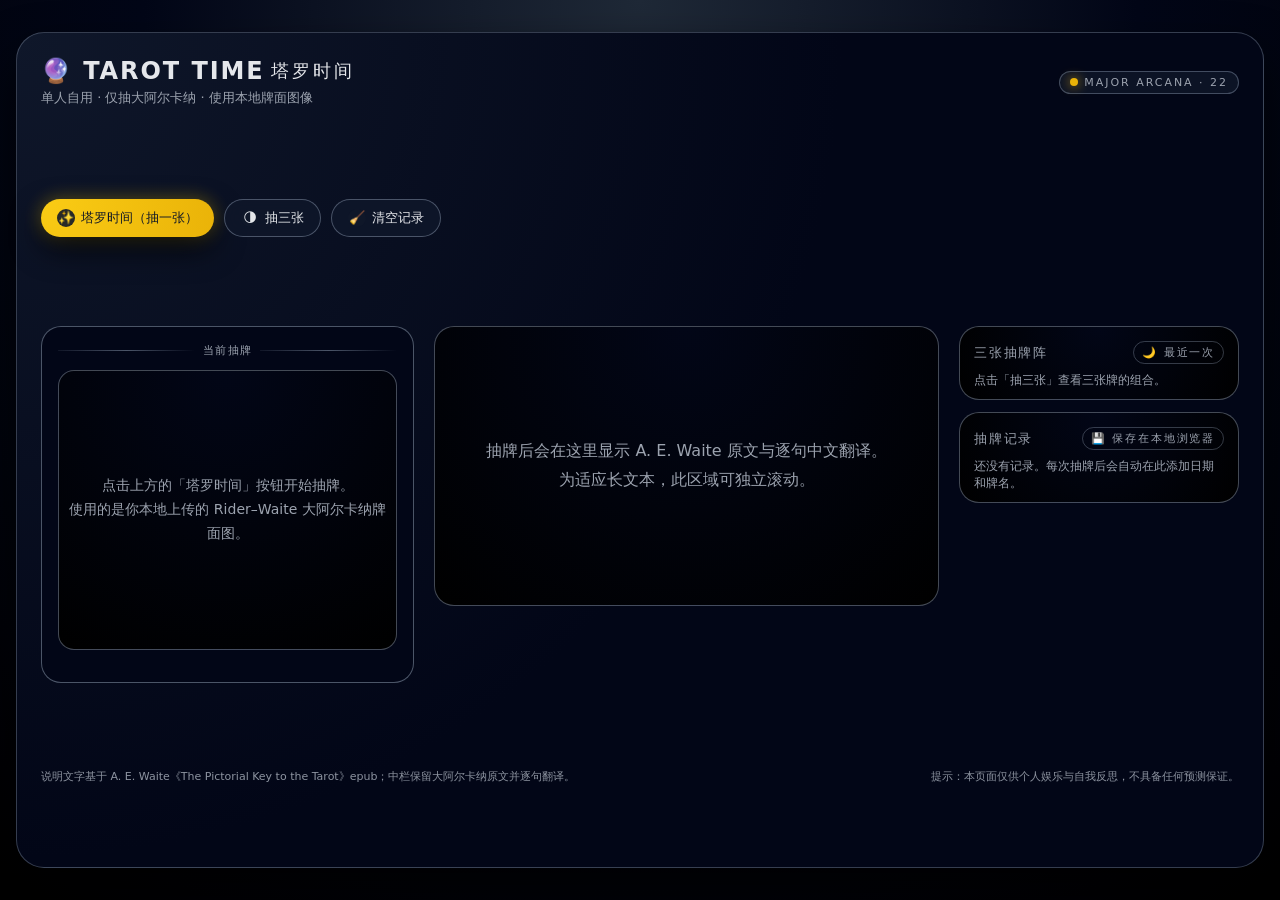
==== commit 6a3fc7c9: "Update index.html" ====
--- a/index.html
+++ b/index.html
@@ -264,40 +264,6 @@
       margin-bottom: 6px;
     }
 
-    .card-reminder {
-      margin: 10px 0 8px;
-      padding: 10px 12px;
-      border-radius: 14px;
-      background: linear-gradient(
-        to right,
-        rgba(234, 179, 8, 0.16),
-        rgba(15, 23, 42, 0.88)
-      );
-      border: 1px solid rgba(234, 179, 8, 0.45);
-      font-size: 14px;
-      line-height: 1.65;
-      color: #fef3c7;
-    }
-
-    .reading-section {
-      padding: 14px 16px;
-      border-radius: 16px;
-      background: rgba(15, 23, 42, 0.72);
-      border: 1px solid rgba(148, 163, 184, 0.24);
-    }
-
-    .reading-section + .reading-section {
-      margin-top: 14px;
-    }
-
-    .reading-section h3 {
-      font-size: 13px;
-      letter-spacing: 0.14em;
-      text-transform: uppercase;
-      color: var(--accent);
-      margin-bottom: 10px;
-    }
-
     .card-desc {
       font-size: 13px;
       line-height: 1.6;
@@ -642,8 +608,8 @@
     <!-- 中间：Waite 原文与中文翻译 -->
     <section class="reading-panel empty" id="reading-panel">
       <div>
-        抽牌后会在这里显示完整中文翻译与完整英文原文。<br />
-        中文在前，英文在后；此区域可独立滚动。
+        抽牌后会在这里显示 A. E. Waite 原文与逐句中文翻译。<br />
+        为适应长文本，此区域可独立滚动。
       </div>
     </section>
 
@@ -671,7 +637,7 @@
     </aside>
 
     <footer class="footer">
-      <div>说明文字基于 A. E. Waite《The Pictorial Key to the Tarot》epub；中栏按语言分区显示完整中文与英文原文。</div>
+      <div>说明文字基于 A. E. Waite《The Pictorial Key to the Tarot》epub；中栏保留大阿尔卡纳原文并逐句翻译。</div>
       <div>提示：本页面仅供个人娱乐与自我反思，不具备任何预测保证。</div>
     </footer>
   </div>
@@ -687,10 +653,8 @@
             "en": "The Fool",
             "cn": "愚者",
             "file": "RWS_Tarot_00_Fool.jpg",
-            "waiteDescEn": "With light step, as if earth and its trammels had little power to restrain him, a young man in gorgeous vestments pauses at the brink of a precipice among the great heights of the world; he surveys the blue distance before him-its expanse of sky rather than the prospect below. His act of eager walking is still indicated, though he is stationary at the given moment; his dog is still bounding. The edge which opens on the depth has no terror; it is as if angels were waiting to uphold him, if it came about that he leaped from the height. His countenance is full of intelligence and expectant dream. He has a rose in one hand and in the other a costly wand, from which depends over his right shoulder a wallet curiously embroidered. He is a prince of the other world on his travels through this one-all amidst the morning glory, in the keen air. The sun, which shines behind him, knows whence he came, whither he is going, and how he will return by another path after many days. He is the spirit in search of experience. Many symbols of the Instituted Mysteries are summarized in this card, which reverses, under high warrants, all the confusions that have preceded it.",
-            "waiteDescCn": "他步履轻盈，仿佛尘世束缚难以限制他；身着华服的年轻人停在世界高处的悬崖边，望向蓝色远方。他的狗仍在跳跃，深渊边缘并不令他恐惧；他像来自另一世界的王子，在此世旅行，是寻找经验的精神。",
-            "waiteMeaningEn": "Folly, mania, extravagance, intoxication, delirium, frenzy, bewrayment. Reversed : Negligence, absence, distribution, carelessness, apathy, nullity, vanity.",
-            "waiteMeaningCn": "愚行、狂热、奢纵、醉态、谵妄、狂乱、泄露。逆位：疏忽、缺席、分散、粗心、冷漠、空无、虚荣。"
+            "waiteDescEn": "With light step, as if earth and its trammels had little power to restrain him, a young man in gorgeous vestments pauses at the brink of a precipice among the great heights of the world; he surveys the blue distance before him-its expanse of sky rather than the prospect below. His act of eager walking is still indicated, though he is stationary at the given moment; his dog is still bounding. The edge which opens on the depth has no terror; it is as if angels were waiting to uphold him, if it came about that he leaped from the height. His countenance is full of intelligence and expectant dream. He has a rose in one hand and in the other a costly wand, from which depends over his right shoulder a wallet curiously embroidered. He is a prince of the other world on his travels through this one-all amidst the morning glory, in the keen air. The sun, which shines behind him, knows whence he came, whither he is going, and how he will return by another path after many days. He is the spirit in search of experience. Many symbols of the Instituted Mysteries are summarized in this card, which reverses, under high warrants, all the confusions that have preceded it. In his Manual of Cartomancy, Grand Orient has a curious suggestion of the office of Mystic Fool, as apart of his process in higher divination; but it might call for more than ordinary gifts to put it into operation. We shall see how the card fares according to the common arts of fortune-telling, and it will be an example, to those who can discern, of the fact, otherwise so evident, that the Trumps Major had no place originally in the arts of psychic gambling, when cards are used as the counters and pretexts. Of the circumstances under which this art arose we know, however, very little. The conventional explanations say that the Fool signifies the flesh, the sensitive life, and by a peculiar satire its subsidiary name was at one time the alchemist, as depicting folly at the most insensate stage.",
+            "waiteDescCn": "他步履轻盈，仿佛大地及其束缚几乎没有力量阻止他；一名身着华服的年轻人停在世界高处的悬崖边，凝望面前的蓝色远方，注视的是广阔天空而不是下方景物。虽然此刻他静止不动，他急切行走的动作仍被显示出来；他的狗仍在跳跃。通向深渊的边缘并不令他恐惧；仿佛若他从高处跃下，天使正在等待托住他。他的面容充满智慧与期待的梦。他一手拿着玫瑰，另一手拿着昂贵的手杖；手杖上从右肩垂下一只精巧刺绣的钱袋。他是另一个世界的王子，在此世界中旅行，置身清晨的荣耀与清冽空气之间。照在他身后的太阳知道他从何而来、将往何处去，以及许多日之后他如何经由另一条道路返回。他是寻找经验的精神。受传授奥秘的许多象征都汇总在此牌中；在高等权威之下，它推翻了此前围绕它的一切混乱。在我 1888 年的《塔罗牌》中，我已说明，神秘学解释者对这张牌所采用的排列完全错误，并且对于其本义，通常也有错置。它一直被视为零号牌，并由此被当作没有数字；但考虑到塔罗中通常的大阿尔卡纳排列，任何牌号都比这个无数字的位置更适合它。Éliphas Lévi 知道情况本应不同，但他把零号安排在第二十与第二十一牌之间，也就是说他把它看作最高意义上的被拯救者，也就是从卡帕纳中出来者。从表面上看，人们可能把它说成愚蠢的状态，但在另一个更深层面上，它就是奥秘状态。它曾一度被附名为炼金术士，因为它把愚蠢描绘到最无意义的阶段。"
       },
       {
             "id": 1,
@@ -699,10 +663,8 @@
             "en": "The Magician",
             "cn": "魔术师",
             "file": "RWS_Tarot_01_Magician.jpg",
-            "waiteDescEn": "A youthful figure in the robe of a magician, having the countenance of divine Apollo, with smile of confidence and shining eyes. Above his head is the mysterious sign of the Holy Spirit, the sign of life, like an endless cord, forming the figure 8 in a horizontal position {infinity symbol}. About his waist is a serpent-cincture, the serpent appearing to devour its own tail. This is familiar to most as a conventional symbol of eternity, but here it indicates more especially the eternity of attainment in the spirit. In the Magician's right hand is a wand raised towards heaven, while the left hand is pointing to the earth. This dual sign is known in very high grades of the Instituted Mysteries; it shews the descent of grace, virtue and light, drawn from things above and derived to things below. The suggestion throughout is therefore the possession and communication of the Powers and Gifts of the Spirit. On the table in front of the Magician are the symbols of the four Tarot suits, signifying the elements of natural life, which lie like counters before the adept, and he adapts them as he wills. Beneath are roses and lilies, the flos campi and lilium convallium , changed into garden flowers, to shew the culture of aspiration. This card signifies the divine motive in man, reflecting God, the will in the liberation of its union with that which is above. It is also the unity of individual being on all planes, and in a very high sense it is thought, in the fixation thereof. With further reference to what I have called the sign of life and its connexion with the number 8, it may be remembered that Christian Gnosticism speaks of rebirth in Christ as a change \"unto the Ogdoad.\" The mystic number is termed Jerusalem above, the Land flowing with Milk and Honey, the Holy Spirit and the Land of the Lord. According to Martinism, 8 is the number of Christ.",
-            "waiteDescCn": "年轻的魔术师面带阿波罗般的神情、自信微笑和明亮双眼；头上有生命与圣灵的无限符号，腰间蛇形腰带象征永恒。他右手举杖指天，左手指地，桌上四花色象征自然生命的元素，任由行家运用。",
-            "waiteMeaningEn": "Skill, diplomacy, address, subtlety; sickness, pain, loss, disaster, snares of enemies; self-confidence, will; the Querent, if male. Reversed : Physician, Magus, mental disease, disgrace, disquiet.",
-            "waiteMeaningCn": "技能、外交手腕、机敏与精微；也可指疾病、痛苦、损失、灾祸、敌人的圈套；自信、意志；若问卜者为男性，也可代表问卜者本人。逆位：医师、贤者、精神疾患、耻辱、不安。"
+            "waiteDescEn": "A youthful figure in the robe of a magician, having the countenance of divine Apollo, with smile of confidence and shining eyes. Above his head is the mysterious sign of the Holy Spirit, the sign of life, like an endless cord, forming the figure 8 in a horizontal position {infinity symbol}. About his waist is a serpent-cincture, the serpent appearing to devour its own tail. This is familiar to most as a conventional symbol of eternity, but here it indicates more especially the eternity of attainment in the spirit. In the Magician's right hand is a wand raised towards heaven, while the left hand is pointing to the earth. This dual sign is known in very high grades of the Instituted Mysteries; it shews the descent of grace, virtue and light, drawn from things above and derived to things below. The suggestion throughout is therefore the possession and communication of the Powers and Gifts of the Spirit. On the table in front of the Magician are the symbols of the four Tarot suits, signifying the elements of natural life, which lie like counters before the adept, and he adapts them as he wills. Beneath are roses and lilies, the flos campi and lilium convallium, changed into garden flowers, to shew the culture of aspiration. This card signifies the divine motive in man, reflecting God, the will in the liberation of its union with that which is above. It is also the unity of individual being on all planes, and in a very high sense it is thought, in the fixation thereof. With further reference to what I have called the sign of life and its connexion with the number 8, it may be remembered that Christian Gnosticism speaks of rebirth in Christ as a change \"unto the Ogdoad.\" The mystic number is termed Jerusalem above, the Land flowing with Milk and Honey, the Holy Spirit and the Land of the Lord. According to Martinism, 8 is the number of Christ.",
+            "waiteDescCn": "一位年轻人身着魔术师长袍，面容如神圣的阿波罗，带着自信的微笑和明亮的眼睛。他头上方是圣灵的神秘标记，也是生命的标记，像一条无尽的绳索，形成横置的数字八，即无限符号。他腰间束着蛇形腰带，蛇仿佛正在吞食自己的尾巴。多数人熟悉这是一种约定俗成的永恒象征，但在这里它更特别地指向精神成就的永恒。魔术师右手举杖指向天空，左手指向大地。这一双重手势在受传授的奥秘中属于很高的等级；它显示恩典、德性与光从上方被引下，并传递到下方。因此，整张牌的暗示是拥有并传达精神的力量与恩赐。魔术师面前的桌上有塔罗四种花色的象征，表示自然生命的元素；它们像筹码一样摆在行家面前，由他按自己的意志运用。下方是玫瑰与百合，即“田野之花”和“谷中百合”，被转化为园中之花，以显示志向的培育。此牌象征人内在的神圣动机，反映上帝；也象征意志在与上方相结合时获得解放。它也是个体存在在一切层面上的统一；在非常高的意义上，它是思想，并且是思想的固定成形。进一步说到我称为生命标记及其与数字八的联系，可以记得基督教诺斯替主义把在基督中的重生称为进入“八数界”的变化。这个神秘数字被称为上方的耶路撒冷、流奶与蜜之地、圣灵以及主之地。依照马丁主义，八是基督的数字。"
       },
       {
             "id": 2,
@@ -711,10 +673,8 @@
             "en": "The High Priestess",
             "cn": "女祭司",
             "file": "RWS_Tarot_02_High_Priestess.jpg",
-            "waiteDescEn": "She has the lunar crescent at her feet, a horned diadem on her head, with a globe in the middle place, and a large solar cross on her breast. The scroll in her hands is inscribed with the word Tora , signifying the Greater Law, the Secret Law and the second sense of the Word. It is partly covered by her mantle, to shew that some things are implied and some spoken. She is seated between the white and black pillars--J. and B.--of the mystic Temple, and the veil of the Temple is behind her: it is embroidered with palms and pomegranates. The vestments are flowing and gauzy, and the mantle suggests light--a shimmering radiance. She has been called occult Science on the threshold of the Sanctuary of Isis, but she is really the Secret Church, the House which is of God and man.",
-            "waiteDescCn": "她脚下有月牙，头戴有球体的角状冠冕，胸前有太阳十字；手中卷轴写着 Tora，象征更高与隐秘的律法。她坐在黑白双柱之间，身后圣殿帷幕绣有棕榈与石榴，衣袍流动而轻透，披风像闪烁的光。",
-            "waiteMeaningEn": "Secrets, mystery, the future as yet unrevealed; the woman who interests the Querent, if male; the Querent herself, if female; silence, tenacity; mystery, wisdom, science. Reversed : Passion, moral or physical ardour, conceit, surface knowledge.",
-            "waiteMeaningCn": "秘密、神秘、尚未揭示的未来；若问卜者为男性，指其所关心的女性；若为女性，指问卜者本人；沉默、坚韧；神秘、智慧、学问。逆位：热情、道德或肉体上的炽热、虚荣、表层知识。"
+            "waiteDescEn": "She has the lunar crescent at her feet, a horned diadem on her head, with a globe in the middle place, and a large solar cross on her breast. The scroll in her hands is inscribed with the word Tora, signifying the Greater Law, the Secret Law and the second sense of the Word. It is partly covered by her mantle, to shew that some things are implied and some spoken. She is seated between the white and black pillars--J. and B.--of the mystic Temple, and the veil of the Temple is behind her: it is embroidered with palms and pomegranates. The vestments are flowing and gauzy, and the mantle suggests light--a shimmering radiance. She has been called occult Science on the threshold of the Sanctuary of Isis, but she is really the Secret Church, the House which is of God and man. She represents also the Second Marriage of the Prince who is no longer of this world; she is the spiritual Bride and Mother, the daughter of the stars and the Higher Garden of Eden. She is, in fine, the Queen of the borrowed light, but this is the light of all. She is the Moon nourished by the milk of the Supernal Mother. In a manner, she is also the Supernal Mother herself--that is to say, she is the bright reflection. It is in this sense of reflection that her truest and highest name in bolism is Shekinah --the co-habiting glory. According to Kabalism, there is a Shekinah both above and below. In the superior world it is called Binah, the Supernal Understanding which reflects to the emanations that are beneath. In the lower world it is MaIkuth --that world being, for this purpose, understood as a blessed Kingdom that with which it is made blessed being the Indwelling Glory. Mystically speaking, the Shekinah is the Spiritual Bride of the just man, and when he reads the Law she gives the Divine meaning. There are some respects in which this card is the highest and holiest of the Greater Arcana.",
+            "waiteDescCn": "她脚下有月牙，头戴有角冠冕，中央有一颗球体，胸前有巨大的太阳十字。她手中的卷轴写着“Tora”，表示更大的律法、秘密的律法，以及圣言的第二层意义。卷轴的一部分被她的披 mantle 遮住，以显示有些事只是暗示，有些事则被说出。她坐在神秘圣殿的黑白两柱之间，即 J 与 B 两柱；圣殿的帷幕在她身后，绣有棕榈和石榴。她的衣袍流动而轻薄，披 mantle 暗示光，如闪烁的辉辉。她曾被称为伊西斯圣所门槛上的隐秘科学，但她真正是秘密教会，是属于上帝与人的殿。她也代表已不再属于此世的王子的第二次婚姻；她是精神的新娘与母亲，是星辰之女，也是更高的伊甸园。总之，她是借来之光的女王，但这光属于一切。她是月亮，由超上母亲的乳汁滋养。在某种方式上，她也是超上母亲自身，也就是说，她是明亮的反映。正是在这种反映的意义上，她在象征中最真实、最高的名字是 Shekinah，即同住的荣耀。依照卡巴拉，上方与下方各有一个 Shekinah。在较高的世界中，它名为 Binah，即超上的理解，它向下方的流溢反射。在较低的世界中，它是 Malkuth；在这里，这个世界被理解为一个蒙福的王国，而使它蒙福者就是内住的荣耀。从神秘意义上说，Shekinah 是义人的精神新娘；当他阅读律法时，她给予神圣意义。在某些方面，此牌是大阿尔卡纳中最高也最神圣的牌。"
       },
       {
             "id": 3,
@@ -723,10 +683,8 @@
             "en": "The Empress",
             "cn": "皇后",
             "file": "RWS_Tarot_03_Empress.jpg",
-            "waiteDescEn": "A stately figure, seated, having rich vestments and royal aspect, as of a daughter of heaven and earth. Her diadem is of twelve stars, gathered in a cluster. The symbol of Venus is on the shield which rests near her. A field of corn is ripening in front of her, and beyond there is a fall of water.",
-            "waiteDescCn": "她是庄严的坐姿人物，衣饰华贵、气质如天地之女；冠冕由十二颗星聚成。维纳斯符号在她身旁的盾上，前方麦田成熟，远处有瀑布。",
-            "waiteMeaningEn": "Fruitfulness, action, initiative, length of days; the unknown, clandestine; also difficulty, doubt, ignorance. Reversed : Light, truth, the unravelling of involved matters, public rejoicings; according to another reading, vacillation.",
-            "waiteMeaningCn": "丰饶、行动、主动、长寿；未知与隐秘；也指困难、疑虑、无知。逆位：光明、真相、复杂事情的解开、公众的欢庆；另一种读法为犹豫不决。"
+            "waiteDescEn": "A stately figure, seated, having rich vestments and royal aspect, as of a daughter of heaven and earth. Her diadem is of twelve stars, gathered in a cluster. The symbol of Venus is on the shield which rests near her. A field of corn is ripening in front of her, and beyond there is a fall of water. The sceptre which she bears is surmounted by the globe of this world. She is the inferior Garden of Eden, the Earthly Paradise, all that is symbolized by the visible house of man. She is not Regina coeli, but she is still refugium peccatorum, the fruitful mother of thousands. There are also certain aspects in which she has been correctly described as desire and the wings thereof, as the woman clothed with the sun, as Gloria Mundi and the veil of the Sanctum Sanctorum; but she is not, I may add, the soul that has attained wings, unless all the symbolism is counted up another and unusual way. She is above all things universal fecundity and the outer sense of the Word. This is obvious, because there is no direct message which has been given to man like that which is borne by woman; but she does not herself carry its interpretation. In another order of ideas, the card of the Empress signifies the door or gate by which an entrance is obtained into this life, as into the Garden of Venus; and then the way which leads out therefrom, into that which is beyond, is the secret known to the High Priestess: it is communicated by her to the elect. Most old attributions of this card are completely wrong on the symbolism--as, for example, its identification with the Word, Divine Nature, the Triad, and so forth.",
+            "waiteDescCn": "一位庄严的人物端坐着，衣饰华美，具有王者气象，仿佛天地之女。她的冠冕由十二颗星聚成一簇。维纳斯的符号在靠近她的盾牌上。她面前有一片正在成熟的麦田，远处有一道瀑布。她所持权杖顶端是此世界的球体。她是较低的伊甸园、尘世的天堂，以及由人的可见居所所象征的一切。她不是天后，但仍是“罪人之庇护所”，是千万生命的丰饶母亲。还有一些方面，人们正确地把她描述为欲望及其羽翼，描述为披着太阳的女人，描述为世界的荣耀和至圣所的帷幕；但我要补充的是，她并不是已经获得羽翼的灵魂，除非人们以另一种不寻常的方式计算全部象征。她首先是一切事物的普遍繁殖力，也是圣言的外在意义。这一点很明显，因为没有什么直接信息像女性所承载的那样给予人；但她自身并不携带其解释。在另一组观念中，皇后牌象征进入此生命的门或入口，如同进入维纳斯花园；而从此处通向彼岸的道路，则是女祭司所知道的秘密，并由她传达给被选者。关于此牌的大多数旧归属在象征上完全错误，例如把它认同为圣言、神圣本性、三位一体等等。"
       },
       {
             "id": 4,
@@ -735,10 +693,8 @@
             "en": "The Emperor",
             "cn": "皇帝",
             "file": "RWS_Tarot_04_Emperor.jpg",
-            "waiteDescEn": "He has a form of the Crux ansata for his sceptre and a globe in his left hand. He is a crowned monarch--commanding, stately, seated on a throne, the arms of which axe fronted by rams' heads.",
-            "waiteDescCn": "他以生命十字形权杖和左手中的地球为标志，是一位加冕的君主，威严而端坐王座，王座扶手前饰有公羊头。",
-            "waiteMeaningEn": "Stability, power, protection, realization; a great person; aid, reason, conviction; also authority and will. Reversed : Benevolence, compassion, credit; also confusion to enemies, obstruction, immaturity.",
-            "waiteMeaningCn": "稳定、力量、保护、实现；重要人物；援助、理性、信念；也指权威与意志。逆位：仁慈、同情、信用；也可指敌人的混乱、阻碍、未成熟。"
+            "waiteDescEn": "He has a form of the Crux ansata for his sceptre and a globe in his left hand. He is a crowned monarch--commanding, stately, seated on a throne, the arms of which axe fronted by rams' heads. He is executive and realization, the power of this world, here clothed with the highest of its natural attributes. He is occasionally represented as seated on a cubic stone, which, however, confuses some of the issues. He is the virile power, to which the Empress responds, and in this sense is he who seeks to remove the Veil of Isis; yet she remains virgo intacta. It should be understood that this card and that of the Empress do not precisely represent the condition of married life, though this state is implied. On the surface, as I have indicated, they stand for mundane royalty, uplifted on the seats of the mighty; but above this there is the suggestion of another presence. They signify also--and the male figure especially--the higher kingship, occupying the intellectual throne. Hereof is the lordship of thought rather than of the animal world. Both personalities, after their own manner, are \"full of strange experience,\" but theirs is not consciously the wisdom which draws from a higher world. The Emperor has been described as (a) will in its embodied form, but this is only one of its applications, and (b) as an expression of virtualities contained in the Absolute Being--but this is fantasy.",
+            "waiteDescCn": "他的权杖呈生命十字的形态，左手持有一个球体。他是一位加冕的君主，威严而庄重地端坐王座；王座扶手前端饰有公羊头。他是执行力与实现，是此世界的力量，并披上其最高的自然属性。他有时被表现为坐在立方石上，但这会混淆某些问题。他是阳刚的力量，皇后对此作出回应；在这个意义上，他是试图揭开伊西斯面纱者，然而她仍然是完整无损的贞女。应当明白，此牌与皇后牌并不精确代表婚姻生活的状态，虽然这种状态被包含在内。表面上，如我所指出的，它们代表尘世王权，高坐于权贵之座；但在此之上还暗示着另一种临在。它们也象征，尤其是男性形象，较高的王权，即占据理智王座的王权。这里所说的是思想的主宰，而不是动物世界的主宰。两个个性以各自的方式都“充满奇异经验”，但他们并不自觉拥有来自更高世界的智慧。皇帝曾被描述为意志的具身形式，但这只是它的一种应用；也被描述为绝对存在中所含潜能的表达，但这是幻想。"
       },
       {
             "id": 5,
@@ -747,10 +703,8 @@
             "en": "The Hierophant",
             "cn": "教皇",
             "file": "RWS_Tarot_05_Hierophant.jpg",
-            "waiteDescEn": "He wears the triple crown and is seated between two pillars, but they are not those of the Temple which is guarded by the High Priestess. In his left hand he holds a sceptre terminating in the triple cross, and with his right hand he gives the well-known ecclesiastical sign which is called that of esotericism, distinguishing between the manifest and concealed part of doctrine. It is noticeable in this connexion that the High Priestess makes no sign. At his feet are the crossed keys, and two priestly ministers in albs kneel before him. He has been usually called the Pope, which is a particular application of the more general office that he symbolizes. He is the ruling power of external religion, as the High Priestess is the prevailing genius of the esoteric, withdrawn power.",
-            "waiteDescCn": "他戴三重冠，坐在两根柱子之间；左手持三重十字权杖，右手作出教会的手势，区分教义中显明与隐藏的部分。脚下有交叉钥匙，两名祭司侍者跪在他前方。",
-            "waiteMeaningEn": "Marriage, alliance, captivity, servitude; by another account, mercy and goodness; inspiration; the man to whom the Querent has recourse. Reversed : Society, good understanding, concord, overkindness, weakness.",
-            "waiteMeaningCn": "婚姻、联盟、囚禁、服从；另一说为仁慈与善意；灵感；问卜者求助的人。逆位：社交、良好理解、和谐、过度好心、软弱。"
+            "waiteDescEn": "He wears the triple crown and is seated between two pillars, but they are not those of the Temple which is guarded by the High Priestess. In his left hand he holds a sceptre terminating in the triple cross, and with his right hand he gives the well-known ecclesiastical sign which is called that of esotericism, distinguishing between the manifest and concealed part of doctrine. It is noticeable in this connexion that the High Priestess makes no sign. At his feet are the crossed keys, and two priestly ministers in albs kneel before him. He has been usually called the Pope, which is a particular application of the more general office that he symbolizes. He is the ruling power of external religion, as the High Priestess is the prevailing genius of the esoteric, withdrawn power. The proper meanings of this card have suffered woeful admixture from nearly all hands. Grand Orient says truly that the Hierophant is the power of the keys, exoteric orthodox doctrine, and the outer side of the life which leads to the doctrine; but he is certainly not the prince of occult doctrine, as another commentator has suggested. He is rather the summa totius theologiæ, when it has passed into the utmost rigidity of expression; but he symbolizes also all things that are righteous and sacred on the manifest side. As such, he is the channel of grace belonging to the world of institution as distinct from that of Nature, and he is the leader of salvation for the human race at large. He is the order and the head of the recognized hierarchy, which is the reflection of another and greater hierarchic order; but it may so happen that the pontiff forgets the significance of this his symbolic state and acts as if he contained within his proper measures all that his sign signifies or his symbol seeks to shew forth. He is not, as it has been thought, philosophy-except on the theological side; he is not inspiration; and he is not religion, although he is a mode of its expression.",
+            "waiteDescCn": "他戴三重冠，坐在两根柱子之间，但这不是女祭司所守护的圣殿之柱。他左手持一柄以三重十字结束的权杖，右手作出著名的教会手势；这个手势被称为秘传主义的手势，用以区分教义中显明与隐藏的部分。值得注意的是，在这一点上女祭司并不作手势。他脚下有交叉的钥匙，两名穿白袍的祭司侍者跪在他面前。他通常被称为教皇，但这只是他所象征的更普遍职能的一种特定应用。他是外在宗教的统治力量，正如女祭司是内秘、隐退力量的主导精神。此牌的正当含义在几乎所有人手中都遭受了可悲的混杂。Grand Orient 说得正确：教皇是钥匙的力量、显教正统教义，以及通向教义之生活的外在面；但他绝不是另一位注释者所说的隐秘教义之王子。他更像是神学大全在表达上达到极端僵硬之后的形态；但他也象征显明层面上一切正义而神圣的事物。因此，他是制度世界中的恩典通道，与自然世界有所区别；他也是整个人类的救赎领袖。他是公认等级秩序的秩序与首领，而这个等级秩序又反映另一个更伟大的等级秩序；但也可能发生这样的情况：这位祭司忘记自己象征状态的意义，并表现得仿佛他在自己的限度内包含了他的标记所表示或他的象征试图显示的一切。他并不像人们所想的那样是哲学，除非在神学方面；他不是灵感；他也不是宗教，虽然他是宗教的一种表达方式。"
       },
       {
             "id": 6,
@@ -759,10 +713,8 @@
             "en": "The Lovers",
             "cn": "恋人",
             "file": "RWS_Tarot_06_Lovers.jpg",
-            "waiteDescEn": "The sun shines in the zenith, and beneath is a great winged figure with arms extended, pouring down influences. In the foreground are two human figures, male and female, unveiled before each other, as if Adam and Eve when they first occupied the paradise of the earthly body. Behind the man is the Tree of Life, bearing twelve fruits, and the Tree of the Knowledge of Good and Evil is behind the woman; the serpent is twining round it. The figures suggest youth, virginity, innocence and love before it is contaminated by gross material desire. This is in all simplicity the card of human love, here exhibited as part of the way, the truth and the life. It replaces, by recourse to first principles, the old card of marriage, which I have described previously, and the later follies which depicted man between vice and virtue. In a very high sense, the card is a mystery of the Covenant and Sabbath.",
-            "waiteDescCn": "太阳在天顶照耀，巨大的有翼形象伸展双臂，向下倾注影响。前景中男女彼此坦露，如亚当与夏娃初入身体的天堂；生命之树在男子身后，善恶知识树与蛇在女子身后。",
-            "waiteMeaningEn": "Attraction, love, beauty, trials overcome. Reversed : Failure, foolish designs. Another account speaks of marriage frustrated and contrarieties of all kinds.",
-            "waiteMeaningCn": "吸引、爱情、美、克服考验。逆位：失败、愚蠢的计划。另一说为婚姻受阻以及各种相反情形。"
+            "waiteDescEn": "The sun shines in the zenith, and beneath is a great winged figure with arms extended, pouring down influences. In the foreground are two human figures, male and female, unveiled before each other, as if Adam and Eve when they first occupied the paradise of the earthly body. Behind the man is the Tree of Life, bearing twelve fruits, and the Tree of the Knowledge of Good and Evil is behind the woman; the serpent is twining round it. The figures suggest youth, virginity, innocence and love before it is contaminated by gross material desire. This is in all simplicity the card of human love, here exhibited as part of the way, the truth and the life. It replaces, by recourse to first principles, the old card of marriage, which I have described previously, and the later follies which depicted man between vice and virtue. In a very high sense, the card is a mystery of the Covenant and Sabbath. The suggestion in respect of the woman is that she signifies that attraction towards the sensitive life which carries within it the idea of the Fall of Man, but she is rather the working of a Secret Law of Providence than a willing and conscious temptress. It is through her imputed lapse that man shall arise ultimately, and only by her can he complete himself. The card is therefore in its way another intimation concerning the great mystery of womanhood. The old meanings fall to pieces of necessity with the old pictures, but even as interpretations of the latter, some of them were of the order of commonplace and others were false in symbolism.",
+            "waiteDescCn": "太阳在天顶照耀，下面有一个巨大的有翼形象伸展双臂，向下倾注影响。前景中有两个人形，一男一女，在彼此面前没有遮蔽，仿佛亚当和夏娃初次占据尘世身体的天堂之时。男人身后是生命树，结有十二枚果实；女人身后是善恶知识树，蛇缠绕其上。这些形象暗示青春、贞洁、无辜，以及尚未被粗重物质欲望污染的爱。简而言之，这是一张人类之爱的牌，在这里作为道路、真理与生命的一部分被展示。它通过回到第一原则，取代了我先前描述过的旧婚姻牌，也取代了后来把人画在恶德与美德之间的愚蠢图像。在非常高的意义上，此牌是圣约与安息日的奥秘。关于第六牌的旧含义，我对其中较高批评的象征价值作了足够说明。在各版本较晚的排列中，有些属于平庸之列，有些在象征上是错误的。"
       },
       {
             "id": 7,
@@ -771,10 +723,8 @@
             "en": "The Chariot",
             "cn": "战车",
             "file": "RWS_Tarot_07_Chariot.jpg",
-            "waiteDescEn": "An erect and princely figure carrying a drawn sword and corresponding, broadly speaking, to the traditional description which I have given in the first part. On the shoulders of the victorious hero are supposed to be the Urim and Thummim . He has led captivity captive; he is conquest on all planes--in the mind, in science, in progress, in certain trials of initiation. He has thus replied to the sphinx, and it is on this account that I have accepted the variation of Éliphas Lévi; two sphinxes thus draw his chariot. He is above all things triumph in the mind.",
-            "waiteDescCn": "一位挺立的王者形象持出鞘之剑，肩上象征乌陵与土明。他已俘获囚禁本身，是各层面的胜利：心智、学问、进步与某些启蒙试炼；两只斯芬克斯牵引他的战车。",
-            "waiteMeaningEn": "Succour, providence also war, triumph, presumption, vengeance, trouble. Reversed : Riot, quarrel, dispute, litigation, defeat.",
-            "waiteMeaningCn": "援助、天佑；也指战争、胜利、自负、复仇、麻烦。逆位：骚乱、争吵、争端、诉讼、失败。"
+            "waiteDescEn": "An erect and princely figure carrying a drawn sword and corresponding, broadly speaking, to the traditional description which I have given in the first part. On the shoulders of the victorious hero are supposed to be the Urim and Thummim. He has led captivity captive; he is conquest on all planes--in the mind, in science, in progress, in certain trials of initiation. He has thus replied to the sphinx, and it is on this account that I have accepted the variation of Éliphas Lévi; two sphinxes thus draw his chariot. He is above all things triumph in the mind. It is to be understood for this reason (a) that the question of the sphinx is concerned with a Mystery of Nature and not of the world of Grace, to which the charioteer could offer no answer; (b) that the planes of his conquest are manifest or external and not within himself; (c) that the liberation which he effects may leave himself in the bondage of the logical understanding; (d) that the tests of initiation through which he has passed in triumph are to be understood physically or rationally; and (e) that if he came to the pillars of that Temple between which the High Priestess is seated, he could not open the scroll called Tora, nor if she questioned him could he answer. He is not hereditary royalty and he is not priesthood.",
+            "waiteDescCn": "一个挺立而具王子气质的人物持着出鞘之剑，大体上对应我在第一部分给出的传统描述。据说这位胜利英雄的肩上有乌陵与土明。他已经“掳掠了被掳者”；他是在一切层面上的征服，包括心智、科学、进步以及某些入门试炼。因此他已经回答了斯芬克斯，也正因如此我接受了 Éliphas Lévi 的变体；于是两只斯芬克斯拉着他的战车。他首先是心智中的胜利。应当理解，一，问题有关理解者；二，战车的平面以及他的胜利不在自然界中，而在被解放心智的支柱中。他对于制度化奥秘的继承是合乎逻辑的，而非事实上的。他的征服可能承载着推理之剑；但他不是继承祭司职能者，女祭司不可能在他脚下读到圣言，若她询问他，他也无法回答。他既不是世袭王权，也不是祭司职分。"
       },
       {
             "id": 8,
@@ -783,10 +733,8 @@
             "en": "Strength",
             "cn": "力量",
             "file": "RWS_Tarot_08_Strength.jpg",
-            "waiteDescEn": "A woman, over whose head there broods the same symbol of life which we have seen in the card of the Magician, is closing the jaws of a lion. The only point in which this design differs from the conventional presentations is that her beneficent fortitude has already subdued the lion, which is being led by a chain of flowers. For reasons which satisfy myself, this card has been interchanged with that of justice, which is usually numbered eight. As the variation carries nothing with it which will signify to the reader, there is no cause for explanation. Fortitude, in one of its most exalted aspects, is connected with the Divine Mystery of Union; the virtue, of course, operates in all planes, and hence draws on all in its symbolism. It connects also with innocentia inviolata , and with the strength which resides in contemplation.",
-            "waiteDescCn": "一名女子合上狮子的口，头顶有与魔术师相同的生命符号。她仁慈的坚忍已经驯服狮子，狮子被花链牵引；这张牌象征最崇高意义上的力量。",
-            "waiteMeaningEn": "Power, energy, action, courage, magnanimity; also complete success and honours. Reversed : Despotism, abuse if power, weakness, discord, sometimes even disgrace.",
-            "waiteMeaningCn": "力量、能量、行动、勇气、宽宏；也指完全的成功与荣誉。逆位：专横、滥用力量、软弱、不和，有时甚至为耻辱。"
+            "waiteDescEn": "A woman, over whose head there broods the same symbol of life which we have seen in the card of the Magician, is closing the jaws of a lion. The only point in which this design differs from the conventional presentations is that her beneficent fortitude has already subdued the lion, which is being led by a chain of flowers. For reasons which satisfy myself, this card has been interchanged with that of justice, which is usually numbered eight. As the variation carries nothing with it which will signify to the reader, there is no cause for explanation. Fortitude, in one of its most exalted aspects, is connected with the Divine Mystery of Union; the virtue, of course, operates in all planes, and hence draws on all in its symbolism. It connects also with innocentia inviolata, and with the strength which resides in contemplation. These higher meanings are, however, matters of inference, and I do not suggest that they are transparent on the surface of the card. They are intimated in a concealed manner by the chain of flowers, which signifies, among many other things, the sweet yoke and the light burden of Divine Law, when it has been taken into the heart of hearts. The card has nothing to do with self-confidence in the ordinary sense, though this has been suggested--but it concerns the confidence of those whose strength is God, who have found their refuge in Him. There is one aspect in which the lion signifies the passions, and she who is called Strength is the higher nature in its liberation. It has walked upon the asp and the basilisk and has trodden down the lion and the dragon.",
+            "waiteDescCn": "一个女人正在合上狮子的口，她头上方盘旋着我们在魔术师牌中见过的同一生命符号。这个设计与传统表现的唯一不同之处在于，她仁慈的坚忍已经驯服了狮子，而狮子正由一条花链牵引。出于令我自己满意的理由，此牌与通常编号为八的正义牌互换了位置。由于这种变动并不携带会向读者表示意义的东西，因此没有解释的必要。坚忍在其最高层面之一，与合一的神圣奥秘相连；这种德性当然在一切层面运作，因此在象征上也吸纳一切。它也与不可侵犯的纯真相连，并与存在于沉思中的力量相连。这些较高的含义却是推论出来的，我并不建议超出其在图像上的显明含义来解读。在通常的说法中，这张牌与“力量”有关；但这是本义之外的第二义；我也不觉得这里与自信有关，至少不是通常意义上的自信。力量在其最崇高的本性中与之前的魔术师和之后的战车相连。它也关乎纯真的信任，关乎其力量在沉思中获得庇护。它曾行走在虺蛇与毒蛇之上，并踏下狮子与巨龙。"
       },
       {
             "id": 9,
@@ -795,10 +743,8 @@
             "en": "The Hermit",
             "cn": "隐者",
             "file": "RWS_Tarot_09_Hermit.jpg",
-            "waiteDescEn": "The variation from the conventional models in this card is only that the lamp is not enveloped partially in the mantle of its bearer, who blends the idea of the Ancient of Days with the Light of the World It is a star which shines in the lantern. I have said that this is a card of attainment, and to extend this conception the figure is seen holding up his beacon on an eminence. Therefore the Hermit is not, as Court de Gebelin explained, a wise man in search of truth and justice; nor is he, as a later explanation proposes, an especial example of experience. His beacon intimates that",
-            "waiteDescCn": "这张牌与传统图式的差别在于灯并未被持灯者斗篷遮住；他融合了“亘古者”与“世界之光”的意象，灯中有星。他站在高处举起灯塔，因此隐者不是单纯寻求真理的人，而是成就与照明的象征。",
-            "waiteMeaningEn": "Prudence, circumspection; also and especially treason, dissimulation, roguery, corruption. Reversed : Concealment, disguise, policy, fear, unreasoned caution.",
-            "waiteMeaningCn": "谨慎、慎重；也尤其指背叛、伪装、恶作剧、腐败。逆位：隐藏、伪装、策略、恐惧、无理由的谨慎。"
+            "waiteDescEn": "The variation from the conventional models in this card is only that the lamp is not enveloped partially in the mantle of its bearer, who blends the idea of the Ancient of Days with the Light of the World It is a star which shines in the lantern. I have said that this is a card of attainment, and to extend this conception the figure is seen holding up his beacon on an eminence. Therefore the Hermit is not, as Court de Gebelin explained, a wise man in search of truth and justice; nor is he, as a later explanation proposes, an especial example of experience. His beacon intimates that \"where I am, you also may be.\" It is further a card which is understood quite incorrectly when it is connected with the idea of occult isolation, as the protection of personal magnetism against admixture. This is one of the frivolous renderings which we owe to Éliphas Lévi. It has been adopted by the French Order of Martinism and some of us have heard a great deal of the Silent and Unknown Philosophy enveloped by his mantle from the knowledge of the profane. In true Martinism, the significance of the term Philosophe inconnu was of another order. It did not refer to the intended concealment of the Instituted Mysteries, much less of their substitutes, but--like the card itself--to the truth that the Divine Mysteries secure their own protection from those who are unprepared.",
+            "waiteDescCn": "此牌与传统模型的差异只在于灯没有部分被披 mantle 遮住。此牌在本质上体现精神完成的观念，因此其老人形象面向他的前方。它显示保护与引导，而这正如我所说，是大礼物的恩典。然而，他的灯含有星的光芒。应当知道，这是所到达之处的标记，并且在峰顶上方不再可能有更高处。因此，隐者不是在寻找真理与正义，如 Court de Gébelin 所解释；也不像后来一种解释所说，是经验的特殊例子。他的灯塔暗示“我所在之处，你们也可以在那里”。进一步说，这张牌被人相当不当地与隐秘孤立的观念相连，用来作为个人磁力抵抗混杂的安全保障。事实上它更像是一张成就牌，正如我们已经看到，延展在整个序列中的大阿尔卡纳并不是通过较低层面的字母或路径来形成的。就最后一点而言，真正的卡巴拉解释只关系到它的一小部分。还有人说他的灯是知识之灯，但这只是一种偶然应用；而他的斗篷是谨慎的斗篷，又如我已经指出的，是神圣奥秘保护自己免于未准备者接近的真理。"
       },
       {
             "id": 10,
@@ -807,10 +753,8 @@
             "en": "Wheel of Fortune",
             "cn": "命运之轮",
             "file": "RWS_Tarot_10_Wheel_of_Fortune.jpg",
-            "waiteDescEn": "In this symbol I have again followed the reconstruction of Éliphas Lévi, who has furnished several variants. It is legitimate--as I have intimated--to use Egyptian symbolism when this serves our purpose, provided that no theory of origin is implied therein. I have, however, presented Typhon in his serpent form. The symbolism is, of course, not exclusively Egyptian, as the four Living Creatures of Ezekiel occupy the angles of the card, and the wheel itself follows other indications of Lévi in respect of Ezekiel's vision, as illustrative of the particular Tarot Key. With the French occultist, and in the design itself, the symbolic picture stands for the perpetual motion of a fluidic universe and for the flux of human life. The Sphinx is the equilibrium therein. The transliteration of Taro as Rota is inscribed on the wheel, counterchanged with the letters of the Divine Name--to shew that Providence is imphed through all. But this is the Divine intention within, and the similar intention without is exemplified by the four Living Creatures. Sometimes the sphinx is represented couchant on a pedestal above, which defrauds the symbolism by stultifying the essential idea of stability amidst movement.",
-            "waiteDescCn": "这个符号采用了 Éliphas Lévi 的重构，并可借用埃及象征而不暗示起源。四活物占据牌角，轮本身呼应以西结异象；在法国神秘学家的体系中，象征循环运动与宇宙秩序。",
-            "waiteMeaningEn": "Destiny, fortune, success, elevation, luck, felicity. Reversed : Increase, abundance, superfluity.",
-            "waiteMeaningCn": "命运、好运、成功、提升、幸运、幸福。逆位：增加、丰足、过剩。"
+            "waiteDescEn": "In this symbol I have again followed the reconstruction of Éliphas Lévi, who has furnished several variants. It is legitimate--as I have intimated--to use Egyptian symbolism when this serves our purpose, provided that no theory of origin is implied therein. I have, however, presented Typhon in his serpent form. The symbolism is, of course, not exclusively Egyptian, as the four Living Creatures of Ezekiel occupy the angles of the card, and the wheel itself follows other indications of Lévi in respect of Ezekiel's vision, as illustrative of the particular Tarot Key. With the French occultist, and in the design itself, the symbolic picture stands for the perpetual motion of a fluidic universe and for the flux of human life. The Sphinx is the equilibrium therein. The transliteration of Taro as Rota is inscribed on the wheel, counterchanged with the letters of the Divine Name--to shew that Providence is imphed through all. But this is the Divine intention within, and the similar intention without is exemplified by the four Living Creatures. Sometimes the sphinx is represented couchant on a pedestal above, which defrauds the symbolism by stultifying the essential idea of stability amidst movement. Behind the general notion expressed in the symbol there lies the denial of chance and the fatality which is implied therein. It may be added that, from the days of Lévi onward, the occult explanations of this card are--even for occultism itself--of a singularly fatuous kind. It has been said to mean principle, fecundity, virile honour, ruling authority, etc. The findings of common fortune-telling are better than this on their own plane.",
+            "waiteDescCn": "在这个象征中，我再次遵循 Éliphas Lévi 的重构，他提供过若干变体。如我已经暗示过，只要符合我们的目的，使用埃及象征是正当的，前提是其中并不暗示任何起源理论。不过，我把堤丰表现为蛇的形态。当然，这套象征并非完全属于埃及，因为以西结的四活物占据牌的四角，而轮本身也遵循 Lévi 关于以西结异象的其他提示，用来说明这一特定塔罗钥匙。依照这位法国神秘学者，也依照牌面设计本身，象征图像代表流动宇宙的永恒运动，以及人类生命的流转。斯芬克斯就是其中的平衡。Taro 转写为 Rota 被刻在轮上，并与神名的字母交替，以显示天命贯穿一切。但这是内在的神圣意图，而外在的相似意图由四活物体现。有时斯芬克斯被表现为卧在上方的基座上，这会使象征失真，因为它削弱了运动中稳定这一核心观念。隐藏在此象征所表达的一般观念之后的，是对偶然性的否定，以及其中所暗含的必然性。还可以补充说，自 Lévi 以来，关于此牌的隐秘解释，即使对神秘学本身而言，也异常愚钝。有人说它表示原则、繁殖力、阳刚荣誉、统治权威等等。普通算命在自身层面上的发现，反而比这些更好。"
       },
       {
             "id": 11,
@@ -819,10 +763,8 @@
             "en": "Justice",
             "cn": "正义",
             "file": "RWS_Tarot_11_Justice.jpg",
-            "waiteDescEn": "As this card follows the traditional symbolism and carries above all its obvious meanings, there is little to say regarding it outside the few considerations collected in the first part, to which the reader is referred.",
-            "waiteDescCn": "这张牌遵循传统象征，明显承载公平与正义的含义；除前文已有说明外，Waite 在此没有追加太多解释。",
-            "waiteMeaningEn": "Equity, rightness, probity, executive; triumph of the deserving side in law. Reversed : Law in all its departments, legal complications, bigotry, bias, excessive severity.",
-            "waiteMeaningCn": "公平、正当、正直、执行；法律中应得一方的胜利。逆位：法律事务、法律纠纷、偏执、偏见、过度严厉。"
+            "waiteDescEn": "As this card follows the traditional symbolism and carries above all its obvious meanings, there is little to say regarding it outside the few considerations collected in the first part, to which the reader is referred. It will be seen, however, that the figure is seated between pillars, like the High Priestess, and on this account it seems desirable to indicate that the moral principle which deals unto every man according to his works--while, of course, it is in strict analogy with higher things;--differs in its essence from the spiritual justice which is involved in the idea of election. The latter belongs to a mysterious order of Providence, in virtue of which it is possible for certain men to conceive the idea of dedication to the highest things. The operation of this is like the breathing of the Spirit where it wills, and we have no canon of criticism or ground of explanation concerning it. It is analogous to the possession of the fairy gifts and the high gifts and the gracious gifts of the poet: we have them or have not, and their presence is as much a mystery as their absence. The law of Justice is not however involved by either alternative. In conclusion, the pillars of Justice open into one world and the pillars of the High Priestess into another.",
+            "waiteDescCn": "由于此牌遵循传统象征，并首先承载其明显含义，所以除第一部分所收集的几点考虑外，关于它几乎没有更多可说，读者可参照那里。然而可以看到，这个人物像女祭司一样坐在柱子之间；因此似乎有必要指出，按照各人行为给予报应的道德原则，虽然当然与更高事物严格相应，但其本质不同于包含在拣选观念中的精神正义。后者属于一种神秘的天命秩序，凭借它，某些人能够构想出献身于最高事物的观念。它的运作就像圣灵随意吹动的气息，而我们没有批判准则或解释基础来说明它。它类似于诗人对精灵礼物、高等礼物和恩典礼物的拥有；我们或有或无，而它们的存在与缺席同样神秘。然而正义的法则并不受任一选择牵连。总之，正义之柱通向一个世界，女祭司之柱通向另一个世界。"
       },
       {
             "id": 12,
@@ -831,10 +773,8 @@
             "en": "The Hanged Man",
             "cn": "倒吊人",
             "file": "RWS_Tarot_12_Hanged_Man (1).jpg",
-            "waiteDescEn": "The gallows from which he is suspended forms a Tau cross, while the figure--from the position of the legs--forms a fylfot cross. There is a nimbus about the head of the seeming martyr. It should be noted (1) that the tree of sacrifice is living wood, with leaves thereon; (2) that the face expresses deep entrancement, not suffering; (3) that the figure, as a whole, suggests life in suspension, but life and not death. It is a card of profound significance, but all the significance is veiled. One of his editors suggests that Éliphas Lévi did not know the meaning, which is unquestionable nor did the editor himself. It has been called falsely a card of martyrdom, a card a of prudence, a card of the Great Work, a card of duty; but we may exhaust all published interpretations and find only vanity.",
-            "waiteDescCn": "悬挂他的架子形成 Tau 十字，人物腿部姿势构成 fylfot 十字；头部有光环。他的脸不是痛苦而是深度入神，整体暗示生命被悬置，但仍是生命而非死亡。",
-            "waiteMeaningEn": "Wisdom, circumspection, discernment, trials, sacrifice, intuition, divination, prophecy. Reversed : Selfishness, the crowd, body politic.",
-            "waiteMeaningCn": "智慧、审慎、辨别力、考验、牺牲、直觉、占卜、预言。逆位：自私、群体、政治体。"
+            "waiteDescEn": "The gallows from which he is suspended forms a Tau cross, while the figure--from the position of the legs--forms a fylfot cross. There is a nimbus about the head of the seeming martyr. It should be noted (1) that the tree of sacrifice is living wood, with leaves thereon; (2) that the face expresses deep entrancement, not suffering; (3) that the figure, as a whole, suggests life in suspension, but life and not death. It is a card of profound significance, but all the significance is veiled. One of his editors suggests that Éliphas Lévi did not know the meaning, which is unquestionable nor did the editor himself. It has been called falsely a card of martyrdom, a card a of prudence, a card of the Great Work, a card of duty; but we may exhaust all published interpretations and find only vanity. I will say very simply on my own part that it expresses the relation, in one of its aspects, between the Divine and the Universe. He who can understand that the story of his higher nature is imbedded in this symbolism will receive intimations concerning a great awakening that is possible, and will know that after the sacred Mystery of Death there is a glorious Mystery of Resurrection.",
+            "waiteDescCn": "悬挂他的刑架形成 Tau 十字，而人物从双腿姿势看形成卐形十字。这个看似殉道者的头部周围有光轮。应注意三点：一，牺牲之树是活木，上面有叶；二，脸部表现深度入神，而不是痛苦；三，整个人物暗示悬置中的生命，但仍是生命而不是死亡。此牌意义深奥，但全部意义都被遮蔽。一位编辑者认为 Éliphas Lévi 不知道其意义，这一点无疑；而那位编辑者本人也不知道。它曾被错误地称为殉道牌、审慎牌、大业牌、义务牌；但我们可以穷尽所有已发表的解释，发现其中只有虚空。就我自己而言，我只很简单地说，它在某一方面表达了神圣与宇宙之间的关系。凡能理解其较高本性故事嵌入此象征中的人，将会获得关于一种可能的伟大觉醒的暗示，并且会知道，在神圣的死亡奥秘之后，还有荣耀的复活奥秘。"
       },
       {
             "id": 13,
@@ -843,10 +783,8 @@
             "en": "Death",
             "cn": "死神",
             "file": "RWS_Tarot_13_Death.jpg",
-            "waiteDescEn": "The veil or mask of life is perpetuated in change, transformation and passage from lower to higher, and this is more fitly represented in the rectified Tarot by one of the apocalyptic visions than by the crude notion of the reaping skeleton. Behind it lies the whole world of ascent in the spirit. The mysterious horseman moves slowly, bearing a black banner emblazoned with the Mystic Rose, which signifies life. Between two pillars on the verge of the horizon there shines the sun of immortality. The horseman carries no visible weapon, but king and child and maiden fall before him, while a prelate with clasped hands awaits his end.",
-            "waiteDescCn": "生命的面纱在变化、转化与由低向高的过渡中延续。神秘骑士缓慢前行，持黑旗，旗上有象征生命的神秘玫瑰；地平线两柱之间是不朽之阳。",
-            "waiteMeaningEn": "End, mortality, destruction, corruption also, for a man, the loss of a benefactor for a woman, many contrarieties; for a maid, failure of marriage projects. Reversed : Inertia, sleep, lethargy, petrifaction, somnambulism; hope destroyed.",
-            "waiteMeaningCn": "结束、死亡、毁灭、腐败；对男性可指失去恩人，对女性可指诸多不顺，对少女可指婚姻计划失败。逆位：惰性、睡眠、昏沉、僵化、梦游；希望破灭。"
+            "waiteDescEn": "The veil or mask of life is perpetuated in change, transformation and passage from lower to higher, and this is more fitly represented in the rectified Tarot by one of the apocalyptic visions than by the crude notion of the reaping skeleton. Behind it lies the whole world of ascent in the spirit. The mysterious horseman moves slowly, bearing a black banner emblazoned with the Mystic Rose, which signifies life. Between two pillars on the verge of the horizon there shines the sun of immortality. The horseman carries no visible weapon, but king and child and maiden fall before him, while a prelate with clasped hands awaits his end. There should be no need to point out that the suggestion of death which I have made in connection with the previous card is, of course, to be understood mystically, but this is not the case in the present instance. The natural transit of man to the next stage of his being either is or may be one form of his progress, but the exotic and almost unknown entrance, while still in this life, into the state of mystical death is a change in the form of consciousness and the passage into a state to which ordinary death is neither the path nor gate. The existing occult explanations of the 13th card are, on the whole, better than usual, rebirth, creation, destination, renewal, and the rest.",
+            "waiteDescCn": "生命的面纱或面具在改变、转化以及从低处向高处的通行中得以延续；在修正后的塔罗中，用启示录式的异象来表现它，比用收割骷髅的粗糙观念更恰当。在其背后，是精神上升的整个世界。神秘的骑士缓慢前行，举着饰有神秘玫瑰的黑旗，而这玫瑰象征生命。在地平线边缘的两根柱子之间，不朽的太阳正在闪耀。骑士没有携带可见武器，但国王、孩童和少女都倒在他面前，一位双手合十的高级教士等待自己的结局。没有必要指出，我在上一张牌中关于死亡所作的暗示，当然应作神秘意义上的理解；但当前这一张并非如此。人自然转入其存在的下一阶段，或许是他进步的一种形式；但在仍活于此生时，以异国而几乎未知的方式进入神秘死亡状态，是意识形式的改变，也是进入一种普通死亡既非道路也非门户的状态。第十三牌现有的隐秘解释总体上比平常更好，包括重生、创造、归宿、更新等等。"
       },
       {
             "id": 14,
@@ -855,10 +793,8 @@
             "en": "Temperance",
             "cn": "节制",
             "file": "RWS_Tarot_14_Temperance.jpg",
-            "waiteDescEn": "A winged angel, with the sign of the sun upon his forehead and on his breast the square and triangle of the septenary. I speak of him in the masculine sense, but the figure is neither male nor female. It is held to be pouring the essences of life from chalice to chalice. It has one foot upon the earth and one upon waters, thus illustrating the nature of the essences. A direct path goes up to certain heights on the verge of the horizon, and above there is a great light, through which a crown is seen vaguely. Hereof is some part of the Secret of Eternal Life, as it is possible to man in his incarnation. All the conventional emblems are renounced herein.",
-            "waiteDescCn": "有翼天使额上带太阳标志，胸前有七数的方形与三角；形象既非男性也非女性。它在两只圣杯之间倾注生命精华，一足踏地一足踏水，远方道路通向高处与隐约的冠冕之光。",
-            "waiteMeaningEn": "Economy, moderation, frugality, management, accommodation. Reversed : Things connected with churches, religions, sects, the priesthood, sometimes even the priest who will marry the Querent; also disunion, unfortunate combinations, competing interests.",
-            "waiteMeaningCn": "节约、适度、俭朴、管理、调和。逆位：与教会、宗教、教派、神职人员有关的事；有时甚至指将为问卜者主持婚礼的神父；也指分裂、不幸的组合、利益竞争。"
+            "waiteDescEn": "A winged angel, with the sign of the sun upon his forehead and on his breast the square and triangle of the septenary. I speak of him in the masculine sense, but the figure is neither male nor female. It is held to be pouring the essences of life from chalice to chalice. It has one foot upon the earth and one upon waters, thus illustrating the nature of the essences. A direct path goes up to certain heights on the verge of the horizon, and above there is a great light, through which a crown is seen vaguely. Hereof is some part of the Secret of Eternal Life, as it is possible to man in his incarnation. All the conventional emblems are renounced herein. So also are the conventional meanings, which refer to changes in the seasons, perpetual movement of life and even the combination of ideas. It is, moreover, untrue to say that the figure symbolizes the genius of the sun, though it is the analogy of solar light, realized in the third part of our human triplicity. It is called Temperance fantastically, because, when the rule of it obtains in our consciousness, it tempers, combines and harmonises the psychic and material natures. Under that rule we know in our rational part something of whence we came and whither we are going.",
+            "waiteDescCn": "一位有翼天使，额上有太阳标记，胸前有七数的方形与三角。我以男性称呼他，但这个形象既非男性也非女性。人们认为他正在把生命精华从一个圣杯倾注到另一个圣杯。他一足踏地，一足踏水，由此说明这些精华的性质。一条笔直的道路通向地平线边缘的某些高处，上方有巨大的光，透过光可以隐约看见一顶冠冕。这里包含永恒生命秘密的一部分，即人处于肉身状态时所可能获得的那一部分。所有传统徽记在此都被放弃。传统含义同样被放弃，那些含义涉及季节变化、生命的永恒运动，甚至观念的结合。此外，说这个形象象征太阳的守护灵并不正确，尽管它是太阳光的类比，在我们人类三重性中的第三部分实现。它被幻想性地称作节制，因为当其法则在我们的意识中取得支配时，它调节、结合并协调心理本性与物质本性。在这种法则之下，我们在理性部分中知道一些关于我们从何处来、往何处去的事情。"
       },
       {
             "id": 15,
@@ -867,10 +803,8 @@
             "en": "The Devil",
             "cn": "恶魔",
             "file": "RWS_Tarot_15_Devil.jpg",
-            "waiteDescEn": "The design is an accommodation, mean or harmony, between several motives mentioned in the first part. The Horned Goat of Mendes, with wings like those of a bat, is standing on an altar. At the pit of the stomach there is the sign of Mercury. The right hand is upraised and extended, being the reverse of that benediction which is given by the Hierophant in the fifth card. In the left hand there is a great flaming torch, inverted towards the earth. A reversed pentagram is on the forehead.",
-            "waiteDescCn": "图像综合了多个动机：门德斯的有角山羊，蝙蝠般的翅膀，站在祭坛上；腹部有水星标志，右手上举作出与教皇祝福相反的姿势，左手持倒向地面的火炬，额上有倒五芒星。",
-            "waiteMeaningEn": "Ravage, violence, vehemence, extraordinary efforts, force, fatality; that which is predestined but is not for this reason evil. Reversed : Evil fatality, weakness, pettiness, blindness.",
-            "waiteMeaningCn": "破坏、暴力、激烈、非凡努力、力量、宿命；预定之事，但并不因此就是邪恶。逆位：恶性的宿命、软弱、卑小、盲目。"
+            "waiteDescEn": "The design is an accommodation, mean or harmony, between several motives mentioned in the first part. The Horned Goat of Mendes, with wings like those of a bat, is standing on an altar. At the pit of the stomach there is the sign of Mercury. The right hand is upraised and extended, being the reverse of that benediction which is given by the Hierophant in the fifth card. In the left hand there is a great flaming torch, inverted towards the earth. A reversed pentagram is on the forehead. There is a ring in front of the altar, from which two chains are carried to the necks of two figures, male and female. These are analogous with those of the fifth card, as if Adam and Eve after the Fall. Hereof is the chain and fatality of the material life. The figures are tailed, to signify the animal nature, but there is human intelligence in the faces, and he who is exalted above them is not to be their master for ever. Even now, he is also a bondsman, sustained by the evil that is in him and blind to the liberty of service. With more than his usual derision for the arts which he pretended to respect and interpret as a master therein, Éliphas Lévi affirms that the Baphometic figure is occult science and magic. Another commentator says that in the Divine world it signifies predestination, but there is no correspondence in that world with the things which below are of the brute. What it does signify is the Dweller on the Threshold without the Mystical Garden when those are driven forth therefrom who have eaten the forbidden fruit.",
+            "waiteDescCn": "这个设计是在第一部分提到的若干动机之间作出的调和、折中或和谐。门德斯的有角山羊，带着蝙蝠般的翅膀，站在祭坛上。在胃部位置有水星的标记。右手举起并伸出，正好是第五牌教皇所给予祝福的反面。左手有一支巨大的燃烧火炬，倒向大地。额头上有倒置五芒星。祭坛前有一个环，两条锁链从环上延伸到一男一女两个人物的脖子上。这两个人物与第五牌中的人物相似，仿佛堕落之后的亚当与夏娃。这里表现的是物质生活的锁链与宿命。人物有尾巴，用以表示动物本性；但面孔中仍有人类智慧，而高踞在他们之上的那个存在并不会永远成为他们的主人。即使现在，他自己也是一个被缚者，由他内在的邪恶所支撑，并且对服务中的自由视而不见。Éliphas Lévi 一贯嘲弄那些他假装尊重并作为大师加以解释的技艺；他断言巴风特形象就是隐秘科学与魔法。另一位注释者说，在神圣世界中它表示预定，但在那个世界中，与下方野兽性事物并无对应。它真正表示的是神秘花园之外的门槛上的居住者，即那些吃了禁果而被逐出者所面对的存在。"
       },
       {
             "id": 16,
@@ -879,10 +813,8 @@
             "en": "The Tower",
             "cn": "高塔",
             "file": "RWS_Tarot_16_Tower.jpg",
-            "waiteDescEn": "Occult explanations attached to this card are meagre and mostly disconcerting. It is idle to indicate that it depicts min in all its aspects, because it bears this evidence on the surface. It is said further that it contains the first allusion to a material building, but I do not conceive that the Tower is more or less material than the pillars which we have met with in three previous cases. I see nothing to warrant Papus in supposing that it is literally the fall of Adam, but there is more in favour of his alternative--that it signifies the materialization of the spiritual word. The bibliographer Christian imagines that it is the downfall of the mind, seeking to penetrate the mystery of God. I agree rather with Grand Orient that it is the ruin of the House of We, when evil has prevailed therein, and above all that it is the rending of a House of Doctrine. I understand that the reference is, however, to a House of Falsehood. It illustrates also in the most comprehensive way the old truth that",
-            "waiteDescCn": "Waite 认为关于此牌的神秘解释贫乏且令人困惑；牌面显然呈现废墟与毁坏。他认为它比前三处出现的柱子并不更“物质”，更可理解为精神之言的物质化及其崩裂。",
-            "waiteMeaningEn": "Misery, distress, indigence, adversity, calamity, disgrace, deception, ruin. It is a card in particular of unforeseen catastrophe. Reversed : According to one account, the same in a lesser degree also oppression, imprisonment, tyranny.",
-            "waiteMeaningCn": "悲惨、困苦、贫乏、逆境、灾难、耻辱、欺骗、毁灭。尤其是一张预示突发灾变的牌。逆位：一种说法认为程度较轻；也指压迫、囚禁、暴政。"
+            "waiteDescEn": "Occult explanations attached to this card are meagre and mostly disconcerting. It is idle to indicate that it depicts min in all its aspects, because it bears this evidence on the surface. It is said further that it contains the first allusion to a material building, but I do not conceive that the Tower is more or less material than the pillars which we have met with in three previous cases. I see nothing to warrant Papus in supposing that it is literally the fall of Adam, but there is more in favour of his alternative--that it signifies the materialization of the spiritual word. The bibliographer Christian imagines that it is the downfall of the mind, seeking to penetrate the mystery of God. I agree rather with Grand Orient that it is the ruin of the House of We, when evil has prevailed therein, and above all that it is the rending of a House of Doctrine. I understand that the reference is, however, to a House of Falsehood. It illustrates also in the most comprehensive way the old truth that \"except the Lord build the house, they labour in vain that build it.\" There is a sense in which the catastrophe is a reflection from the previous card, but not on the side of the symbolism which I have tried to indicate therein. It is more correctly a question of analogy; one is concerned with the fall into the material and animal state, while the other signifies destruction on the intellectual side. The Tower has been spoken of as the chastisement of pride and the intellect overwhelmed in the attempt to penetrate the Mystery of God; but in neither case do these explanations account for the two persons who are the living sufferers. The one is the literal word made void and the other its false interpretation. In yet a deeper sense, it may signify also the end of a dispensation, but there is no possibility here for the consideration of this involved question.",
+            "waiteDescCn": "附属于此牌的隐秘解释很贫乏，而且大多令人困惑。指出它描绘了毁坏的各个方面是无用的，因为这一点在表面上已经显明。还据说它包含对物质建筑的第一次暗示，但我并不认为这座塔比我们在前三种情形中见到的柱子更物质或更不物质。我看不出有什么理由支持 Papus 认为它字面上就是亚当的堕落；但他的另一个说法更有道理，即它象征精神之言的物质化。书目学家 Christian 想象它是心智的崩落，因为心智试图穿透上帝的奥秘。我更同意 Grand Orient 的看法：当恶在其中占上风时，它是“我之屋”的毁坏，尤其是一座教义之屋的撕裂。不过我理解，这里所指的是一座虚假之屋。它还以最全面的方式说明那条古老真理：“若不是主建造房屋，建造的人就枉然劳力。”在某种意义上，这场灾难是前一张牌的反映，但不是我在那里试图指出的象征层面。更准确地说，这是一个类比问题；一张牌关乎坠入物质和动物状态，另一张则象征理智层面的毁灭。高塔曾被说成是对骄傲的惩罚，也被说成是理智试图穿透上帝奥秘时被压倒；但这两种解释都不能说明那两个承受痛苦的活人。其中一个是被废除的字面之言，另一个是它的错误解释。在更深的意义上，它也可能表示一个天命时代的终结，但这里无法考虑这个复杂问题。"
       },
       {
             "id": 17,
@@ -891,10 +823,8 @@
             "en": "The Star",
             "cn": "星星",
             "file": "RWS_Tarot_17_Star.jpg",
-            "waiteDescEn": "A great, radiant star of eight rays, surrounded by seven lesser stars--also of eight rays. The female figure in the foreground is entirely naked. Her left knee is on the land and her right foot upon the water. She pours Water of Life from two great ewers, irrigating sea and land. Behind her is rising ground and on the right a shrub or tree, whereon a bird alights. The figure expresses eternal youth and beauty. The star is l'étoile flamboyante , which appears in Masonic symbolism, but has been confused therein. That which the figure communicates to the living scene is the substance of the heavens and the elements. It has been said truly that the mottoes of this card are \"Waters of Life freely\" and \"Gifts of the Spirit.\"",
-            "waiteDescCn": "一颗八芒大星放射光芒，周围有七颗较小的八芒星。前景裸女一膝在地、一足在水，从两只大壶中倾倒生命之水，灌溉海与陆；她表现永恒的青春与美。",
-            "waiteMeaningEn": "Loss, theft, privation, abandonment; another reading says-hope and bright prospects, Reversed : Arrogance, haughtiness, impotence.",
-            "waiteMeaningCn": "损失、盗窃、匮乏、遗弃；另一种读法为希望与光明前景。逆位：傲慢、高傲、无力。"
+            "waiteDescEn": "A great, radiant star of eight rays, surrounded by seven lesser stars--also of eight rays. The female figure in the foreground is entirely naked. Her left knee is on the land and her right foot upon the water. She pours Water of Life from two great ewers, irrigating sea and land. Behind her is rising ground and on the right a shrub or tree, whereon a bird alights. The figure expresses eternal youth and beauty. The star is l'étoile flamboyante, which appears in Masonic symbolism, but has been confused therein. That which the figure communicates to the living scene is the substance of the heavens and the elements. It has been said truly that the mottoes of this card are \"Waters of Life freely\" and \"Gifts of the Spirit.\" The summary of several tawdry explanations says that it is a card of hope. On other planes it has been certified as immortality and interior light. For the majority of prepared minds, the figure will appear as the type of Truth unveiled, glorious in undying beauty, pouring on the waters of the soul some part and measure of her priceless possession. But she is in reality the Great Mother in the Kabalistic Sephira Binah, which is supernal Understanding, who communicates to the Sephiroth that are below in the measure that they can receive her influx.",
+            "waiteDescCn": "一颗巨大的八芒星光辉灿烂，周围环绕着七颗较小的星，它们也都是八芒。前景中的女性形象完全赤裸。她的左膝在陆地上，右足在水中。她从两只大水罐中倾倒生命之水，灌溉海与陆。她身后有升起的地面，右边有一丛灌木或树，树上停着一只鸟。这个形象表现永恒的青春与美。那颗星是“燃烧之星”，它出现在共济会象征中，但在那里被混淆了。这个形象传达给有生命场景的是诸天与元素的实质。有人正确地说，此牌的箴言是“生命之水白白赐予”和“圣灵的恩赐”。若能看出她实际上是谁，人们会发现她正位于物质化世界的一切观念之外，超越其自然或已制造之物的任何实体，也超越其所有显明形态。她被一些拙劣者称为希望之星；而在那个标志中，她呈现为可能获得者时，也确实属于较高世界的希望。可是，这只是个人发展进程中其中一项的显现，而她则是伟大的母亲，在卡巴拉的 Sephira Binah 中，在超上理解中，向下方的 Sephiroth 传达，按照它们所能接受的程度给予流溢。"
       },
       {
             "id": 18,
@@ -903,10 +833,8 @@
             "en": "The Moon",
             "cn": "月亮",
             "file": "RWS_Tarot_18_Moon.jpg",
-            "waiteDescEn": "The distinction between this card and some of the conventional types is that the moon is increasing on what is called the side of mercy, to the right of the observer. It has sixteen chief and sixteen secondary rays. The card represents life of the imagination apart from life of the spirit. The path between the towers is the issue into the unknown. The dog and wolf are the fears of the natural mind in the presence of that place of exit, when there is only reflected light to guide it.",
-            "waiteDescCn": "这张牌的月亮在观察者右侧的慈悲一边增长，有十六道主光与十六道次光。它表现脱离精神生命的想象生命；双塔间道路通向未知，狗与狼是自然心智在出口前的恐惧。",
-            "waiteMeaningEn": "Hidden enemies, danger, calumny, darkness, terror, deception, occult forces, error. Reversed : Instability, inconstancy, silence, lesser degrees of deception and error.",
-            "waiteMeaningCn": "隐藏的敌人、危险、诽谤、黑暗、恐怖、欺骗、神秘力量、错误。逆位：不稳定、反复、沉默，以及较轻程度的欺骗与错误。"
+            "waiteDescEn": "The distinction between this card and some of the conventional types is that the moon is increasing on what is called the side of mercy, to the right of the observer. It has sixteen chief and sixteen secondary rays. The card represents life of the imagination apart from life of the spirit. The path between the towers is the issue into the unknown. The dog and wolf are the fears of the natural mind in the presence of that place of exit, when there is only reflected light to guide it. The last reference is a key to another form of symbolism. The intellectual light is a reflection and beyond it is the unknown mystery which it cannot shew forth. It illuminates our animal nature, types of which are represented below--the dog, the wolf and that which comes up out of the deeps, the nameless and hideous tendency which is lower than the savage beast. It strives to attain manifestation, symbolized by crawling from the abyss of water to the land, but as a rule it sinks back whence it came. The face of the mind directs a calm gaze upon the unrest below; the dew of thought falls; the message is: Peace, be still; and it may be that there shall come a calm upon the animal nature, while the abyss beneath shall cease from giving up a form.",
+            "waiteDescCn": "此牌与某些传统类型的区别在于，月亮正在所谓慈悲的一侧增长，也就是观察者的右边。它有十六道主光和十六道次光。此牌代表脱离精神生命的想象生命。两塔之间的道路是通向未知的出口。狗与狼是自然心智在这个出口面前的恐惧，因为此时只有反射之光指引它。最后的提示是，从深处爬出的东西是无名而可憎的倾向，它低于野兽。它努力达到显现，并以其象征所代表的状态为标志而进入表达层面。若其与图像之面所象征的东西之间存在理智的和平，深渊也就不再产生形体。在通向教义之路上的最后一参照点可以在一些卡巴拉要点中找到，它们已由 Éliphas Lévi 作了提示，而这些要点属于第四十二章所说的 Shekinah。这张牌还应当理解为说：只有当反射之光服务于它所无法看见的东西时，理性之光才只是反射光。它照亮我们的动物本性，这些本性在其自身类别上由下方显现出来；要传达的信息是，理性的安静将会降临于动物本性，而下方的深渊也将停止吐出形体。"
       },
       {
             "id": 19,
@@ -915,10 +843,8 @@
             "en": "The Sun",
             "cn": "太阳",
             "file": "RWS_Tarot_19_Sun.jpg",
-            "waiteDescEn": "The naked child mounted on a white horse and displaying a red standard has been mentioned already as the better symbolism connected with this card. It is the destiny of the Supernatural East and the great and holy light which goes before the endless procession of humanity, coming out from the walled garden of the sensitive life and passing on the journey home. The card signifies, therefore, the transit from the manifest light of this world, represented by the glorious sun of earth, to the light of the world to come, which goes before aspiration and is typified by the heart of a child.",
-            "waiteDescCn": "裸童骑白马、展示红旗，是这张牌更好的象征。它是超自然东方的命运，是伟大而神圣的光，引导人类从感性生活的围墙花园中走出，踏上归途。",
-            "waiteMeaningEn": "Material happiness, fortunate marriage, contentment. Reversed : The same in a lesser sense.",
-            "waiteMeaningCn": "物质幸福、幸运婚姻、满足。逆位：同样含义但程度较弱。"
+            "waiteDescEn": "The naked child mounted on a white horse and displaying a red standard has been mentioned already as the better symbolism connected with this card. It is the destiny of the Supernatural East and the great and holy light which goes before the endless procession of humanity, coming out from the walled garden of the sensitive life and passing on the journey home. The card signifies, therefore, the transit from the manifest light of this world, represented by the glorious sun of earth, to the light of the world to come, which goes before aspiration and is typified by the heart of a child. But the last allusion is again the key to a different form or aspect of the symbolism. The sun is that of consciousness in the spirit - the direct as the antithesis of the reflected light. The characteristic type of humanity has become a little child therein--a child in the sense of simplicity and innocence in the sense of wisdom. In that simplicity, he bears the seal of Nature and of Art; in that innocence, he signifies the restored world. When the self-knowing spirit has dawned in the consciousness above the natural mind, that mind in its renewal leads forth the animal nature in a state of perfect conformity.",
+            "waiteDescCn": "赤裸的孩子骑在白马上，展开一面红旗，被理解为象征较高意义上的自然所注定的命运。他不是已经抵达知性之光中的孩子，而是从那光中出来、走向显明生命的孩子。这张牌代表从东方之外射出的光，与前一张牌中的反射光不同，是直接的、开放的光。因此，它在特征上象征人类意识中作为心智的那一部分所注定的命运。它是转入显明状态的光辉；这类光由此牌呈现为第三个阶段，其前两个阶段是魔术师和力量。自然心智的天真在此与精神旅程中的开悟之天真相对照，当这种天真在世界中带着完全的单纯特征行出时，也正暗示着与之相伴的欢喜。太阳是在意识中发光的意识；它也许会被视为闪耀之光的秘密，正是在这光中一切事物的本性得到理解。外层墙后面是大花园，表示在较低意义上的安全，却也表示被保护的生命。孩子在其巨大的单纯中是从这里出来的。对于他而言，神秘花园是从中产生他的生命的沃土，而在另外更高的意义上，它也被称作伊甸的四河流出的地方。此牌表明，当自然心智承载了上方之光的照耀时，这个心智在其更新中会引领动物本性进入完全顺应的状态。"
       },
       {
             "id": 20,
@@ -927,10 +853,8 @@
             "en": "Judgement",
             "cn": "审判",
             "file": "RWS_Tarot_20_Judgement.jpg",
-            "waiteDescEn": "I have said that this symbol is essentially invariable in all Tarot sets, or at least the variations do not alter its character. The great angel is here encompassed by clouds, but he blows his bannered trumpet, and the cross as usual is displayed on the banner. The dead are rising from their tombs--a woman on the right, a man on the left hand, and between them their child, whose back is turned.",
-            "waiteDescCn": "巨大的天使被云环绕，吹响带旗帜的号角，旗上如常显示十字。死者从墓中升起——右边女子、左边男子，中间有背对的孩子；众人以惊奇、崇敬与狂喜回应来自至高者的召唤。",
-            "waiteMeaningEn": "Change of position, renewal, outcome. Another account specifies total loss though lawsuit. Reversed : Weakness, pusillanimity, simplicity; also deliberation, decision, sentence.",
-            "waiteMeaningCn": "位置改变、更新、结果。另一说特别指出诉讼中的完全损失。逆位：软弱、怯懦、单纯；也指审议、决定、判决。"
+            "waiteDescEn": "I have said that this symbol is essentially invariable in all Tarot sets, or at least the variations do not alter its character. The great angel is here encompassed by clouds, but he blows his bannered trumpet, and the cross as usual is displayed on the banner. The dead are rising from their tombs--a woman on the right, a man on the left hand, and between them their child, whose back is turned. But in this card there are more than three who are restored, and it has been thought worth while to make this variation as illustrating the insufficiency of current explanations. It should be noted that all the figures are as one in the wonder, adoration and ecstacy expressed by their attitudes. It is the card which registers the accomplishment of the great work of transformation in answer to the summons of the Supernal--which summons is heard and answered from within. Herein is the intimation of a significance which cannot well be carried further in the present place. What is that within us which does sound a trumpet and all that is lower in our nature rises in response--almost in a moment, almost in the twinkling of an eye? Let the card continue to depict, for those who can see no further, the Last judgment and the resurrection in the natural body; but let those who have inward eyes look and discover therewith. They will understand that it has been called truly in the past a card of eternal life, and for this reason it may be compared with that which passes under the name of Temperance.",
+            "waiteDescCn": "我已经说过，这个象征本质上不变，或者说至少变化并不损害其性质。在这张牌中，伟大的天使被云彩环绕，吹响饰有十字的号角。死者从坟墓中升起；右边有一个女人，左边有一个男人，他们中间是他们的孩子，孩子背向我们。但在这张牌上还有超过三个人物；这是合宜的，因为变化明显表明这是全体人类的复活。值得注意的是，所有人物仿佛都被他们所听见的召唤惊奇着、敬拜着、狂喜着。这张牌是对完成大转化的回应，前一张牌已经传达了这种转化。它暗示已被精神净化并进入随之而来的成就状态的自然生命的意义，但这种成就状态并没有最终结局。它记录的不是灵魂在肉身死亡后的通行，而可以视为意味着通向较高状态的经过，在此状态中，较低层面上持续存在的事物得以继续。这样的说法几乎在理性明白自身无法解释的范围之内；并且它仅能以意识从其中升起的、无法被言说的界限来表明。在那个界限之内，普通生命的失明程度无法估量。它可以被称为诞生的牌，表示一种转生在更高生命中的诞生；因此也可以把它与名为节制的牌相比较。"
       },
       {
             "id": 21,
@@ -939,38 +863,10 @@
             "en": "The World",
             "cn": "世界",
             "file": "RWS_Tarot_21_World.jpg",
-            "waiteDescEn": "As this final message of the Major Trumps is unchanged--and indeed unchangeable--in respect of its design, it has been partly described already regarding its deeper sense. It represents also the perfection and end of the Cosmos, the secret which is within it, the rapture of the universe when it understands itself in God. It is further the state of the soul in the consciousness of Divine Vision, reflected from the self-knowing spirit. But these meanings are without prejudice to that which I have said concerning it on the material side.",
-            "waiteDescCn": "作为大阿尔卡纳的最后讯息，它代表宇宙的圆满与终点、其中的秘密，以及宇宙在神中理解自身时的狂喜；也是灵魂在神圣视觉意识中的状态。",
-            "waiteMeaningEn": "Assured success, recompense, voyage, route, emigration, flight, change of place. Reversed : Inertia, fixity, stagnation, permanence.",
-            "waiteMeaningCn": "确定的成功、报偿、旅行、路线、移居、逃离、地点改变。逆位：惰性、固定、停滞、恒常。"
+            "waiteDescEn": "As this final message of the Major Trumps is unchanged--and indeed unchangeable--in respect of its design, it has been partly described already regarding its deeper sense. It represents also the perfection and end of the Cosmos, the secret which is within it, the rapture of the universe when it understands itself in God. It is further the state of the soul in the consciousness of Divine Vision, reflected from the self-knowing spirit. But these meanings are without prejudice to that which I have said concerning it on the material side. It has more than one message on the macrocosmic side and is, for example, the state of the restored world when the law of manifestation shall have been carried to the highest degree of natural perfection. But it is perhaps more especially a story of the past, referring to that day when all was declared to be good, when the morning stars sang together and all the Sons of God shouted for joy. One of the worst explanations concerning it is that the figure symbolizes the Magus when he has reached the highest degree of initiation; another account says that it represents the absolute, which is ridiculous. The figure has been said to stand for Truth, which is, however, more properly allocated to the seventeenth card. Lastly, it has been called the Crown of the Magi.",
+            "waiteDescCn": "大阿尔卡纳的最后信息保持不变，而且它确实没有改变，这张牌比其他许多牌更加难以说明，因为它属于较高奥秘的完成状态。裸体女性在椭圆花环中舞蹈，四角有四活物；这是一个深奥的象征，表示在神圣异象中所看见的宇宙，也表示万物在神圣意识中的完成。它还表示灵魂在神中的狂喜，表示当灵魂认识到自身起源与目的地时所达到的神圣联结。这个形象是麦克罗普索波斯和小宇宙之间的门，也就是宏观世界与人之间的门。它已被错误地称为魔术师的反面，因为其中包含另一种形态的魔术师所拥有的四个元素。实际上，在这个象征中，一切都归于统一，并由更高的法则维系。对于一些人来说，这是一张宇宙意识之牌；对于另一些人来说，它是物质宇宙的完满，它可以这样被理解，而不损害我关于它在物质层面所说的话。在占星学中，它常被认为属于土星，但这并没有在此说明。在更深意义上，牌中的人物是流动而被固定的生命，是运动中的不动，是所见世界之后的隐秘中心。它也曾被称为奖赏之牌、完成之牌、终结之牌、宇宙之牌，以及通向另一状态之门；其中一些说法可以成立，但有些更适合第十七牌。最后，它也曾被称为贤者之冠。"
       }
 ];
-
-    const CARD_REMINDERS = {
-      0: "带着开放之心开始，但别忽略脚下真实的边界。",
-      1: "把已有资源集中起来，用清晰意志启动行动。",
-      2: "先倾听内在直觉，暂缓仓促表态。",
-      3: "让滋养、创造与身体感受带你回到丰盛。",
-      4: "建立边界与秩序，用稳定结构承接局面。",
-      5: "回到你真正认可的价值体系，向可靠传统或导师求证。",
-      6: "让选择与内心价值一致，并愿意承担关系中的责任。",
-      7: "保持方向感，以自律驾驭拉扯你的两股力量。",
-      8: "用温柔、耐心和自持回应冲突，而不是靠蛮力压制。",
-      9: "暂时退到安静处，让内在灯火照出下一步。",
-      10: "承认周期正在转动，顺势调整比强行控制更明智。",
-      11: "回到事实、因果与公平，做一个经得起检验的决定。",
-      12: "先暂停，换一个角度看，你可能会发现新的意义。",
-      13: "允许旧阶段结束，转化会为新生命腾出空间。",
-      14: "在对立之间调和节奏，耐心会带来真正的推进。",
-      15: "看清诱惑、依赖或恐惧，松开的锁链往往比想象中更轻。",
-      16: "不稳固的结构正在破裂，诚实重建比继续粉饰更安全。",
-      17: "把注意力放回疗愈与希望，让灵感慢慢恢复流动。",
-      18: "在不确定中保持分辨，不要让恐惧替你下结论。",
-      19: "让真实的自己被看见，坦诚、喜悦与生命力会打开局面。",
-      20: "回应内在召唤，给自己一次清醒重生的机会。",
-      21: "整合经验，庆祝完成，然后带着成熟进入下一轮。"
-    };
-
 
     const imageBasePath = "images/"; // 你的图片目录
 
@@ -1071,19 +967,38 @@
         .replace(/'/g, "&#39;");
     }
 
+
+    function splitEnglishSentences(text) {
+      return text
+        .replace(/\s+/g, " ")
+        .match(/[^.!?]+(?:[.!?]+|$)(?:\s*"|\s*”)?/g)
+        ?.map((s) => s.trim())
+        .filter(Boolean) || [text];
+    }
+
+    function splitChineseSentences(text) {
+      return text
+        .replace(/\s+/g, " ")
+        .match(/[^。！？]+[。！？]?/g)
+        ?.map((s) => s.trim())
+        .filter(Boolean) || [text];
+    }
+
     function renderWaiteReading(card) {
       readingPanel.classList.remove("empty");
+      const enSentences = splitEnglishSentences(card.waiteDescEn);
+      const zhSentences = splitChineseSentences(card.waiteDescCn);
+      const maxLen = Math.max(enSentences.length, zhSentences.length);
+      const pairs = Array.from({ length: maxLen }, (_, i) => `
+        <article class="waite-pair">
+          <p class="en">${escapeHTML(enSentences[i] || "")}</p>
+          <p class="zh">${escapeHTML(zhSentences[i] || "")}</p>
+        </article>
+      `).join("");
       readingPanel.innerHTML = `
-        <h2>Waite 图像象征原文与中文翻译</h2>
-        <div class="detail-note">中栏仅保留每张大阿尔卡纳的图像象征说明；中文完整段落在前，英文原文完整段落在后。</div>
-        <section class="reading-section">
-          <h3>中文翻译</h3>
-          <div class="reading-text cn">${escapeHTML(card.waiteDescCn)}</div>
-        </section>
-        <section class="reading-section">
-          <h3>English Original</h3>
-          <div class="reading-text">${escapeHTML(card.waiteDescEn)}</div>
-        </section>
+        <h2>Waite 原文与逐句中文翻译</h2>
+        <div class="detail-note">A. E. Waite 原文完整保留；下方按句提供中文翻译。占卜含义已按要求移除。</div>
+        <div class="waite-reading">${pairs}</div>
       `;
     }
 
@@ -1091,17 +1006,14 @@
       imageWrapper.innerHTML = `
         <img src="${imageBasePath + card.file}" alt="${card.en}" loading="lazy" />
       `;
-
-      const reminder = CARD_REMINDERS[card.id] || "把这张牌当作一次自我观察的入口，而不是固定答案。";
 
       cardInfo.innerHTML = `
         <div class="card-title">
           <div class="card-title-main">${card.cn}</div>
           <div class="card-title-sub">${card.number} · ${card.en}</div>
         </div>
-        <div class="card-meta">大阿尔卡纳 · 编号 ${card.id} · Waite 图像象征说明</div>
-        <div class="card-reminder">💬 ${escapeHTML(reminder)}</div>
-        <div class="card-source">来源：A. E. Waite，《The Pictorial Key to the Tarot》epub；中栏保留英文原文与中文翻译。</div>
+        <div class="card-meta">大阿尔卡纳 · 编号 ${card.id} · Rider–Waite 牌面</div>
+        <div class="card-source">完整原文与逐句中文翻译见中间栏。</div>
       `;
 
       renderWaiteReading(card);
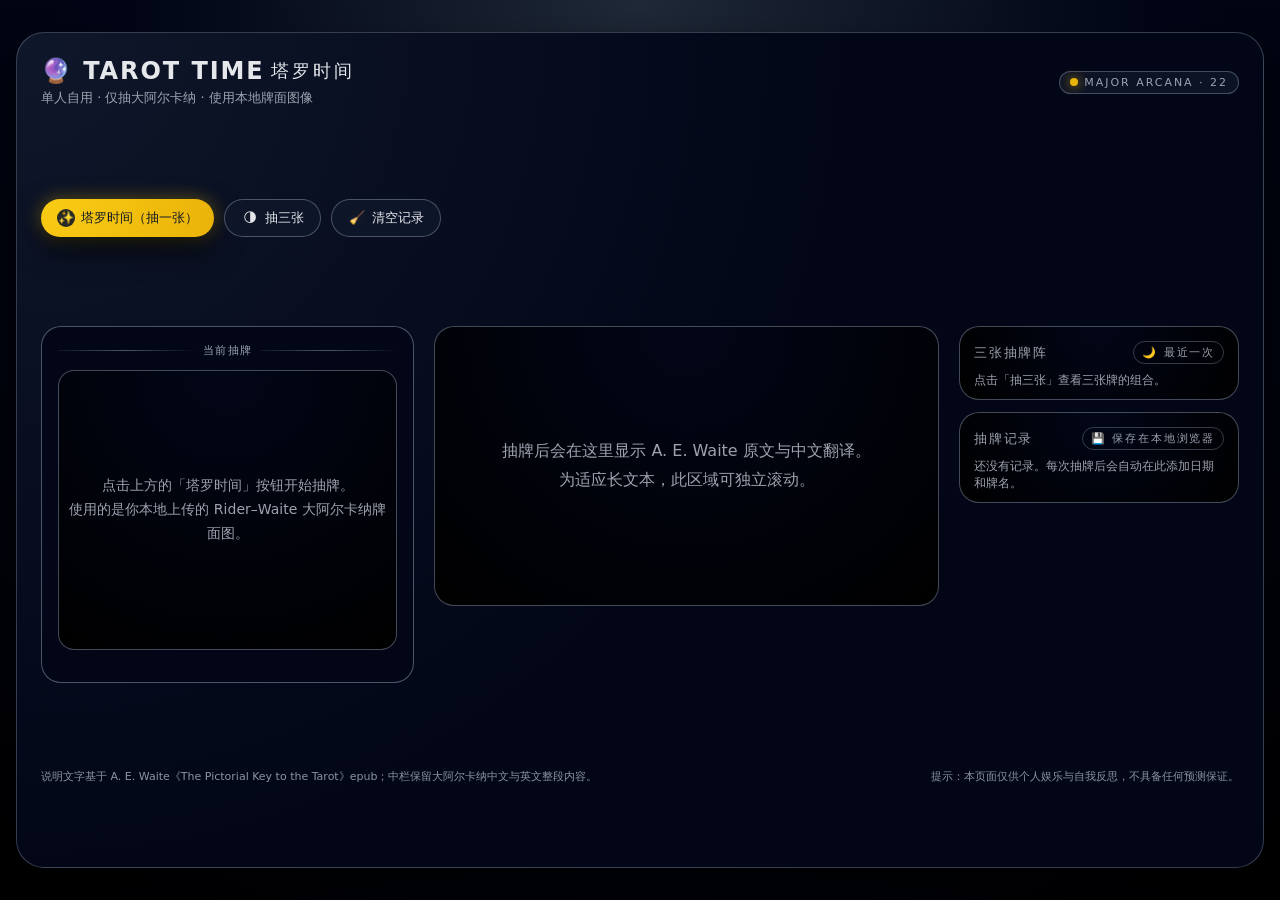
==== commit 5a055d81: "Update index.html" ====
--- a/index.html
+++ b/index.html
@@ -548,6 +548,74 @@
       margin-bottom: 10px;
     }
 
+
+    .card-advice {
+      font-size: 13px;
+      line-height: 1.65;
+      padding: 10px 12px;
+      border-radius: 14px;
+      background: linear-gradient(
+        to right,
+        rgba(234, 179, 8, 0.16),
+        rgba(15, 23, 42, 0.86)
+      );
+      border: 1px solid rgba(234, 179, 8, 0.45);
+      margin: 10px 0 8px;
+    }
+
+    .card-advice-source {
+      font-size: 11px;
+      line-height: 1.5;
+      color: var(--text-muted);
+      margin-bottom: 6px;
+    }
+
+    .card-advice-source a {
+      color: var(--accent);
+      text-decoration: none;
+    }
+
+    .card-advice-source a:hover {
+      text-decoration: underline;
+    }
+
+    .waite-reading {
+      gap: 14px;
+    }
+
+    .waite-language-block {
+      padding: 14px 16px;
+      border-radius: 16px;
+      background: rgba(15, 23, 42, 0.72);
+      border: 1px solid rgba(148, 163, 184, 0.24);
+    }
+
+    .waite-language-block h3 {
+      font-size: 13px;
+      letter-spacing: 0.12em;
+      text-transform: uppercase;
+      color: var(--accent);
+      margin-bottom: 10px;
+    }
+
+    .waite-language-block .zh,
+    .waite-language-block .en {
+      white-space: pre-line;
+    }
+
+    .waite-language-block .zh {
+      font-size: 14px;
+      line-height: 1.85;
+      color: #dbeafe;
+    }
+
+    .waite-language-block .en {
+      font-family: Georgia, "Times New Roman", serif;
+      font-size: 14px;
+      line-height: 1.75;
+      color: #f8fafc;
+    }
+
   </style>
 </head>
 <body>
@@ -608,7 +676,7 @@
     <!-- 中间：Waite 原文与中文翻译 -->
     <section class="reading-panel empty" id="reading-panel">
       <div>
-        抽牌后会在这里显示 A. E. Waite 原文与逐句中文翻译。<br />
+        抽牌后会在这里显示 A. E. Waite 原文与中文翻译。<br />
         为适应长文本，此区域可独立滚动。
       </div>
     </section>
@@ -637,7 +705,7 @@
     </aside>
 
     <footer class="footer">
-      <div>说明文字基于 A. E. Waite《The Pictorial Key to the Tarot》epub；中栏保留大阿尔卡纳原文并逐句翻译。</div>
+      <div>说明文字基于 A. E. Waite《The Pictorial Key to the Tarot》epub；中栏保留大阿尔卡纳中文与英文整段内容。</div>
       <div>提示：本页面仅供个人娱乐与自我反思，不具备任何预测保证。</div>
     </footer>
   </div>
@@ -869,6 +937,31 @@
 ];
 
     const imageBasePath = "images/"; // 你的图片目录
+
+    const TAROT_HINTS = {
+      0: { text: "带着初心出发，但记得为未知留一点谨慎。", title: "愚者", url: "https://zh.wikipedia.org/wiki/%E6%84%9A%E8%80%85" },
+      1: { text: "把已有资源集中起来，主动开启你想做的事。", title: "魔术师 (塔罗牌)", url: "https://zh.wikipedia.org/wiki/%E9%AD%94%E6%9C%AF%E5%B8%88_(%E5%A1%94%E7%BD%97%E7%89%8C)" },
+      2: { text: "先安静聆听直觉，答案未必需要立刻说出。", title: "女祭司 (塔羅牌)", url: "https://zh.wikipedia.org/wiki/%E5%A5%B3%E7%A5%AD%E5%8F%B8_(%E5%A1%94%E7%BE%85%E7%89%8C)" },
+      3: { text: "用滋养与创造力照顾当下，让事物自然生长。", title: "皇后 (塔羅牌)", url: "https://zh.wikipedia.org/wiki/%E7%9A%87%E5%90%8E_(%E5%A1%94%E7%BE%85%E7%89%8C)" },
+      4: { text: "建立清晰边界和秩序，稳住你能掌控的部分。", title: "皇帝 (塔羅牌)", url: "https://zh.wikipedia.org/wiki/%E7%9A%87%E5%B8%9D_(%E5%A1%94%E7%BE%85%E7%89%8C)" },
+      5: { text: "回到可信的价值与规则中，寻找成熟的指引。", title: "教皇 (塔羅牌)", url: "https://zh.wikipedia.org/wiki/%E6%95%99%E7%9A%87_(%E5%A1%94%E7%BE%85%E7%89%8C)" },
+      6: { text: "面对选择时倾听真心，也承担关系中的责任。", title: "戀人 (塔羅牌)", url: "https://zh.wikipedia.org/wiki/%E6%88%80%E4%BA%BA_(%E5%A1%94%E7%BE%85%E7%89%8C)" },
+      7: { text: "保持方向和意志，把分散的力量拉向同一个目标。", title: "战车 (塔罗牌)", url: "https://zh.wikipedia.org/wiki/%E6%88%98%E8%BD%A6_(%E5%A1%94%E7%BD%97%E7%89%8C)" },
+      8: { text: "用温柔和耐心驯服冲动，真正的力量在内心。", title: "力量 (塔羅牌)", url: "https://zh.wikipedia.org/wiki/%E5%8A%9B%E9%87%8F_(%E5%A1%94%E7%BE%85%E7%89%8C)" },
+      9: { text: "暂时退后一步，在独处中看清自己的答案。", title: "隱者 (塔羅牌)", url: "https://zh.wikipedia.org/wiki/%E9%9A%B1%E8%80%85_(%E5%A1%94%E7%BE%85%E7%89%8C)" },
+      10: { text: "接受变化的转动，顺势调整比强行控制更有力。", title: "命運之輪", url: "https://zh.wikipedia.org/wiki/%E5%91%BD%E9%81%8B%E4%B9%8B%E8%BC%AA" },
+      11: { text: "让事实、责任与公平成为你此刻的判断标准。", title: "正義 (塔羅牌)", url: "https://zh.wikipedia.org/wiki/%E6%AD%A3%E7%BE%A9_(%E5%A1%94%E7%BE%85%E7%89%8C)" },
+      12: { text: "暂停行动，换一个角度看见新的可能。", title: "倒吊人", url: "https://zh.wikipedia.org/wiki/%E5%80%92%E5%90%8A%E4%BA%BA" },
+      13: { text: "允许旧阶段结束，新的生命力会从转化中出现。", title: "死神 (塔羅牌)", url: "https://zh.wikipedia.org/wiki/%E6%AD%BB%E7%A5%9E_(%E5%A1%94%E7%BE%85%E7%89%8C)" },
+      14: { text: "在两端之间找到平衡，用调和让事情继续流动。", title: "節制 (塔羅牌)", url: "https://zh.wikipedia.org/wiki/%E7%AF%80%E5%88%B6_(%E5%A1%94%E7%BE%85%E7%89%8C)" },
+      15: { text: "看清束缚你的欲望或习惯，选择重新夺回自由。", title: "惡魔 (塔羅牌)", url: "https://zh.wikipedia.org/wiki/%E6%83%A1%E9%AD%94_(%E5%A1%94%E7%BE%85%E7%89%8C)" },
+      16: { text: "当旧结构崩塌时，诚实面对现实并重新建立根基。", title: "塔 (塔羅牌)", url: "https://zh.wikipedia.org/wiki/%E5%A1%94_(%E5%A1%94%E7%BE%85%E7%89%8C)" },
+      17: { text: "保持希望和信任，让疗愈在安静中慢慢发生。", title: "星星 (塔羅牌)", url: "https://zh.wikipedia.org/wiki/%E6%98%9F%E6%98%9F_(%E5%A1%94%E7%BE%85%E7%89%8C)" },
+      18: { text: "穿过不安与幻象，给直觉和事实同样的位置。", title: "月亮 (塔羅牌)", url: "https://zh.wikipedia.org/wiki/%E6%9C%88%E4%BA%AE_(%E5%A1%94%E7%BE%85%E7%89%8C)" },
+      19: { text: "坦然展现自己，接受喜悦、清晰与生命力。", title: "太陽 (塔羅牌)", url: "https://zh.wikipedia.org/wiki/%E5%A4%AA%E9%99%BD_(%E5%A1%94%E7%BE%85%E7%89%8C)" },
+      20: { text: "回应内在的召唤，把过去转化为新的觉醒。", title: "審判 (塔羅牌)", url: "https://zh.wikipedia.org/wiki/%E5%AF%A9%E5%88%A4_(%E5%A1%94%E7%BE%85%E7%89%8C)" },
+      21: { text: "承认一个阶段的完成，带着整合后的自己继续前行。", title: "世界 (塔羅牌)", url: "https://zh.wikipedia.org/wiki/%E4%B8%96%E7%95%8C_(%E5%A1%94%E7%BE%85%E7%89%8C)" },
+    };
 
     const oneBtn = document.getElementById("btn-one");
     const threeBtn = document.getElementById("btn-three");
@@ -986,19 +1079,19 @@
 
     function renderWaiteReading(card) {
       readingPanel.classList.remove("empty");
-      const enSentences = splitEnglishSentences(card.waiteDescEn);
-      const zhSentences = splitChineseSentences(card.waiteDescCn);
-      const maxLen = Math.max(enSentences.length, zhSentences.length);
-      const pairs = Array.from({ length: maxLen }, (_, i) => `
-        <article class="waite-pair">
-          <p class="en">${escapeHTML(enSentences[i] || "")}</p>
-          <p class="zh">${escapeHTML(zhSentences[i] || "")}</p>
-        </article>
-      `).join("");
       readingPanel.innerHTML = `
-        <h2>Waite 原文与逐句中文翻译</h2>
-        <div class="detail-note">A. E. Waite 原文完整保留；下方按句提供中文翻译。占卜含义已按要求移除。</div>
-        <div class="waite-reading">${pairs}</div>
+        <h2>Waite 原文与中文翻译</h2>
+        <div class="detail-note">A. E. Waite 原文与中文翻译完整保留；下方仅按语言分段显示。占卜含义已按要求移除。</div>
+        <div class="waite-reading">
+          <article class="waite-language-block">
+            <h3>中文翻译</h3>
+            <p class="zh">${escapeHTML(card.waiteDescCn)}</p>
+          </article>
+          <article class="waite-language-block">
+            <h3>English Original</h3>
+            <p class="en">${escapeHTML(card.waiteDescEn)}</p>
+          </article>
+        </div>
       `;
     }
 
@@ -1006,6 +1099,12 @@
       imageWrapper.innerHTML = `
         <img src="${imageBasePath + card.file}" alt="${card.en}" loading="lazy" />
       `;
+
+      const hint = TAROT_HINTS[card.id];
+      const adviceHTML = hint
+        ? `<div class="card-advice">💬 ${escapeHTML(hint.text)}</div>
+           <div class="card-advice-source">参考：<a href="${escapeHTML(hint.url)}" target="_blank" rel="noopener noreferrer">${escapeHTML(hint.title)}</a> · Wikipedia</div>`
+        : "";
 
       cardInfo.innerHTML = `
         <div class="card-title">
@@ -1013,7 +1112,8 @@
           <div class="card-title-sub">${card.number} · ${card.en}</div>
         </div>
         <div class="card-meta">大阿尔卡纳 · 编号 ${card.id} · Rider–Waite 牌面</div>
-        <div class="card-source">完整原文与逐句中文翻译见中间栏。</div>
+        ${adviceHTML}
+        <div class="card-source">完整原文与中文翻译见中间栏。</div>
       `;
 
       renderWaiteReading(card);
